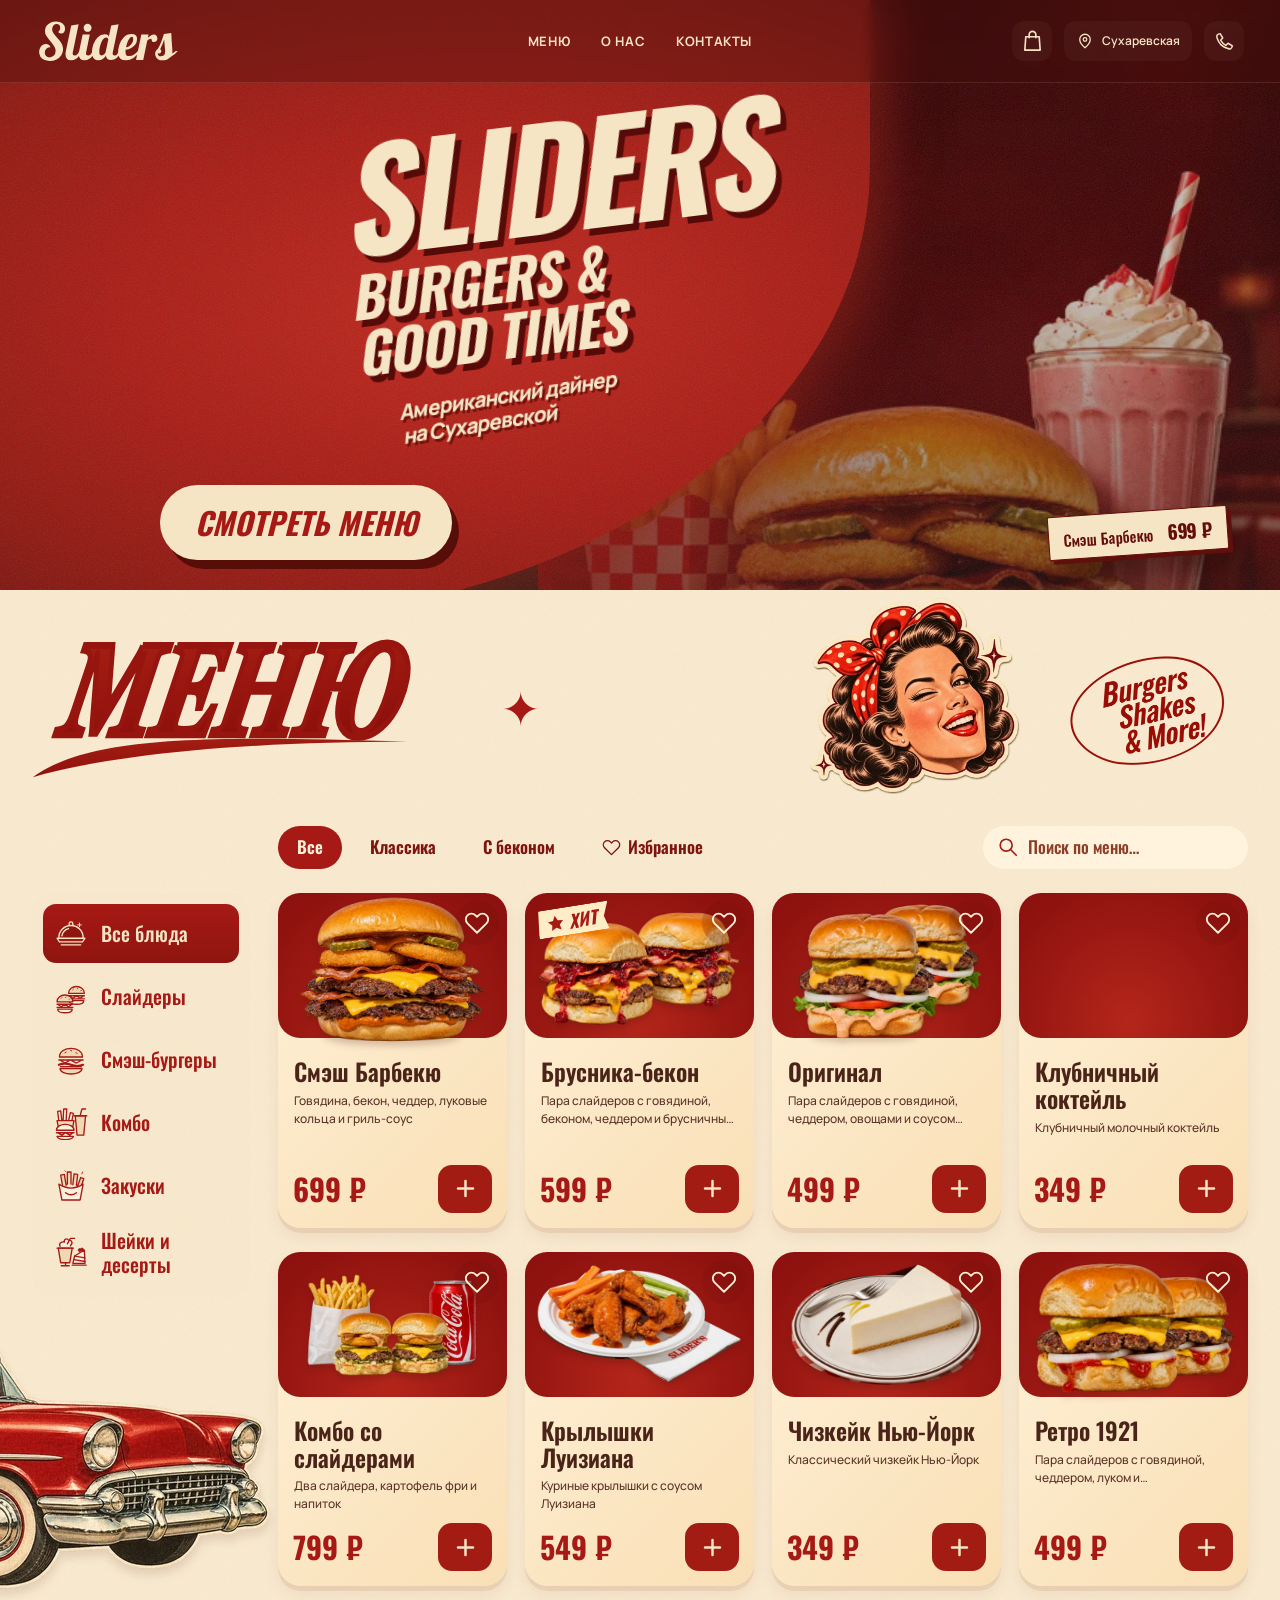
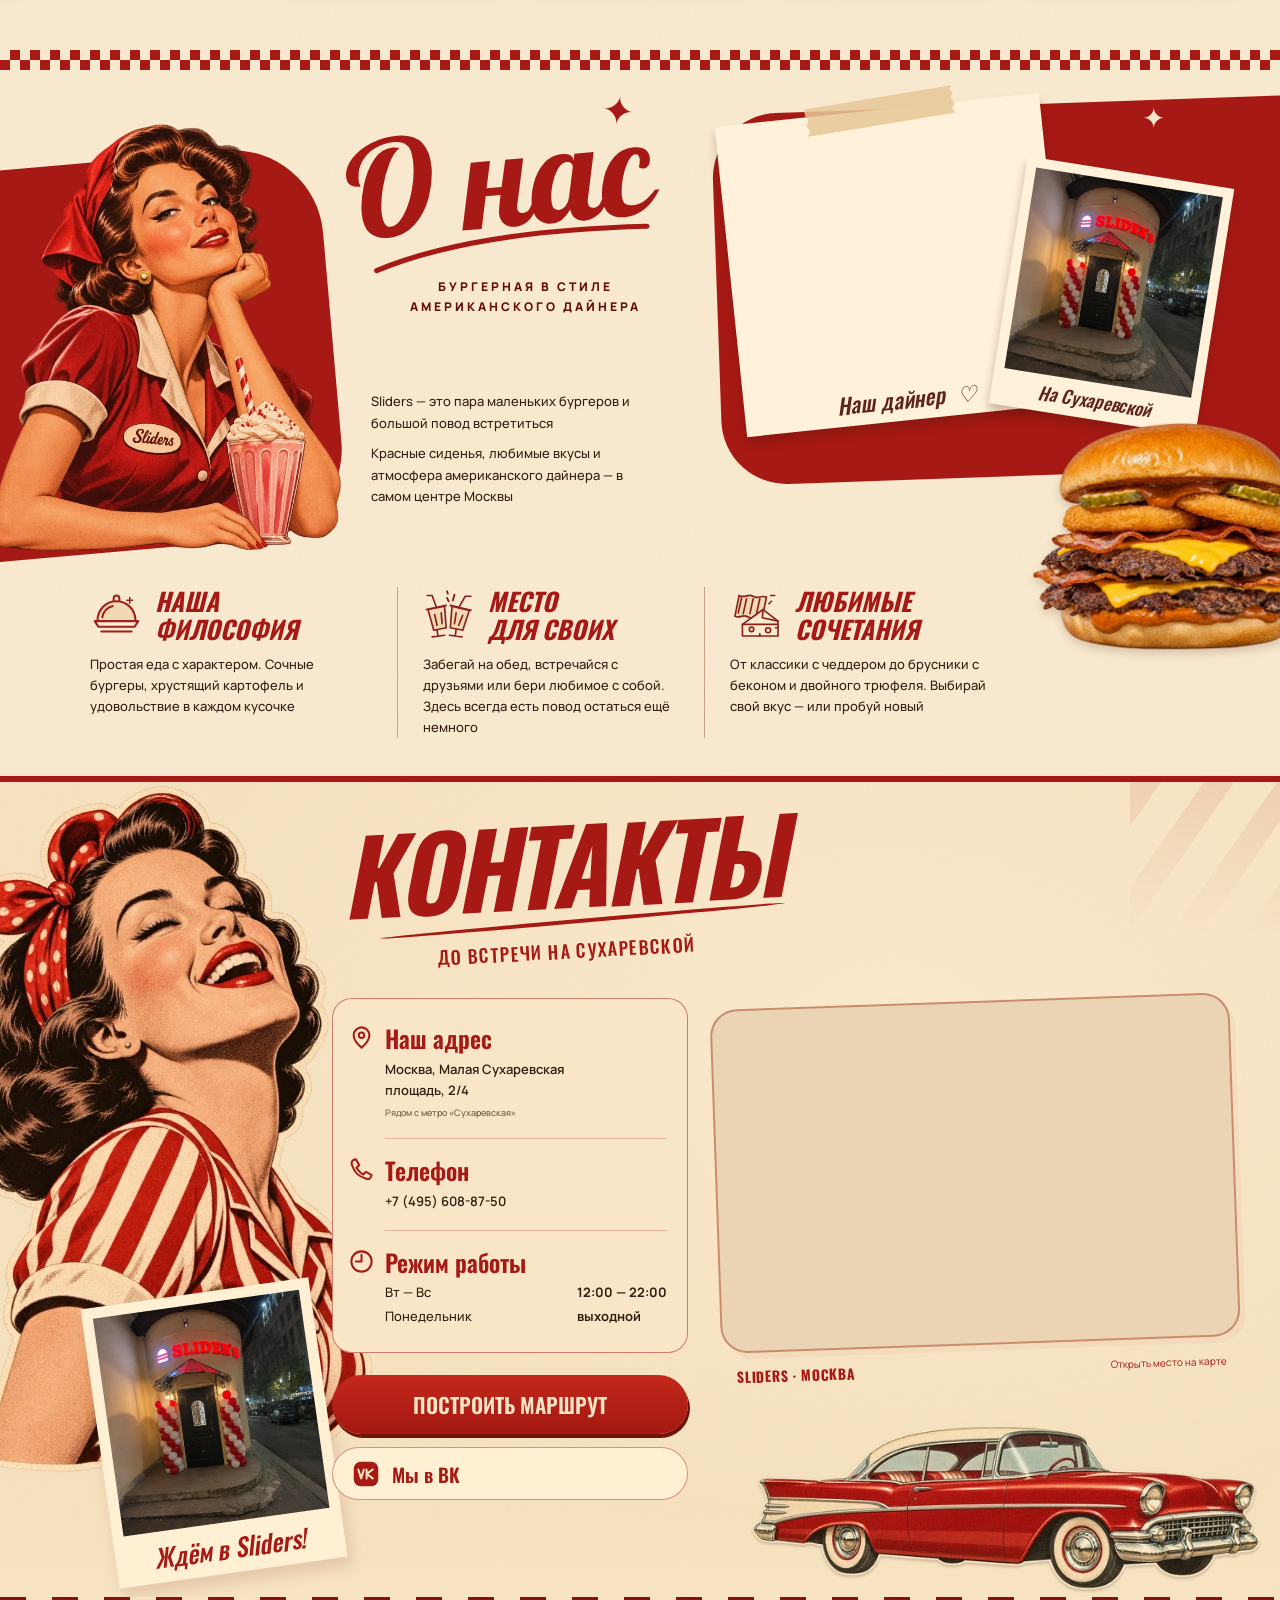
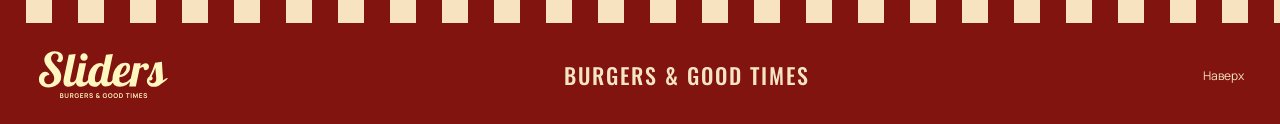
==== index.html @ dc26c97a "Keep hero menu button clear of the mobile cart dock" ====
<!doctype html>
<html lang="ru"><head><meta charset="utf-8"><meta name="viewport" content="width=device-width,initial-scale=1,viewport-fit=cover"><meta name="theme-color" content="#a31813"><meta name="robots" content="noindex,nofollow"><title>Sliders — Burgers & Good Times</title><meta name="description" content="Слайдеры, большие смэш-бургеры и милкшейки в американском дайнере на Сухаревской. Москва, Малая Сухаревская площадь, 2/4."><meta property="og:title" content="Sliders — Burgers & Good Times"><meta property="og:image" content="https://fastnightshadow-bit.github.io/sliders-diner-demo/assets/smash-bbq-original.jpg"><link rel="icon" type="image/svg+xml" sizes="any" href="assets/favicon-burger.svg"><link rel="preload" as="font" href="assets/font-web-7.woff2" type="font/woff2" crossorigin><link rel="preload" as="font" href="assets/font-web-1.woff2" type="font/woff2" crossorigin><link rel="stylesheet" href="assets/fonts.css"><link rel="stylesheet" href="poster.css"><link rel="stylesheet" href="contacts.css"><link rel="stylesheet" href="about-story.css"><link rel="stylesheet" href="menu-polish.css"><link rel="stylesheet" href="full-menu.css"><script src="dishes.js" defer></script><script src="image-loading.js?v=25" defer></script><script src="cart-recommendations.js?v=26" defer></script><script src="mobile-experience.js?v=28" defer></script><script src="app.js?v=28" defer></script><link rel="stylesheet" href="performance.css"><link rel="stylesheet" href="mobile.css"><link rel="stylesheet" href="menu-experience.css?v=22"><link rel="stylesheet" href="cart.css?v=27.1"><link rel="stylesheet" href="mobile-reference.css?v=28.1"></head>
<body><a class="skip-link" href="#main">Перейти к содержимому</a>
<header class="site-header"><div class="header-inner"><a class="brand" href="#" aria-label="Sliders — на главную"><span class="checker-mark" aria-hidden="true"></span><picture><source srcset="assets/sliders-wordmark.svg"><img decoding="async" src="assets/sliders-logo.svg" alt="Sliders" width="180" height="76"></picture></a><button class="nav-toggle" aria-label="Открыть навигацию" aria-expanded="false" aria-controls="main-nav"><span></span><span></span></button><nav id="main-nav" class="main-nav" aria-label="Основная навигация"><a href="#menu">Меню</a><a href="#about">О нас</a><a href="#visit">Контакты</a></nav><div class="header-contact"><button class="cart-toggle" type="button" aria-label="Открыть корзину"><img decoding="async" src="assets/icon-bag.svg" alt="" width="23" height="23"><span id="cart-count" hidden>0</span></button><a href="#visit" class="location-pill"><img decoding="async" src="assets/icon-pin.svg" alt="" width="18" height="18"><span>Сухаревская</span></a><a class="phone-circle" href="tel:+74956088750" aria-label="Позвонить в Sliders"><img decoding="async" src="assets/icon-phone.svg" alt="" width="21" height="21"></a></div></div></header>
<main id="main"><section class="poster-hero" aria-labelledby="hero-title"><div class="hero-room"><picture><source media="(max-width:1000px)" srcset="assets/mobile-hero-v28-480.webp 480w, assets/mobile-hero-v28-800.webp 800w, assets/mobile-hero-v28-1000.webp 1000w" sizes="100vw"><img decoding="async" src="assets/diner-evening-1000.webp" srcset="assets/diner-evening-640.webp 640w, assets/diner-evening-1000.webp 1000w, assets/diner-evening.webp 1672w" sizes="(max-width: 800px) 100vw, 60vw" width="1672" height="940" alt="" fetchpriority="high"></picture></div><div class="hero-red"></div><div class="hero-grain" aria-hidden="true"></div><div class="hero-swoosh" aria-hidden="true"></div><div class="hero-copy"><h1 id="hero-title">SLIDERS</h1><p class="hero-motto">BURGERS & <br>GOOD TIMES</p><p class="hero-subtitle">Американский дайнер<br> на Сухаревской</p><span class="hero-small">МАЛЕНЬКИЕ БУРГЕРЫ · БОЛЬШОЙ ВКУС</span></div><div class="hero-scene"><div class="hero-woman parallax-layer" data-depth="0.018"><picture><source media="(max-width:1000px)" srcset="[data-uri]"><img decoding="async" src="assets/hostess-1000.webp" srcset="assets/hostess-640.webp 640w, assets/hostess-1000.webp 1000w, assets/hostess.webp 1024w" sizes="(min-width: 1452px) 450px, (min-width: 1001px) 31vw, (min-width: 536px) 245px, calc(49vw - 18px)" width="1024" height="1536" alt="" fetchpriority="high"></picture></div><div class="hero-food parallax-layer" data-depth="-0.012"><picture><source media="(max-width:1000px)" srcset="[data-uri]"><img decoding="async" class="food-cutout food-photo" src="assets/bbq-cutout-v5-1000.webp" srcset="assets/menu-food-v23-bbq-320.webp 320w, assets/menu-food-v23-bbq-480.webp 480w, assets/bbq-cutout-v5-640.webp 640w, assets/bbq-cutout-v5-1000.webp 1000w, assets/bbq-cutout-v5.webp 1435w" sizes="(min-width: 1582px) 680px, (min-width: 1001px) 43vw, (min-width: 650px) 460px, calc(75vw - 27px)" alt="Смэш Барбекю" width="1435" height="1096" fetchpriority="high"></picture><span class="hero-food-label">Смэш Барбекю <b>699 ₽</b></span></div></div><span class="hero-star star-one" aria-hidden="true">✦</span><span class="hero-star star-two" aria-hidden="true">✦</span><a href="#menu" class="hero-button">Смотреть меню </a><span class="hero-checks" aria-hidden="true"></span></section>
<section class="menu-section paper" id="menu" aria-labelledby="menu-title"><div class="menu-container">
<div class="menu-banner"><h2 id="menu-title"><span class="sr-only">Меню</span><img class="menu-lettering" src="assets/menu-lettering.svg" width="440" height="160" alt="" decoding="async"></h2><span class="menu-spark" aria-hidden="true">✦</span><div class="menu-portrait" aria-hidden="true"><img src="assets/menu-sticker-stars-640.webp" srcset="assets/menu-sticker-stars-384.webp 384w, assets/menu-sticker-stars-640.webp 640w" sizes="(max-width: 359px) 116px, (max-width: 480px) 132px, (max-width: 700px) 170px, (max-width: 1000px) 180px, (max-width: 1250px) 210px, 230px" width="1349" height="1166" alt="" loading="lazy" decoding="async"></div><div class="menu-sign"><img src="assets/menu-badge-v23-400.webp" srcset="assets/menu-badge-v23-400.webp 400w, assets/menu-badge-v23-800.webp 800w" sizes="(max-width: 700px) 120px, 200px" width="200" height="140" alt="Burgers Shakes &amp; More!" decoding="async"></div></div>
<div class="menu-layout"><aside class="menu-sidebar" aria-label="Разделы меню"><div class="filters" role="group" aria-label="Категории меню" hidden><button type="button" data-filter="all" aria-pressed="true"><svg class="category-icon" width="38" height="38" aria-hidden="true" xmlns="http://www.w3.org/2000/svg" viewBox="0 0 56 56" fill="none" stroke="currentColor" stroke-width="2.2" stroke-linecap="round" stroke-linejoin="round"><path d="M8 34a20 20 0 0 1 40 0" fill="var(--category-icon-base, #efd8b4)"/><path d="M13 31a15 15 0 0 1 11-12"/><path d="M5 35h46l-4 6H9z" fill="var(--category-icon-highlight, #faf0dc)"/><path d="M25 13v-2a3 3 0 0 1 6 0v2M12 46h32"/><path d="M42 10v6m-3-3h6" stroke-width="1.6"/></svg><span>Все блюда<small data-count hidden></small></span></button><button type="button" data-filter="sliders" aria-pressed="false"><svg class="category-icon" width="38" height="38" aria-hidden="true" xmlns="http://www.w3.org/2000/svg" viewBox="0 0 56 56" fill="none" stroke="currentColor" stroke-width="2.2" stroke-linecap="round" stroke-linejoin="round"><g transform="translate(23 6)"><path d="M1 16C1 1 27 1 27 16Z" fill="var(--category-icon-base, #efd8b4)"/><path d="m8 10 1-1m6 0 1-1m5 4 1-1" stroke-width="1.5"/><path d="M1 20h26m-25 0 6 4 6-4 6 4 6-4M2 28h24c0 8-24 8-24 0Z" fill="var(--category-icon-highlight, #faf0dc)"/><path d="M1 25h26"/></g><g transform="translate(4 20)"><path d="M1 16C1 1 27 1 27 16Z" fill="var(--category-icon-base, #efd8b4)"/><path d="m8 10 1-1m6 0 1-1m5 4 1-1" stroke-width="1.5"/><path d="M1 20h26m-25 0 6 4 6-4 6 4 6-4M2 28h24c0 8-24 8-24 0Z" fill="var(--category-icon-highlight, #faf0dc)"/><path d="M1 25h26"/></g></svg><span>Слайдеры<small data-count hidden></small></span></button><button type="button" data-filter="smash" aria-pressed="false"><svg class="category-icon" width="38" height="38" aria-hidden="true" xmlns="http://www.w3.org/2000/svg" viewBox="0 0 56 56" fill="none" stroke="currentColor" stroke-width="2.2" stroke-linecap="round" stroke-linejoin="round"><path d="M9 23C9 4 47 4 47 23Z" fill="var(--category-icon-base, #efd8b4)"/><path d="m18 16 2-1m7-3 2 1m7 3 2 1" stroke-width="1.5"/><path d="M8 28h40M10 28l8 5 9-5 10 5 9-5"/><path d="M8 36q10-4 20 0t20 0" stroke-width="3.5"/><path d="M10 42h36c0 12-36 12-36 0Z" fill="var(--category-icon-base, #efd8b4)"/><path d="M11 39h34"/></svg><span>Смэш-бургеры<small data-count hidden></small></span></button><button type="button" data-filter="combo" aria-pressed="false"><svg class="category-icon" width="38" height="38" aria-hidden="true" xmlns="http://www.w3.org/2000/svg" viewBox="0 0 56 56" fill="none" stroke="currentColor" stroke-width="2.2" stroke-linecap="round" stroke-linejoin="round"><path d="m35 16 3 32h11l3-32z" fill="var(--category-icon-base, #efd8b4)"/><path d="M33 16h21M43 16l3-11h6"/><path d="M8 24 6 9l5-1 2 16m2-1 1-18h5l-1 19m4 0 3-13 5 1-3 14" fill="var(--category-icon-highlight, #faf0dc)"/><path d="m5 24 3 15h22l3-15z" fill="var(--category-icon-base, #efd8b4)"/><path d="M4 40C4 27 33 27 33 40Z" fill="var(--category-icon-highlight, #faf0dc)"/><path d="M4 44h29m-27 0 7 4 6-4 7 4 5-4M5 50h27c-2 7-25 7-27 0Z" fill="var(--category-icon-highlight, #faf0dc)"/></svg><span>Комбо<small data-count hidden></small></span></button><button type="button" data-filter="snacks" aria-pressed="false"><svg class="category-icon" width="38" height="38" aria-hidden="true" xmlns="http://www.w3.org/2000/svg" viewBox="0 0 56 56" fill="none" stroke="currentColor" stroke-width="2.2" stroke-linecap="round" stroke-linejoin="round"><path d="m14 27-3-17 6-1 3 18m2-2V5h6v20m3 1 2-18 6 1-2 18m2 1 5-14 5 2-5 15" fill="var(--category-icon-base, #efd8b4)"/><path d="M8 25q20 13 40 0l-5 26H13Z" fill="var(--category-icon-highlight, #faf0dc)"/><path d="M19 39q9 7 18 0"/><path d="m18 3 1 1m28 1-1 3" stroke-width="1.5"/></svg><span>Закуски<small data-count hidden></small></span></button><button type="button" data-filter="sweet" aria-pressed="false"><svg class="category-icon" width="38" height="38" aria-hidden="true" xmlns="http://www.w3.org/2000/svg" viewBox="0 0 56 56" fill="none" stroke="currentColor" stroke-width="2.2" stroke-linecap="round" stroke-linejoin="round"><path d="M7 20h23l-4 24H11Z" fill="var(--category-icon-base, #efd8b4)"/><path d="M5 20h27M12 49h13m-6-5v5M10 17c-3-5 3-8 7-7-1-5 5-7 7-3 5-1 8 5 3 9M22 13l5-9h7" fill="var(--category-icon-highlight, #faf0dc)"/><path d="M34 33 50 23l1 22H31z" fill="var(--category-icon-highlight, #faf0dc)"/><path d="m34 33 17 3m-18 3 18 3M30 48h23"/><path d="M42 26c-4-1-2-7 2-5 3-3 7 1 3 4" fill="currentColor" stroke-width="1.5"/></svg><span>Шейки и десерты<small data-count hidden></small></span></button></div><img class="menu-car" src="assets/menu-car-v22-1600.webp" srcset="assets/menu-car-v22-800.webp 800w, assets/menu-car-v22-1600.webp 1600w, assets/menu-car-v22-2172.webp 2172w" sizes="(min-width: 1251px) 800px, (min-width: 1001px) 700px, 1px" width="2172" height="724" alt="" loading="lazy" decoding="async"></aside>
<div class="menu-content"><button class="mobile-reference-only mobile-menu-tools-toggle" id="mobile-menu-tools-toggle" type="button" aria-expanded="false" aria-controls="menu-tools">Поиск и избранное</button><div class="menu-tools" id="menu-tools"><div class="menu-tags" role="group" aria-label="Подбор блюда"><button type="button" data-menu-tag="all" aria-pressed="true">Все</button><button type="button" data-menu-tag="classic" aria-pressed="false">Классика</button><button type="button" data-menu-tag="bacon" aria-pressed="false">С беконом</button><button type="button" data-menu-tag="favorite" aria-pressed="false"><svg viewBox="0 0 24 24" fill="none" stroke="currentColor" stroke-width="1.7" stroke-linecap="round" stroke-linejoin="round" aria-hidden="true"><path d="M20.8 4.9a5.2 5.2 0 0 0-7.4 0L12 6.3l-1.4-1.4a5.2 5.2 0 0 0-7.4 7.4L12 21l8.8-8.7a5.2 5.2 0 0 0 0-7.4Z"/></svg>Избранное</button></div><label class="menu-search"><svg viewBox="0 0 24 24" fill="none" stroke="currentColor" stroke-width="1.8" stroke-linecap="round" aria-hidden="true"><circle cx="10" cy="10" r="6.5"/><path d="m15 15 6 6"/></svg><span class="sr-only">Поиск по меню</span><input id="menu-search" type="search" placeholder="Поиск по меню…" autocomplete="off" aria-controls="menu-grid"></label></div>
<div class="menu-grid" id="menu-grid"><article class="food-card burger-pop" data-category="smash" data-dish="bbq">
<button class="food-open" type="button" data-open-dish="bbq" aria-label="Смэш Барбекю — 699 рублей, подробнее"><div class="food-stage"><img class="food-cutout food-photo" src="assets/bbq-cutout-v5-640.webp" srcset="assets/menu-food-v23-bbq-320.webp 320w, assets/menu-food-v23-bbq-480.webp 480w, assets/bbq-cutout-v5-640.webp 640w, assets/bbq-cutout-v5-1000.webp 1000w, assets/bbq-cutout-v5.webp 1435w" sizes="(min-width: 1594px) 308px, (min-width: 1251px) calc((100vw - 364px) / 4), (min-width: 1001px) calc((100vw - 316px) / 3), (min-width: 497px) 154px, (min-width: 360px) 31vw, 96px" width="1435" height="1096" alt="Смэш Барбекю" loading="lazy" decoding="async"></div><div class="food-info"><h3>Смэш Барбекю</h3><p class="food-description">Говядина, бекон, чеддер, луковые кольца и гриль-соус</p></div></button>

<button class="favorite-toggle" type="button" data-favorite="bbq" aria-pressed="false" aria-label="В избранное: Смэш Барбекю"><svg viewBox="0 0 24 24" fill="none" stroke="currentColor" stroke-width="1.7" stroke-linecap="round" stroke-linejoin="round" aria-hidden="true"><path d="M20.8 4.9a5.2 5.2 0 0 0-7.4 0L12 6.3l-1.4-1.4a5.2 5.2 0 0 0-7.4 7.4L12 21l8.8-8.7a5.2 5.2 0 0 0 0-7.4Z"/></svg></button>
<div class="food-actions"><strong>699 ₽</strong><button class="quick-add" type="button" data-add-dish="bbq" aria-label="Добавить в корзину: Смэш Барбекю"><svg class="add-symbol" viewBox="0 0 20 20" fill="none" stroke="currentColor" stroke-width="2" stroke-linecap="round" aria-hidden="true"><path d="M10 4v12M4 10h12"/></svg><svg class="added-symbol" viewBox="0 0 24 24" fill="none" stroke="currentColor" stroke-width="2" stroke-linecap="round" stroke-linejoin="round" aria-hidden="true"><path d="m5 12 4 4 10-10"/></svg></button></div></article>
<article class="food-card burger-pop" data-category="sliders" data-dish="bacon">
<button class="food-open" type="button" data-open-dish="bacon" aria-label="Брусника-бекон — 599 рублей, подробнее"><div class="food-stage"><img class="food-cutout food-photo" src="assets/bacon-cutout-v5-640.webp" srcset="assets/menu-food-v23-bacon-320.webp 320w, assets/menu-food-v23-bacon-480.webp 480w, assets/bacon-cutout-v5-640.webp 640w, assets/bacon-cutout-v5-1000.webp 1000w, assets/bacon-cutout-v5.webp 1450w" sizes="(min-width: 1594px) 308px, (min-width: 1251px) calc((100vw - 364px) / 4), (min-width: 1001px) calc((100vw - 316px) / 3), (min-width: 497px) 154px, (min-width: 360px) 31vw, 96px" width="1450" height="871" alt="Брусника-бекон" loading="lazy" decoding="async"></div><div class="food-info"><h3>Брусника-бекон</h3><p class="food-description">Пара слайдеров с говядиной, беконом, чеддером и брусничным соусом</p></div></button>
<span class="dish-ribbon"><svg viewBox="0 0 20 20" aria-hidden="true"><path fill="currentColor" d="m10 1 2.8 5.7 6.2.9-4.5 4.4 1.1 6.2L10 15.3l-5.6 2.9 1.1-6.2L1 7.6l6.2-.9Z"/></svg>Хит</span>
<button class="favorite-toggle" type="button" data-favorite="bacon" aria-pressed="false" aria-label="В избранное: Брусника-бекон"><svg viewBox="0 0 24 24" fill="none" stroke="currentColor" stroke-width="1.7" stroke-linecap="round" stroke-linejoin="round" aria-hidden="true"><path d="M20.8 4.9a5.2 5.2 0 0 0-7.4 0L12 6.3l-1.4-1.4a5.2 5.2 0 0 0-7.4 7.4L12 21l8.8-8.7a5.2 5.2 0 0 0 0-7.4Z"/></svg></button>
<div class="food-actions"><strong>599 ₽</strong><button class="quick-add" type="button" data-add-dish="bacon" aria-label="Добавить в корзину: Брусника-бекон"><svg class="add-symbol" viewBox="0 0 20 20" fill="none" stroke="currentColor" stroke-width="2" stroke-linecap="round" aria-hidden="true"><path d="M10 4v12M4 10h12"/></svg><svg class="added-symbol" viewBox="0 0 24 24" fill="none" stroke="currentColor" stroke-width="2" stroke-linecap="round" stroke-linejoin="round" aria-hidden="true"><path d="m5 12 4 4 10-10"/></svg></button></div></article>
<article class="food-card burger-pop" data-category="sliders" data-dish="original">
<button class="food-open" type="button" data-open-dish="original" aria-label="Оригинал — 499 рублей, подробнее"><div class="food-stage"><img class="food-cutout food-photo" src="assets/original-cutout-v5-640.webp" srcset="assets/menu-food-v23-original-320.webp 320w, assets/menu-food-v23-original-480.webp 480w, assets/original-cutout-v5-640.webp 640w, assets/original-cutout-v5-1000.webp 1000w, assets/original-cutout-v5.webp 1450w" sizes="(min-width: 1594px) 308px, (min-width: 1251px) calc((100vw - 364px) / 4), (min-width: 1001px) calc((100vw - 316px) / 3), (min-width: 497px) 154px, (min-width: 360px) 31vw, 96px" width="1450" height="967" alt="Оригинал" loading="lazy" decoding="async"></div><div class="food-info"><h3>Оригинал</h3><p class="food-description">Пара слайдеров с говядиной, чеддером, овощами и соусом Special</p></div></button>

<button class="favorite-toggle" type="button" data-favorite="original" aria-pressed="false" aria-label="В избранное: Оригинал"><svg viewBox="0 0 24 24" fill="none" stroke="currentColor" stroke-width="1.7" stroke-linecap="round" stroke-linejoin="round" aria-hidden="true"><path d="M20.8 4.9a5.2 5.2 0 0 0-7.4 0L12 6.3l-1.4-1.4a5.2 5.2 0 0 0-7.4 7.4L12 21l8.8-8.7a5.2 5.2 0 0 0 0-7.4Z"/></svg></button>
<div class="food-actions"><strong>499 ₽</strong><button class="quick-add" type="button" data-add-dish="original" aria-label="Добавить в корзину: Оригинал"><svg class="add-symbol" viewBox="0 0 20 20" fill="none" stroke="currentColor" stroke-width="2" stroke-linecap="round" aria-hidden="true"><path d="M10 4v12M4 10h12"/></svg><svg class="added-symbol" viewBox="0 0 24 24" fill="none" stroke="currentColor" stroke-width="2" stroke-linecap="round" stroke-linejoin="round" aria-hidden="true"><path d="m5 12 4 4 10-10"/></svg></button></div></article>
<article class="food-card" data-category="sweet" data-dish="shake">
<button class="food-open" type="button" data-open-dish="shake" aria-label="Клубничный молочный коктейль — 349 рублей, подробнее"><div class="food-stage"><img class="food-cutout food-photo" src="assets/menu-food-v23-shake-192.webp" srcset="assets/menu-food-v23-shake-96.webp 96w, assets/menu-food-v23-shake-192.webp 192w, assets/menu-food-v23-shake-320.webp 320w, assets/menu-food-v23-shake-435.webp 435w" sizes="80px" width="435" height="1240" alt="Молочный коктейль" loading="lazy" decoding="async"></div><div class="food-info"><h3>Клубничный коктейль</h3><p class="food-description">Клубничный молочный коктейль</p></div></button>

<button class="favorite-toggle" type="button" data-favorite="shake" aria-pressed="false" aria-label="В избранное: Клубничный молочный коктейль"><svg viewBox="0 0 24 24" fill="none" stroke="currentColor" stroke-width="1.7" stroke-linecap="round" stroke-linejoin="round" aria-hidden="true"><path d="M20.8 4.9a5.2 5.2 0 0 0-7.4 0L12 6.3l-1.4-1.4a5.2 5.2 0 0 0-7.4 7.4L12 21l8.8-8.7a5.2 5.2 0 0 0 0-7.4Z"/></svg></button>
<div class="food-actions"><strong>349 ₽</strong><button class="quick-add" type="button" data-add-dish="shake" aria-label="Добавить в корзину: Клубничный молочный коктейль"><svg class="add-symbol" viewBox="0 0 20 20" fill="none" stroke="currentColor" stroke-width="2" stroke-linecap="round" aria-hidden="true"><path d="M10 4v12M4 10h12"/></svg><svg class="added-symbol" viewBox="0 0 24 24" fill="none" stroke="currentColor" stroke-width="2" stroke-linecap="round" stroke-linejoin="round" aria-hidden="true"><path d="m5 12 4 4 10-10"/></svg></button></div></article>
<article class="food-card" data-category="combo" data-dish="combo">
<button class="food-open" type="button" data-open-dish="combo" aria-label="Комбо со слайдерами · Классика — 799 рублей, подробнее"><div class="food-stage"><img class="food-cutout food-photo" src="assets/combo-cutout-v5-640.webp" srcset="assets/menu-food-v23-combo-320.webp 320w, assets/menu-food-v23-combo-480.webp 480w, assets/combo-cutout-v5-640.webp 640w, assets/combo-cutout-v5-1000.webp 1000w, assets/combo-cutout-v5.webp 1450w" sizes="(min-width: 1594px) 308px, (min-width: 1251px) calc((100vw - 364px) / 4), (min-width: 1001px) calc((100vw - 316px) / 3), (min-width: 497px) 154px, (min-width: 360px) 31vw, 96px" width="1450" height="967" alt="Комбо со слайдерами" loading="lazy" decoding="async"></div><div class="food-info"><h3>Комбо со слайдерами</h3><p class="food-description">Два слайдера, картофель фри и напиток</p></div></button>

<button class="favorite-toggle" type="button" data-favorite="combo" aria-pressed="false" aria-label="В избранное: Комбо со слайдерами · Классика"><svg viewBox="0 0 24 24" fill="none" stroke="currentColor" stroke-width="1.7" stroke-linecap="round" stroke-linejoin="round" aria-hidden="true"><path d="M20.8 4.9a5.2 5.2 0 0 0-7.4 0L12 6.3l-1.4-1.4a5.2 5.2 0 0 0-7.4 7.4L12 21l8.8-8.7a5.2 5.2 0 0 0 0-7.4Z"/></svg></button>
<div class="food-actions"><strong>799 ₽</strong><button class="quick-add" type="button" data-add-dish="combo" aria-label="Добавить в корзину: Комбо со слайдерами · Классика"><svg class="add-symbol" viewBox="0 0 20 20" fill="none" stroke="currentColor" stroke-width="2" stroke-linecap="round" aria-hidden="true"><path d="M10 4v12M4 10h12"/></svg><svg class="added-symbol" viewBox="0 0 24 24" fill="none" stroke="currentColor" stroke-width="2" stroke-linecap="round" stroke-linejoin="round" aria-hidden="true"><path d="m5 12 4 4 10-10"/></svg></button></div></article>
<article class="food-card" data-category="snacks" data-dish="wings">
<button class="food-open" type="button" data-open-dish="wings" aria-label="Крылышки Луизиана — 549 рублей, подробнее"><div class="food-stage"><img class="food-cutout food-photo" src="assets/menu-food-v23-wings-640.webp" srcset="assets/menu-food-v23-wings-320.webp 320w, assets/menu-food-v23-wings-480.webp 480w, assets/menu-food-v23-wings-640.webp 640w, assets/menu-food-v23-wings-970.webp 970w" sizes="(min-width: 1594px) 308px, (min-width: 1251px) calc((100vw - 364px) / 4), (min-width: 1001px) calc((100vw - 316px) / 3), (min-width: 497px) 154px, (min-width: 360px) 31vw, 96px" width="970" height="565" alt="Крылышки Луизиана" loading="lazy" decoding="async"></div><div class="food-info"><h3>Крылышки Луизиана</h3><p class="food-description">Куриные крылышки с соусом Луизиана</p></div></button>

<button class="favorite-toggle" type="button" data-favorite="wings" aria-pressed="false" aria-label="В избранное: Крылышки Луизиана"><svg viewBox="0 0 24 24" fill="none" stroke="currentColor" stroke-width="1.7" stroke-linecap="round" stroke-linejoin="round" aria-hidden="true"><path d="M20.8 4.9a5.2 5.2 0 0 0-7.4 0L12 6.3l-1.4-1.4a5.2 5.2 0 0 0-7.4 7.4L12 21l8.8-8.7a5.2 5.2 0 0 0 0-7.4Z"/></svg></button>
<div class="food-actions"><strong>549 ₽</strong><button class="quick-add" type="button" data-add-dish="wings" aria-label="Добавить в корзину: Крылышки Луизиана"><svg class="add-symbol" viewBox="0 0 20 20" fill="none" stroke="currentColor" stroke-width="2" stroke-linecap="round" aria-hidden="true"><path d="M10 4v12M4 10h12"/></svg><svg class="added-symbol" viewBox="0 0 24 24" fill="none" stroke="currentColor" stroke-width="2" stroke-linecap="round" stroke-linejoin="round" aria-hidden="true"><path d="m5 12 4 4 10-10"/></svg></button></div></article>
<article class="food-card" data-category="sweet" data-dish="cheesecake">
<button class="food-open" type="button" data-open-dish="cheesecake" aria-label="Чизкейк Нью-Йорк — 349 рублей, подробнее"><div class="food-stage"><img class="food-cutout food-photo" src="assets/menu-food-v23-cheesecake-640.webp" srcset="assets/menu-food-v23-cheesecake-320.webp 320w, assets/menu-food-v23-cheesecake-480.webp 480w, assets/menu-food-v23-cheesecake-640.webp 640w, assets/menu-food-v23-cheesecake-1000.webp 1000w, assets/menu-food-v23-cheesecake-1130.webp 1130w" sizes="(min-width: 1594px) 308px, (min-width: 1251px) calc((100vw - 364px) / 4), (min-width: 1001px) calc((100vw - 316px) / 3), (min-width: 497px) 154px, (min-width: 360px) 31vw, 96px" width="1130" height="730" alt="Чизкейк Нью-Йорк" loading="lazy" decoding="async"></div><div class="food-info"><h3>Чизкейк Нью-Йорк</h3><p class="food-description">Классический чизкейк Нью-Йорк</p></div></button>

<button class="favorite-toggle" type="button" data-favorite="cheesecake" aria-pressed="false" aria-label="В избранное: Чизкейк Нью-Йорк"><svg viewBox="0 0 24 24" fill="none" stroke="currentColor" stroke-width="1.7" stroke-linecap="round" stroke-linejoin="round" aria-hidden="true"><path d="M20.8 4.9a5.2 5.2 0 0 0-7.4 0L12 6.3l-1.4-1.4a5.2 5.2 0 0 0-7.4 7.4L12 21l8.8-8.7a5.2 5.2 0 0 0 0-7.4Z"/></svg></button>
<div class="food-actions"><strong>349 ₽</strong><button class="quick-add" type="button" data-add-dish="cheesecake" aria-label="Добавить в корзину: Чизкейк Нью-Йорк"><svg class="add-symbol" viewBox="0 0 20 20" fill="none" stroke="currentColor" stroke-width="2" stroke-linecap="round" aria-hidden="true"><path d="M10 4v12M4 10h12"/></svg><svg class="added-symbol" viewBox="0 0 24 24" fill="none" stroke="currentColor" stroke-width="2" stroke-linecap="round" stroke-linejoin="round" aria-hidden="true"><path d="m5 12 4 4 10-10"/></svg></button></div></article>
<article class="food-card burger-pop" data-category="sliders" data-dish="retro">
<button class="food-open" type="button" data-open-dish="retro" aria-label="Ретро 1921 — 499 рублей, подробнее"><div class="food-stage"><img class="food-cutout food-photo" src="assets/retro-cutout-v5-640.webp" srcset="assets/menu-food-v23-retro-320.webp 320w, assets/menu-food-v23-retro-480.webp 480w, assets/retro-cutout-v5-640.webp 640w, assets/retro-cutout-v5-1000.webp 1000w, assets/retro-cutout-v5.webp 1450w" sizes="(min-width: 1594px) 308px, (min-width: 1251px) calc((100vw - 364px) / 4), (min-width: 1001px) calc((100vw - 316px) / 3), (min-width: 497px) 154px, (min-width: 360px) 31vw, 96px" width="1450" height="967" alt="Ретро 1921" loading="lazy" decoding="async"></div><div class="food-info"><h3>Ретро 1921</h3><p class="food-description">Пара слайдеров с говядиной, чеддером, луком и маринованными огурцами</p></div></button>

<button class="favorite-toggle" type="button" data-favorite="retro" aria-pressed="false" aria-label="В избранное: Ретро 1921"><svg viewBox="0 0 24 24" fill="none" stroke="currentColor" stroke-width="1.7" stroke-linecap="round" stroke-linejoin="round" aria-hidden="true"><path d="M20.8 4.9a5.2 5.2 0 0 0-7.4 0L12 6.3l-1.4-1.4a5.2 5.2 0 0 0-7.4 7.4L12 21l8.8-8.7a5.2 5.2 0 0 0 0-7.4Z"/></svg></button>
<div class="food-actions"><strong>499 ₽</strong><button class="quick-add" type="button" data-add-dish="retro" aria-label="Добавить в корзину: Ретро 1921"><svg class="add-symbol" viewBox="0 0 20 20" fill="none" stroke="currentColor" stroke-width="2" stroke-linecap="round" aria-hidden="true"><path d="M10 4v12M4 10h12"/></svg><svg class="added-symbol" viewBox="0 0 24 24" fill="none" stroke="currentColor" stroke-width="2" stroke-linecap="round" stroke-linejoin="round" aria-hidden="true"><path d="m5 12 4 4 10-10"/></svg></button></div></article></div><div class="menu-empty" id="menu-empty" hidden><p>Пока ничего не нашлось</p><span>Попробуй другой поиск или выбери все блюда</span><button type="button" id="menu-reset">Показать все блюда</button></div><p class="sr-only" id="menu-results" role="status" aria-live="polite" aria-atomic="true"></p></div></div>
</div><div class="menu-toast" id="menu-feedback" role="status" aria-live="polite" aria-atomic="true"></div></section>
<section class="about-section about-story" id="about" aria-label="О Sliders"><span id="gallery" class="story-gallery-anchor" aria-hidden="true"></span><div class="about-story-desktop">
  <div class="story-checkers" aria-hidden="true"></div>
  <div class="story-canvas">
    <div class="story-red-panel" aria-hidden="true"></div><div class="story-left-panel" aria-hidden="true"></div>
    <img decoding="async" class="story-hostess" src="assets/about-hostess-v9-1000.webp" srcset="assets/about-hostess-v9-640.webp 640w, assets/about-hostess-v9-1000.webp 1000w, assets/about-hostess-v9.webp 1136w" sizes="32vw" width="1136" height="1408" alt="" loading="lazy">
    <div class="story-heading"><h2 id="about-title"><span class="sr-only">О нас</span><img decoding="async" src="assets/about-lettering.svg" alt="" width="450" height="190"></h2><svg class="story-underline" viewBox="0 0 340 45" aria-hidden="true"><path d="M9 34C100 5 215 3 328 10" fill="none" stroke="currentColor" stroke-width="6" stroke-linecap="round"/></svg><p>Бургерная в стиле<br>американского дайнера</p></div>
    <div class="story-gallery" aria-label="Настоящие фотографии Sliders"><figure class="story-polaroid story-room"><img decoding="async" src="assets/diner-evening-1000.webp" srcset="assets/diner-evening-640.webp 640w, assets/diner-evening-1000.webp 1000w, assets/diner-evening.webp 1672w" sizes="(max-width: 600px) 45vw, (max-width: 1000px) 300px, 35vw" width="1672" height="940" alt="Настоящий зал Sliders с красными сиденьями и стойкой" loading="lazy"><figcaption>Наш дайнер <span aria-hidden="true">♡</span></figcaption></figure><figure class="story-polaroid story-door"><img decoding="async" src="assets/interior-1280-1000.webp" srcset="assets/interior-1280-640.webp 640w, assets/interior-1280-1000.webp 1000w, assets/interior-1280.webp 1086w" sizes="(max-width: 359px) 90vw, (max-width: 600px) 45vw, (max-width: 1000px) 315px, 480px" width="1086" height="1448" alt="Вход в Sliders на Малой Сухаревской площади" loading="lazy"><figcaption>На Сухаревской</figcaption></figure></div>
    <div class="story-intro"><p>Sliders — это пара маленьких бургеров и большой повод встретиться</p><p>Красные сиденья, любимые вкусы и атмосфера американского дайнера — в самом центре Москвы</p></div>
    <img decoding="async" class="story-burger" src="assets/story-burger-v23-640.webp" srcset="assets/story-burger-v23-640.webp 640w, assets/story-burger-v23-1000.webp 1000w, assets/bbq-restored-v10.webp 1435w" sizes="(max-width: 700px) 45vw, 30vw" width="1435" height="1096" alt="Настоящий смэш-бургер Барбекю Sliders" loading="lazy">
    <span class="story-spark story-spark-one" aria-hidden="true">✦</span><span class="story-spark story-spark-two" aria-hidden="true">✦</span>
    <div class="story-values">
      <article><div class="story-value-heading"><img decoding="async" src="assets/menu-all.svg" alt="" width="58" height="58"><h3>Наша<br> философия</h3></div><p>Простая еда с характером. Сочные бургеры, хрустящий картофель и удовольствие в каждом кусочке</p></article>
      <article><div class="story-value-heading"><img decoding="async" src="assets/about-together-v10.svg" alt="" width="58" height="58"><h3>Место<br> для своих</h3></div><p>Забегай на обед, встречайся с друзьями или бери любимое с собой. Здесь всегда есть повод остаться ещё немного</p></article>
      <article><div class="story-value-heading"><img decoding="async" src="assets/about-flavors-v10.svg" alt="" width="58" height="58"><h3>Любимые<br> сочетания</h3></div><p>От классики с чеддером до брусники с беконом и двойного трюфеля. Выбирай свой вкус — или пробуй новый</p></article>
    </div>
  </div>
</div><div class="about-legacy"><div class="container about-grid"><div class="about-copy" data-reveal><p class="eyebrow">СЛАЙДЕРЫ, ДРУЗЬЯ И ХОРОШИЙ ДЕНЬ</p><h2 id="about-title-mobile">Чуть-чуть Америки<br><em>Прямо в Москве</em></h2><p>Красные сиденья, клетчатые детали и любимые бургеры. Наш маленький американский дайнер — на Малой Сухаревской площади.</p><p>Забегай на пару слайдеров, встречайся с друзьями или бери любимое с собой.</p><a class="cream-link" href="#visit">Увидимся в Sliders </a></div><div class="about-collage" id="gallery-mobile" data-reveal><figure class="room-frame"><img decoding="async" src="assets/diner-evening-1000.webp" srcset="assets/diner-evening-640.webp 640w, assets/diner-evening-1000.webp 1000w, assets/diner-evening.webp 1672w" sizes="(max-width: 800px) 90vw, 35vw" alt="Зал Sliders с красными сиденьями и деревянными столами" width="1672" height="940" loading="lazy"><figcaption>AMERICAN DINER <span>Настоящий Sliders</span></figcaption></figure><figure class="entrance-frame"><img decoding="async" src="assets/interior-1280-1000.webp" srcset="assets/interior-1280-640.webp 640w, assets/interior-1280-1000.webp 1000w, assets/interior-1280.webp 1086w" sizes="(max-width: 359px) 90vw, (max-width: 600px) 45vw, (max-width: 1000px) 315px, 480px" alt="Вход в Sliders на Малой Сухаревской площади" width="1086" height="1448" loading="lazy"><figcaption>Сухаревская · Москва</figcaption></figure></div></div><div class="checker-divider" aria-hidden="true"></div></div></section>
<section class="visit-section paper" id="visit" aria-label="Контакты Sliders"><div class="visit-desktop"><div class="contact-poster"><div class="contact-portrait" aria-hidden="true"><img decoding="async" src="assets/hostess-1000.webp" srcset="assets/hostess-640.webp 640w, assets/hostess-1000.webp 1000w, assets/hostess.webp 1024w" sizes="(max-width: 359px) 90vw, (max-width: 600px) 45vw, (max-width: 1000px) 315px, 480px" alt="" width="1024" height="1536" loading="lazy"></div><header class="contact-heading"><h2>Контакты</h2><p>До встречи на Сухаревской</p></header><a class="entrance-polaroid" href="https://yandex.ru/maps/org/sliders/8034663955/panorama/" target="_blank" rel="noopener noreferrer" aria-label="Посмотреть вход в Sliders на панораме"><img decoding="async" src="assets/interior-1280-1000.webp" srcset="assets/interior-1280-640.webp 640w, assets/interior-1280-1000.webp 1000w, assets/interior-1280.webp 1086w" sizes="(max-width: 359px) 90vw, (max-width: 600px) 45vw, (max-width: 1000px) 315px, 480px" alt="Настоящий вход в Sliders с красной вывеской" width="1280" height="1280" loading="lazy"><span>Ждём в Sliders!</span></a><div class="contact-details"><dl class="contact-info"><div><dt><svg viewBox="0 0 24 24" fill="none" stroke="currentColor" stroke-width="1.8" stroke-linecap="round" stroke-linejoin="round" aria-hidden="true"><path d="M19 10c0 5-7 11-7 11S5 15 5 10a7 7 0 1 1 14 0Z"/><circle cx="12" cy="10" r="2.4"/></svg><span>Наш адрес</span></dt><dd>Москва, Малая Сухаревская<br>площадь, 2/4</dd><dd class="contact-small">Рядом с метро «Сухаревская»</dd></div><div><dt><svg viewBox="0 0 24 24" fill="none" stroke="currentColor" stroke-width="1.8" stroke-linecap="round" stroke-linejoin="round" aria-hidden="true"><path d="m7 3 3 5-2.5 2.5a16 16 0 0 0 6 6L16 14l5 3c-1 4-3 4-5 3C9 18 6 15 3.5 8 2.5 5.5 4 3 7 3Z"/></svg><span>Телефон</span></dt><dd><a href="tel:+74956088750">+7 (495) 608-87-50</a></dd></div><div><dt><svg viewBox="0 0 24 24" fill="none" stroke="currentColor" stroke-width="1.8" stroke-linecap="round" stroke-linejoin="round" aria-hidden="true"><circle cx="12" cy="12" r="9"/><path d="M12 6v6H7"/></svg><span>Режим работы</span></dt><dd class="contact-hours"><span>Вт — Вс</span><b>12:00 — 22:00</b><span>Понедельник</span><b>выходной</b></dd></div></dl><a class="red-button contact-route" href="https://yandex.ru/maps/?mode=routes&amp;rtext=~55.773015,37.628173&amp;ruri=~ymapsbm1%3A%2F%2Forg%3Foid%3D8034663955&amp;rtt=pd" target="_blank" rel="noopener noreferrer">Построить маршрут</a><a class="contact-vk" href="https://vk.com/sliders1921" target="_blank" rel="noopener noreferrer"><img decoding="async" src="assets/icon-vk.svg" width="28" height="28" alt=""><span class="vk-label">Мы в ВК</span></a></div><div class="contact-location"><div class="contact-map"><iframe title="Карточка Sliders на Яндекс Картах" data-src="https://yandex.ru/map-widget/v1/?ol=biz&amp;oid=8034663955&amp;ll=37.628173%2C55.773015&amp;z=17&amp;lang=ru_RU" loading="lazy" referrerpolicy="strict-origin-when-cross-origin" allowfullscreen></iframe></div><a class="contact-map-caption" href="https://yandex.ru/maps/org/sliders/8034663955/" target="_blank" rel="noopener noreferrer"><b>SLIDERS · МОСКВА</b><span>Открыть место на карте</span></a></div><img decoding="async" class="contact-car" src="assets/retro-car.webp" alt="" width="2172" height="724" loading="lazy"></div></div><div class="visit-mobile"><div class="container"><div class="visit-heading"><p class="eyebrow">ЗАХОДИ В ГОСТИ</p><h2 id="visit-title">Твой столик<br>на Сухаревской</h2></div><div class="visit-grid"><div class="address-card"><span class="address-icon" aria-hidden="true">⌖</span><h3>Малая Сухаревская<br>площадь, 2/4</h3><p>Москва · рядом с метро «Сухаревская»<br>Ищи красную вывеску Sliders</p><a class="red-button" href="https://yandex.ru/maps/?mode=routes&amp;rtext=~55.773015,37.628173&amp;ruri=~ymapsbm1%3A%2F%2Forg%3Foid%3D8034663955&amp;rtt=pd" target="_blank" rel="noopener noreferrer">Построить маршрут </a><div class="contact-links"><a href="tel:+74956088750">+7 (495) 608-87-50</a><a href="https://vk.com/sliders1921" target="_blank" rel="noopener noreferrer">Мы в ВК</a></div><p class="hours-note">Часы работы и отзывы — <a href="https://yandex.ru/maps/org/8034663955" target="_blank" rel="noopener noreferrer">на Яндекс Картах</a></p></div><div class="map-card"><iframe title="Sliders на Яндекс Картах — Малая Сухаревская площадь, 2/4" data-src="https://yandex.ru/map-widget/v1/?ol=biz&amp;oid=8034663955&amp;ll=37.628173%2C55.773015&amp;z=17&amp;lang=ru_RU" loading="lazy" referrerpolicy="strict-origin-when-cross-origin" allowfullscreen></iframe><a href="https://yandex.ru/maps/org/8034663955" target="_blank" rel="noopener noreferrer">SLIDERS · МОСКВА <span>Открыть карту</span></a></div></div></div></div></section></main>
<footer><div class="checker-divider" aria-hidden="true"></div><div class="container footer-top"><a href="#" class="brand" aria-label="Sliders — наверх"><img decoding="async" src="assets/sliders-logo.svg" alt="Sliders" width="180" height="76"></a><span>BURGERS & GOOD TIMES</span><a href="#">Наверх</a></div></footer>
<button class="mobile-reference-only mobile-cart-dock" id="mobile-cart-dock" type="button" hidden><img src="assets/icon-bag.svg" width="25" height="28" alt=""><span id="mobile-cart-summary"></span><span class="dock-action">В корзину</span></button>
<dialog id="dish-dialog" class="dish-dialog" aria-labelledby="dialog-title" aria-describedby="dialog-description"><button class="dialog-close" type="button" aria-label="Закрыть карточку блюда">×</button><div class="dialog-shell"><div class="dialog-art"><span class="dialog-star" aria-hidden="true">✦</span><div id="dialog-food"></div><p class="dialog-slogan">ВКУС К КОТОРОМУ <br>ХОЧЕТСЯ ВЕРНУТЬСЯ</p></div><div class="dialog-copy"><p id="dialog-category" class="eyebrow"></p><h2 id="dialog-title"></h2><img decoding="async" class="dialog-woman" src="assets/hostess-1000.webp" srcset="assets/hostess-640.webp 640w, assets/hostess-1000.webp 1000w, assets/hostess.webp 1024w" sizes="(max-width: 359px) 90vw, (max-width: 600px) 45vw, (max-width: 1000px) 315px, 480px" width="1024" height="1536" alt=""><p id="dialog-description"></p><div class="ingredient-box"><h3>Что внутри</h3><ul id="dialog-ingredients"></ul></div><div class="dialog-order"><strong id="dialog-price"></strong><button class="red-button" id="dialog-action" type="button">В корзину </button></div><p class="dialog-note">Если есть аллергия, уточни полный состав у команды Sliders</p><button class="dialog-back" type="button">Вернуться к меню</button></div><div class="dialog-decoration" aria-hidden="true"><div class="dialog-checkers"></div><img decoding="async" class="dialog-car" src="assets/retro-car.webp" width="2172" height="724" alt=""></div></div></dialog><dialog class="cart-dialog" id="cart-dialog" aria-labelledby="cart-title">
  <button class="cart-close" aria-label="Закрыть корзину" type="button">×</button>
  <div class="cart-mobile-heading"><img src="assets/cart-diner-v26-480.webp" width="80" height="101" alt="" loading="lazy" decoding="async"><h2 id="cart-mobile-title">Корзина</h2></div>
  <div class="cart-layout">
    <aside class="cart-poster">
      <div class="cart-brand" aria-hidden="true"><div><span>Sliders</span><small>BURGERS & GOOD TIMES</small></div></div>
      <h2 id="cart-title"><span>Твоя</span> Корзина</h2>
      <span class="cart-spark cart-spark-one" aria-hidden="true">✦</span><span class="cart-spark cart-spark-two" aria-hidden="true">✦</span><span class="cart-spark cart-spark-three" aria-hidden="true">✧</span>
      <img class="cart-illustration" src="assets/cart-diner-v26-480.webp" srcset="assets/cart-diner-v26-480.webp 480w, assets/cart-diner-v26-800.webp 800w" sizes="(max-width:850px) 90px, 290px" width="1120" height="1408" alt="" decoding="async" loading="lazy">
    </aside>
    <div class="cart-content">
      <div id="cart-items" aria-label="Блюда в корзине"></div>
      <section class="cart-smart" id="cart-smart" aria-labelledby="cart-smart-title" hidden>
        <div class="cart-smart-heading"><h3 id="cart-smart-title">Умный выбор</h3><p id="cart-smart-caption"></p></div>
        <div class="cart-recommendations" id="cart-recommendations"></div>
      </section>
      <div class="cart-checkout">
        <div class="cart-total"><span>Итого:</span><strong id="cart-total">0 ₽</strong></div>
        <a class="red-button cart-call" href="tel:+74956088750">Заказать по телефону</a>
      </div>
      <div class="cart-footer"><p class="cart-hint">Заказ и наличие блюд уточним по телефону</p><button class="cart-continue" type="button">Продолжить выбирать</button></div>
      <p class="sr-only" id="cart-status" role="status" aria-live="polite"></p>
    </div>
  </div>
</dialog></body></html>
---- assets/fonts.css ----
/* cyrillic-ext */
@font-face {
  font-family: 'Manrope';
  font-style: normal;
  font-weight: 400;
  font-display: swap;
  src: url(./font-web-0.woff2) format('woff2');
  unicode-range: U+0460-052F, U+1C80-1C8A, U+20B4, U+2DE0-2DFF, U+A640-A69F, U+FE2E-FE2F;
}
/* cyrillic */
@font-face {
  font-family: 'Manrope';
  font-style: normal;
  font-weight: 400;
  font-display: swap;
  src: url(./font-web-1.woff2) format('woff2');
  unicode-range: U+0301, U+0400-045F, U+0490-0491, U+04B0-04B1, U+2116;
}
/* greek */
@font-face {
  font-family: 'Manrope';
  font-style: normal;
  font-weight: 400;
  font-display: swap;
  src: url(./font-web-2.woff2) format('woff2');
  unicode-range: U+0370-0377, U+037A-037F, U+0384-038A, U+038C, U+038E-03A1, U+03A3-03FF;
}
/* vietnamese */
@font-face {
  font-family: 'Manrope';
  font-style: normal;
  font-weight: 400;
  font-display: swap;
  src: url(./font-web-3.woff2) format('woff2');
  unicode-range: U+0102-0103, U+0110-0111, U+0128-0129, U+0168-0169, U+01A0-01A1, U+01AF-01B0, U+0300-0301, U+0303-0304, U+0308-0309, U+0323, U+0329, U+1EA0-1EF9, U+20AB;
}
/* latin-ext */
@font-face {
  font-family: 'Manrope';
  font-style: normal;
  font-weight: 400;
  font-display: swap;
  src: url(./font-web-4.woff2) format('woff2');
  unicode-range: U+0100-02BA, U+02BD-02C5, U+02C7-02CC, U+02CE-02D7, U+02DD-02FF, U+0304, U+0308, U+0329, U+1D00-1DBF, U+1E00-1E9F, U+1EF2-1EFF, U+2020, U+20A0-20AB, U+20AD-20C4, U+2113, U+2C60-2C7F, U+A720-A7FF;
}
/* latin */
@font-face {
  font-family: 'Manrope';
  font-style: normal;
  font-weight: 400;
  font-display: swap;
  src: url(./font-web-5.woff2) format('woff2');
  unicode-range: U+0000-00FF, U+0131, U+0152-0153, U+02BB-02BC, U+02C6, U+02DA, U+02DC, U+0304, U+0308, U+0329, U+2000-206F, U+20AC, U+2122, U+2191, U+2193, U+2212, U+2215, U+FEFF, U+FFFD;
}
/* cyrillic-ext */
@font-face {
  font-family: 'Manrope';
  font-style: normal;
  font-weight: 500;
  font-display: swap;
  src: url(./font-web-0.woff2) format('woff2');
  unicode-range: U+0460-052F, U+1C80-1C8A, U+20B4, U+2DE0-2DFF, U+A640-A69F, U+FE2E-FE2F;
}
/* cyrillic */
@font-face {
  font-family: 'Manrope';
  font-style: normal;
  font-weight: 500;
  font-display: swap;
  src: url(./font-web-1.woff2) format('woff2');
  unicode-range: U+0301, U+0400-045F, U+0490-0491, U+04B0-04B1, U+2116;
}
/* greek */
@font-face {
  font-family: 'Manrope';
  font-style: normal;
  font-weight: 500;
  font-display: swap;
  src: url(./font-web-2.woff2) format('woff2');
  unicode-range: U+0370-0377, U+037A-037F, U+0384-038A, U+038C, U+038E-03A1, U+03A3-03FF;
}
/* vietnamese */
@font-face {
  font-family: 'Manrope';
  font-style: normal;
  font-weight: 500;
  font-display: swap;
  src: url(./font-web-3.woff2) format('woff2');
  unicode-range: U+0102-0103, U+0110-0111, U+0128-0129, U+0168-0169, U+01A0-01A1, U+01AF-01B0, U+0300-0301, U+0303-0304, U+0308-0309, U+0323, U+0329, U+1EA0-1EF9, U+20AB;
}
/* latin-ext */
@font-face {
  font-family: 'Manrope';
  font-style: normal;
  font-weight: 500;
  font-display: swap;
  src: url(./font-web-4.woff2) format('woff2');
  unicode-range: U+0100-02BA, U+02BD-02C5, U+02C7-02CC, U+02CE-02D7, U+02DD-02FF, U+0304, U+0308, U+0329, U+1D00-1DBF, U+1E00-1E9F, U+1EF2-1EFF, U+2020, U+20A0-20AB, U+20AD-20C4, U+2113, U+2C60-2C7F, U+A720-A7FF;
}
/* latin */
@font-face {
  font-family: 'Manrope';
  font-style: normal;
  font-weight: 500;
  font-display: swap;
  src: url(./font-web-5.woff2) format('woff2');
  unicode-range: U+0000-00FF, U+0131, U+0152-0153, U+02BB-02BC, U+02C6, U+02DA, U+02DC, U+0304, U+0308, U+0329, U+2000-206F, U+20AC, U+2122, U+2191, U+2193, U+2212, U+2215, U+FEFF, U+FFFD;
}
/* cyrillic-ext */
@font-face {
  font-family: 'Manrope';
  font-style: normal;
  font-weight: 600;
  font-display: swap;
  src: url(./font-web-0.woff2) format('woff2');
  unicode-range: U+0460-052F, U+1C80-1C8A, U+20B4, U+2DE0-2DFF, U+A640-A69F, U+FE2E-FE2F;
}
/* cyrillic */
@font-face {
  font-family: 'Manrope';
  font-style: normal;
  font-weight: 600;
  font-display: swap;
  src: url(./font-web-1.woff2) format('woff2');
  unicode-range: U+0301, U+0400-045F, U+0490-0491, U+04B0-04B1, U+2116;
}
/* greek */
@font-face {
  font-family: 'Manrope';
  font-style: normal;
  font-weight: 600;
  font-display: swap;
  src: url(./font-web-2.woff2) format('woff2');
  unicode-range: U+0370-0377, U+037A-037F, U+0384-038A, U+038C, U+038E-03A1, U+03A3-03FF;
}
/* vietnamese */
@font-face {
  font-family: 'Manrope';
  font-style: normal;
  font-weight: 600;
  font-display: swap;
  src: url(./font-web-3.woff2) format('woff2');
  unicode-range: U+0102-0103, U+0110-0111, U+0128-0129, U+0168-0169, U+01A0-01A1, U+01AF-01B0, U+0300-0301, U+0303-0304, U+0308-0309, U+0323, U+0329, U+1EA0-1EF9, U+20AB;
}
/* latin-ext */
@font-face {
  font-family: 'Manrope';
  font-style: normal;
  font-weight: 600;
  font-display: swap;
  src: url(./font-web-4.woff2) format('woff2');
  unicode-range: U+0100-02BA, U+02BD-02C5, U+02C7-02CC, U+02CE-02D7, U+02DD-02FF, U+0304, U+0308, U+0329, U+1D00-1DBF, U+1E00-1E9F, U+1EF2-1EFF, U+2020, U+20A0-20AB, U+20AD-20C4, U+2113, U+2C60-2C7F, U+A720-A7FF;
}
/* latin */
@font-face {
  font-family: 'Manrope';
  font-style: normal;
  font-weight: 600;
  font-display: swap;
  src: url(./font-web-5.woff2) format('woff2');
  unicode-range: U+0000-00FF, U+0131, U+0152-0153, U+02BB-02BC, U+02C6, U+02DA, U+02DC, U+0304, U+0308, U+0329, U+2000-206F, U+20AC, U+2122, U+2191, U+2193, U+2212, U+2215, U+FEFF, U+FFFD;
}
/* cyrillic-ext */
@font-face {
  font-family: 'Manrope';
  font-style: normal;
  font-weight: 700;
  font-display: swap;
  src: url(./font-web-0.woff2) format('woff2');
  unicode-range: U+0460-052F, U+1C80-1C8A, U+20B4, U+2DE0-2DFF, U+A640-A69F, U+FE2E-FE2F;
}
/* cyrillic */
@font-face {
  font-family: 'Manrope';
  font-style: normal;
  font-weight: 700;
  font-display: swap;
  src: url(./font-web-1.woff2) format('woff2');
  unicode-range: U+0301, U+0400-045F, U+0490-0491, U+04B0-04B1, U+2116;
}
/* greek */
@font-face {
  font-family: 'Manrope';
  font-style: normal;
  font-weight: 700;
  font-display: swap;
  src: url(./font-web-2.woff2) format('woff2');
  unicode-range: U+0370-0377, U+037A-037F, U+0384-038A, U+038C, U+038E-03A1, U+03A3-03FF;
}
/* vietnamese */
@font-face {
  font-family: 'Manrope';
  font-style: normal;
  font-weight: 700;
  font-display: swap;
  src: url(./font-web-3.woff2) format('woff2');
  unicode-range: U+0102-0103, U+0110-0111, U+0128-0129, U+0168-0169, U+01A0-01A1, U+01AF-01B0, U+0300-0301, U+0303-0304, U+0308-0309, U+0323, U+0329, U+1EA0-1EF9, U+20AB;
}
/* latin-ext */
@font-face {
  font-family: 'Manrope';
  font-style: normal;
  font-weight: 700;
  font-display: swap;
  src: url(./font-web-4.woff2) format('woff2');
  unicode-range: U+0100-02BA, U+02BD-02C5, U+02C7-02CC, U+02CE-02D7, U+02DD-02FF, U+0304, U+0308, U+0329, U+1D00-1DBF, U+1E00-1E9F, U+1EF2-1EFF, U+2020, U+20A0-20AB, U+20AD-20C4, U+2113, U+2C60-2C7F, U+A720-A7FF;
}
/* latin */
@font-face {
  font-family: 'Manrope';
  font-style: normal;
  font-weight: 700;
  font-display: swap;
  src: url(./font-web-5.woff2) format('woff2');
  unicode-range: U+0000-00FF, U+0131, U+0152-0153, U+02BB-02BC, U+02C6, U+02DA, U+02DC, U+0304, U+0308, U+0329, U+2000-206F, U+20AC, U+2122, U+2191, U+2193, U+2212, U+2215, U+FEFF, U+FFFD;
}
/* cyrillic-ext */
@font-face {
  font-family: 'Manrope';
  font-style: normal;
  font-weight: 800;
  font-display: swap;
  src: url(./font-web-0.woff2) format('woff2');
  unicode-range: U+0460-052F, U+1C80-1C8A, U+20B4, U+2DE0-2DFF, U+A640-A69F, U+FE2E-FE2F;
}
/* cyrillic */
@font-face {
  font-family: 'Manrope';
  font-style: normal;
  font-weight: 800;
  font-display: swap;
  src: url(./font-web-1.woff2) format('woff2');
  unicode-range: U+0301, U+0400-045F, U+0490-0491, U+04B0-04B1, U+2116;
}
/* greek */
@font-face {
  font-family: 'Manrope';
  font-style: normal;
  font-weight: 800;
  font-display: swap;
  src: url(./font-web-2.woff2) format('woff2');
  unicode-range: U+0370-0377, U+037A-037F, U+0384-038A, U+038C, U+038E-03A1, U+03A3-03FF;
}
/* vietnamese */
@font-face {
  font-family: 'Manrope';
  font-style: normal;
  font-weight: 800;
  font-display: swap;
  src: url(./font-web-3.woff2) format('woff2');
  unicode-range: U+0102-0103, U+0110-0111, U+0128-0129, U+0168-0169, U+01A0-01A1, U+01AF-01B0, U+0300-0301, U+0303-0304, U+0308-0309, U+0323, U+0329, U+1EA0-1EF9, U+20AB;
}
/* latin-ext */
@font-face {
  font-family: 'Manrope';
  font-style: normal;
  font-weight: 800;
  font-display: swap;
  src: url(./font-web-4.woff2) format('woff2');
  unicode-range: U+0100-02BA, U+02BD-02C5, U+02C7-02CC, U+02CE-02D7, U+02DD-02FF, U+0304, U+0308, U+0329, U+1D00-1DBF, U+1E00-1E9F, U+1EF2-1EFF, U+2020, U+20A0-20AB, U+20AD-20C4, U+2113, U+2C60-2C7F, U+A720-A7FF;
}
/* latin */
@font-face {
  font-family: 'Manrope';
  font-style: normal;
  font-weight: 800;
  font-display: swap;
  src: url(./font-web-5.woff2) format('woff2');
  unicode-range: U+0000-00FF, U+0131, U+0152-0153, U+02BB-02BC, U+02C6, U+02DA, U+02DC, U+0304, U+0308, U+0329, U+2000-206F, U+20AC, U+2122, U+2191, U+2193, U+2212, U+2215, U+FEFF, U+FFFD;
}
/* cyrillic-ext */
@font-face {
  font-family: 'Oswald';
  font-style: normal;
  font-weight: 500;
  font-display: swap;
  src: url(./font-web-6.woff2) format('woff2');
  unicode-range: U+0460-052F, U+1C80-1C8A, U+20B4, U+2DE0-2DFF, U+A640-A69F, U+FE2E-FE2F;
}
/* cyrillic */
@font-face {
  font-family: 'Oswald';
  font-style: normal;
  font-weight: 500;
  font-display: swap;
  src: url(./font-web-7.woff2) format('woff2');
  unicode-range: U+0301, U+0400-045F, U+0490-0491, U+04B0-04B1, U+2116;
}
/* vietnamese */
@font-face {
  font-family: 'Oswald';
  font-style: normal;
  font-weight: 500;
  font-display: swap;
  src: url(./font-web-8.woff2) format('woff2');
  unicode-range: U+0102-0103, U+0110-0111, U+0128-0129, U+0168-0169, U+01A0-01A1, U+01AF-01B0, U+0300-0301, U+0303-0304, U+0308-0309, U+0323, U+0329, U+1EA0-1EF9, U+20AB;
}
/* latin-ext */
@font-face {
  font-family: 'Oswald';
  font-style: normal;
  font-weight: 500;
  font-display: swap;
  src: url(./font-web-9.woff2) format('woff2');
  unicode-range: U+0100-02BA, U+02BD-02C5, U+02C7-02CC, U+02CE-02D7, U+02DD-02FF, U+0304, U+0308, U+0329, U+1D00-1DBF, U+1E00-1E9F, U+1EF2-1EFF, U+2020, U+20A0-20AB, U+20AD-20C4, U+2113, U+2C60-2C7F, U+A720-A7FF;
}
/* latin */
@font-face {
  font-family: 'Oswald';
  font-style: normal;
  font-weight: 500;
  font-display: swap;
  src: url(./font-web-10.woff2) format('woff2');
  unicode-range: U+0000-00FF, U+0131, U+0152-0153, U+02BB-02BC, U+02C6, U+02DA, U+02DC, U+0304, U+0308, U+0329, U+2000-206F, U+20AC, U+2122, U+2191, U+2193, U+2212, U+2215, U+FEFF, U+FFFD;
}
/* cyrillic-ext */
@font-face {
  font-family: 'Oswald';
  font-style: normal;
  font-weight: 600;
  font-display: swap;
  src: url(./font-web-6.woff2) format('woff2');
  unicode-range: U+0460-052F, U+1C80-1C8A, U+20B4, U+2DE0-2DFF, U+A640-A69F, U+FE2E-FE2F;
}
/* cyrillic */
@font-face {
  font-family: 'Oswald';
  font-style: normal;
  font-weight: 600;
  font-display: swap;
  src: url(./font-web-7.woff2) format('woff2');
  unicode-range: U+0301, U+0400-045F, U+0490-0491, U+04B0-04B1, U+2116;
}
/* vietnamese */
@font-face {
  font-family: 'Oswald';
  font-style: normal;
  font-weight: 600;
  font-display: swap;
  src: url(./font-web-8.woff2) format('woff2');
  unicode-range: U+0102-0103, U+0110-0111, U+0128-0129, U+0168-0169, U+01A0-01A1, U+01AF-01B0, U+0300-0301, U+0303-0304, U+0308-0309, U+0323, U+0329, U+1EA0-1EF9, U+20AB;
}
/* latin-ext */
@font-face {
  font-family: 'Oswald';
  font-style: normal;
  font-weight: 600;
  font-display: swap;
  src: url(./font-web-9.woff2) format('woff2');
  unicode-range: U+0100-02BA, U+02BD-02C5, U+02C7-02CC, U+02CE-02D7, U+02DD-02FF, U+0304, U+0308, U+0329, U+1D00-1DBF, U+1E00-1E9F, U+1EF2-1EFF, U+2020, U+20A0-20AB, U+20AD-20C4, U+2113, U+2C60-2C7F, U+A720-A7FF;
}
/* latin */
@font-face {
  font-family: 'Oswald';
  font-style: normal;
  font-weight: 600;
  font-display: swap;
  src: url(./font-web-10.woff2) format('woff2');
  unicode-range: U+0000-00FF, U+0131, U+0152-0153, U+02BB-02BC, U+02C6, U+02DA, U+02DC, U+0304, U+0308, U+0329, U+2000-206F, U+20AC, U+2122, U+2191, U+2193, U+2212, U+2215, U+FEFF, U+FFFD;
}
/* cyrillic-ext */
@font-face {
  font-family: 'Oswald';
  font-style: normal;
  font-weight: 700;
  font-display: swap;
  src: url(./font-web-6.woff2) format('woff2');
  unicode-range: U+0460-052F, U+1C80-1C8A, U+20B4, U+2DE0-2DFF, U+A640-A69F, U+FE2E-FE2F;
}
/* cyrillic */
@font-face {
  font-family: 'Oswald';
  font-style: normal;
  font-weight: 700;
  font-display: swap;
  src: url(./font-web-7.woff2) format('woff2');
  unicode-range: U+0301, U+0400-045F, U+0490-0491, U+04B0-04B1, U+2116;
}
/* vietnamese */
@font-face {
  font-family: 'Oswald';
  font-style: normal;
  font-weight: 700;
  font-display: swap;
  src: url(./font-web-8.woff2) format('woff2');
  unicode-range: U+0102-0103, U+0110-0111, U+0128-0129, U+0168-0169, U+01A0-01A1, U+01AF-01B0, U+0300-0301, U+0303-0304, U+0308-0309, U+0323, U+0329, U+1EA0-1EF9, U+20AB;
}
/* latin-ext */
@font-face {
  font-family: 'Oswald';
  font-style: normal;
  font-weight: 700;
  font-display: swap;
  src: url(./font-web-9.woff2) format('woff2');
  unicode-range: U+0100-02BA, U+02BD-02C5, U+02C7-02CC, U+02CE-02D7, U+02DD-02FF, U+0304, U+0308, U+0329, U+1D00-1DBF, U+1E00-1E9F, U+1EF2-1EFF, U+2020, U+20A0-20AB, U+20AD-20C4, U+2113, U+2C60-2C7F, U+A720-A7FF;
}
/* latin */
@font-face {
  font-family: 'Oswald';
  font-style: normal;
  font-weight: 700;
  font-display: swap;
  src: url(./font-web-10.woff2) format('woff2');
  unicode-range: U+0000-00FF, U+0131, U+0152-0153, U+02BB-02BC, U+02C6, U+02DA, U+02DC, U+0304, U+0308, U+0329, U+2000-206F, U+20AC, U+2122, U+2191, U+2193, U+2212, U+2215, U+FEFF, U+FFFD;
}
---- poster.css ----
:root{--red:#a71914;--deep:#650d09;--cream:#f6e5c5;--paper:#faebd1;--ink:#361d14;--line:#b87954;--title:Oswald,Arial,sans-serif;--body:Manrope,Arial,sans-serif}
*{box-sizing:border-box}html{scroll-behavior:smooth;scroll-padding-top:88px}body{margin:0;background:var(--red);color:var(--ink);font-family:var(--body);font-size:15px;line-height:1.6}body.dialog-open{overflow:hidden}button,a{-webkit-tap-highlight-color:transparent}button,input{font:inherit}button,a{touch-action:manipulation}button{cursor:pointer}a{color:inherit;text-decoration:none}button{color:inherit}img,svg{display:block;max-width:100%}button:focus,a:focus{outline:none}button:focus-visible,a:focus-visible{outline:3px solid currentColor;outline-offset:5px}button:disabled{cursor:default}h1,h2,h3,p,figure{margin:0}h1,h2,h3{font-family:var(--title);line-height:1.06}button[hidden],[hidden]{display:none!important}.container{width:min(1280px,calc(100% - 72px));margin-inline:auto}.skip-link{position:fixed;left:20px;top:-80px;background:var(--cream);padding:12px 20px;z-index:100}.skip-link:focus{top:12px}.eyebrow{font-size:11px;font-weight:800;letter-spacing:1.8px;line-height:1.5}.paper{background:var(--paper);position:relative}.paper:before,.hero-grain:before,.about-section:before,.dialog-shell:after{content:"";position:absolute;inset:0;pointer-events:none;opacity:.13;z-index:1;background-image:url("assets/paper-grain.png");mix-blend-mode:multiply}.paper>.container{position:relative;z-index:2}
.site-header{position:absolute;inset:0 0 auto;z-index:20;color:var(--cream)}.header-inner{width:min(1450px,calc(100% - 72px));height:94px;margin:auto;display:flex;align-items:center;gap:30px}.brand{display:flex;align-items:center;gap:13px;flex-shrink:0}.brand img{width:150px;height:auto;filter:brightness(0) saturate(100%) invert(92%) sepia(25%) saturate(441%) hue-rotate(339deg) brightness(104%)}.checker-mark{width:47px;height:35px;display:block;transform:skew(-15deg);background:conic-gradient(var(--cream) 25%,transparent 0 50%,var(--cream) 0 75%,transparent 0) 0 0/23.5px 23.5px}.main-nav{display:flex;gap:40px;margin-left:auto}.main-nav a{font-family:var(--title);text-transform:uppercase;font-size:15px;letter-spacing:1.5px;position:relative;padding:10px 0}.main-nav a:after{content:"";position:absolute;bottom:3px;left:0;width:100%;height:2px;background:var(--cream);transform:scaleX(0);transform-origin:left;transition:transform .2s}.main-nav a:hover:after,.main-nav a:focus-visible:after{transform:scaleX(1)}.header-contact{display:flex;align-items:center;gap:12px;margin-left:auto}.location-pill{border:1px solid #f6e5c5a6;border-radius:99px;padding:5px 15px;font-family:var(--title);font-size:13px;letter-spacing:.7px;text-transform:uppercase;white-space:nowrap}.phone-circle{display:grid;place-items:center;width:39px;height:39px;border-radius:50%;border:1px solid var(--cream);font-size:22px;background:#96161177}.nav-toggle{display:none}
.poster-hero{height:clamp(555px,46.1vw,720px);position:relative;isolation:isolate;overflow:hidden;background:#3b1710;color:var(--cream)}.hero-room{position:absolute;inset:0 0 0 42%;z-index:-4}.hero-room img{width:100%;height:100%;object-fit:cover;object-position:52% 50%;filter:brightness(.77) saturate(.95)}.hero-room:after{content:"";position:absolute;inset:0;background:linear-gradient(90deg,#86130fbb,transparent 50%),linear-gradient(0deg,#32100f75,transparent 50%)}.hero-red{position:absolute;inset:0 32% -5% -10%;background:radial-gradient(ellipse at 60% 50%,#bd261c 0,#aa1b13 39%,#8e160f 72%,#6c100c 100%);border-bottom-right-radius:64% 73%;z-index:-3;box-shadow:20px 0 45px #8c180f88}.hero-grain{position:absolute;inset:0;z-index:6;pointer-events:none;opacity:.8}.hero-grain:before{mix-blend-mode:overlay;opacity:.3}.hero-swoosh{position:absolute;top:62px;left:22%;width:42%;height:88px;border-top:8px solid var(--cream);border-radius:70% 80% 0 0;transform:rotate(-12deg);opacity:.92;z-index:-1}.hero-swoosh:after{content:"";position:absolute;left:-26px;top:-14px;border-width:20px 60px 20px 0;border-style:solid;border-color:transparent var(--cream) transparent transparent;transform:rotate(-18deg)}.hero-woman{position:absolute;left:-16px;bottom:-138px;width:31%;max-width:450px;z-index:1;will-change:transform}.hero-woman img{width:100%;height:auto;filter:drop-shadow(4px 4px 0 #57120c55)}.hero-copy{position:absolute;left:27%;top:18%;z-index:2;transform:rotate(-7deg);width:47%;text-shadow:5px 7px 0 #570b08}.hero-copy h1{font-size:clamp(100px,10.7vw,170px);line-height:.98;font-weight:700;letter-spacing:-5px;font-style:italic}.hero-motto{font-family:var(--title);font-size:clamp(32px,4.8vw,73px);font-style:italic;font-weight:700;line-height:1.01;letter-spacing:-1px;max-width:500px;margin:4px 0 14px}.hero-subtitle{font-family:var(--body);font-size:clamp(18px,1.85vw,29px);line-height:1.13;font-style:italic;font-weight:800;letter-spacing:-1px;text-shadow:2px 3px 0 #6f100a;transform:rotate(-2deg);margin-left:35px}.hero-small{display:block;font-family:var(--title);font-size:11px;letter-spacing:1.5px;margin:18px 0 0 35px;text-shadow:none;max-width:310px}.hero-food{position:absolute;z-index:4;right:4%;bottom:21px;width:43%;max-width:680px;filter:drop-shadow(12px 16px 10px #23090470);will-change:transform}.food-cutout{overflow:visible;width:100%;height:100%;object-fit:contain}.hero-food .food-cutout{aspect-ratio:710/565;height:auto}.hero-food-label{position:absolute;right:0;bottom:14px;background:var(--cream);color:var(--deep);border:1px solid var(--deep);padding:6px 14px;border-radius:2px;font-family:var(--title);font-size:15px;transform:rotate(-4deg);box-shadow:4px 4px 0 #5e100c}.hero-food-label b{margin-left:10px;font-size:19px}.hero-button{position:absolute;z-index:7;left:12.5%;bottom:45px;border:3px solid var(--deep);outline:6px solid var(--cream);outline-offset:-10px;box-shadow:7px 9px 0 #570e09;border-radius:99px;background:var(--cream);color:var(--red);font-family:var(--title);font-size:clamp(22px,2.4vw,35px);line-height:1;font-style:italic;font-weight:700;text-transform:uppercase;padding:22px 35px;display:flex;align-items:center;gap:30px;transition:transform .2s,box-shadow .2s}.hero-button span{font-family:Arial,sans-serif;font-size:40px;font-style:normal}.hero-button:hover{transform:translate(3px,3px);box-shadow:3px 5px 0 #570e09}.hero-button:focus-visible{outline:3px solid var(--cream);outline-offset:6px}.hero-star{position:absolute;color:var(--cream);font-size:70px;line-height:1;z-index:2}.star-one{left:24.2%;top:62%;transform:rotate(12deg)}.star-two{right:4.5%;top:21%;font-size:39px;opacity:.8}.hero-checks{position:absolute;z-index:6;width:145px;height:80px;bottom:-20px;left:-15px;background:conic-gradient(var(--cream) 25%,var(--red) 0 50%,var(--cream) 0 75%,var(--red) 0) 0 0/46px 46px;transform:rotate(15deg)}
.menu-section{padding:12px 0 58px}.menu-section:after{content:"";position:absolute;z-index:3;bottom:-18px;height:22px;left:0;right:0;background:var(--paper);clip-path:polygon(0 0,100% 0,100% 60%,98% 35%,96% 70%,94% 44%,91% 80%,87% 45%,84% 66%,80% 42%,77% 82%,74% 51%,70% 72%,66% 40%,62% 70%,59% 44%,54% 80%,51% 46%,48% 65%,44% 40%,40% 76%,36% 46%,32% 80%,28% 47%,24% 65%,20% 44%,16% 85%,12% 40%,8% 70%,4% 42%,0 78%)}.filters{display:grid;grid-template-columns:repeat(6,minmax(0,1fr));padding:8px 0 15px;border-bottom:1px solid #ad6b3d55;gap:0}.filters button{border:0;background:none;display:flex;align-items:center;justify-content:center;gap:10px;text-align:left;min-height:66px;padding:5px 10px;position:relative;color:var(--deep);transition:color .2s,background .2s}.filters button+button:before{content:"";position:absolute;left:0;top:16px;bottom:16px;width:1px;background:#8a5f41}.filters button svg{width:40px;flex-shrink:0;color:var(--red)}.filters button>span{font-family:var(--title);font-weight:600;font-size:17px;line-height:1.12;text-transform:uppercase;max-width:125px}.filters button small{font-family:var(--body);font-weight:600;font-size:11px;margin-left:6px;opacity:.7;vertical-align:top}.filters button[aria-pressed=true]{background:#e7cfa559;border-radius:9px}.filters button[aria-pressed=true]:after{content:"";position:absolute;left:20%;right:20%;bottom:3px;height:3px;background:var(--red);border-radius:99px}.filters button:hover{background:#ead4b073;border-radius:9px}.menu-heading{display:flex;align-items:flex-end;gap:25px;padding:30px 0 27px}.menu-heading h2{font-size:clamp(40px,4.5vw,67px);font-style:italic;text-transform:uppercase;letter-spacing:-1.6px;color:var(--red)}.menu-heading .eyebrow{margin:0 0 6px;color:var(--red)}.menu-count,#menu-count{font-size:12px;color:#76563a;margin:0 auto 7px 0;white-space:nowrap}.outline-link{border:1.5px solid var(--red);border-radius:14px;padding:11px 18px;font-family:var(--title);font-weight:600;font-size:19px;line-height:1.2;text-transform:uppercase;color:var(--red);display:flex;align-items:center;gap:23px;transition:background .2s,color .2s}.outline-link:hover{background:var(--red);color:var(--cream)}.menu-grid{display:grid;grid-template-columns:repeat(4,minmax(0,1fr));gap:25px 18px}.food-card{min-width:0}.food-open{border:1px solid #a74f2838;border-radius:17px;background:transparent;overflow:hidden;padding:0;width:100%;text-align:left;display:block;box-shadow:0 2px 0 #a8652c12;transition:transform .23s,box-shadow .23s}.food-stage{height:205px;background:radial-gradient(ellipse at 50% 76%,#c93721 0,#9c160f 48%,#650b08 100%);position:relative;padding:20px 16px 8px;display:flex;align-items:end;justify-content:center;isolation:isolate}.food-stage:before{content:"";position:absolute;inset:0;opacity:.14;background:repeating-conic-gradient(from 2deg at 50% 100%,#f8e8bb 0 8deg,transparent 8deg 25deg);mask-image:linear-gradient(transparent,#000)}.food-stage>.food-cutout{position:relative;z-index:1;max-height:100%;filter:drop-shadow(4px 8px 3px #3c0b0755);transition:transform .3s cubic-bezier(.2,.8,.3,1)}.food-card[data-dish=bbq] .food-stage{padding:8px 27px 0}.food-card[data-dish=shake] .food-stage{padding-top:8px}.food-open:hover{transform:translateY(-5px);box-shadow:0 8px 0 #8b28121a}.food-open:hover .food-cutout{transform:translateY(-3px) rotate(-2deg)}.food-info{display:flex;gap:9px;justify-content:space-between;align-items:center;padding:14px 14px 16px;min-height:77px}.food-info h3{font-size:20px;line-height:1.07;font-weight:600}.food-info div>span{font-size:8px;letter-spacing:.5px;display:block;margin-top:6px;opacity:.65;font-weight:700}.food-info strong{font-family:var(--title);font-size:25px;white-space:nowrap;color:var(--red);line-height:1}.menu-note{font-size:11px;color:#806244;text-align:center;padding-top:28px}
.about-section{position:relative;background:radial-gradient(ellipse at 70% 60%,#be2a1e,#94180f 65%,#70100c);color:var(--cream);padding:86px 0 0}.about-grid{display:grid;grid-template-columns:1fr 1.15fr;align-items:center;gap:7%;padding-bottom:66px}.about-copy{position:relative;z-index:2}.about-copy h2{font-size:clamp(34px,3.8vw,58px);text-transform:uppercase;font-style:italic;letter-spacing:-.7px;line-height:1.09;margin:15px 0 25px;text-shadow:3px 4px #75110b}.about-copy em{font-size:.69em;line-height:1.5;font-weight:500}.about-copy>p:not(.eyebrow){font-size:14px;line-height:1.85;max-width:440px;margin-top:14px;color:#f9dfba}.cream-link{display:inline-flex;gap:35px;border-bottom:2px solid var(--cream);font-family:var(--title);font-size:22px;font-style:italic;text-transform:uppercase;margin-top:25px;padding:0 0 8px}.about-collage{position:relative;min-height:370px;isolation:isolate;scroll-margin-top:110px}.room-frame{width:84%;background:var(--cream);padding:8px;transform:rotate(-5deg);box-shadow:6px 9px 0 #4b0d0850;position:relative;z-index:2;margin-top:15px}.room-frame img{width:100%;aspect-ratio:1.6;object-fit:cover}.room-frame figcaption{padding:10px 3px 5px;color:var(--red);font-size:10px;font-family:var(--title);display:flex;justify-content:space-between;gap:8px}.room-frame:before{content:"";position:absolute;width:85px;height:28px;top:-13px;left:35%;background:#e5d0a185;transform:rotate(8deg);z-index:3}.entrance-frame{position:absolute;width:29%;right:1%;bottom:-2%;background:var(--cream);padding:7px;transform:rotate(8deg);z-index:3;box-shadow:5px 7px 0 #4b0d0850}.entrance-frame img{width:100%;aspect-ratio:.8;object-fit:cover}.entrance-frame figcaption{padding:7px 0 2px;color:var(--red);font-family:var(--title);font-size:9px;text-align:center}.checker-divider{height:26px;background:conic-gradient(var(--cream) 25%,transparent 0 50%,var(--cream) 0 75%,transparent 0) 0 0/52px 52px;position:relative;z-index:2}
.visit-section{padding:67px 0 75px}.visit-heading{display:flex;align-items:end;justify-content:space-between;gap:25px;margin-bottom:34px;color:var(--red)}.visit-heading h2{font-size:clamp(40px,4.9vw,72px);font-style:italic;text-transform:uppercase;letter-spacing:-1px;text-align:right}.visit-grid{display:grid;grid-template-columns:.85fr 1.15fr;gap:50px;align-items:stretch}.address-card{position:relative;padding:20px 0 0 48px}.address-icon{position:absolute;left:0;top:6px;font-size:44px;color:var(--red)}.address-card h3{font-size:clamp(29px,2.5vw,40px);color:var(--red);line-height:1.15}.address-card>p{margin-top:20px;font-size:13px;line-height:1.8}.red-button{display:inline-flex;justify-content:center;align-items:center;gap:23px;padding:15px 25px;background:linear-gradient(#c4281b,#a31811);border:2px solid #7f120c;outline:1px solid #da8261;outline-offset:-5px;color:var(--cream);border-radius:99px;font-family:var(--title);font-size:22px;font-weight:600;text-transform:uppercase;line-height:1.2;box-shadow:2px 4px 0 #71120b;transition:transform .2s,box-shadow .2s}.red-button:hover{transform:translateY(2px);box-shadow:1px 2px 0 #71120b}.red-button span{font-family:Arial,sans-serif;font-size:28px}.address-card .red-button{margin-top:24px}.contact-links{display:flex;flex-wrap:wrap;gap:20px;margin-top:28px;font-weight:700;font-size:13px}.contact-links a:hover,.hours-note a:hover{text-decoration:underline}.address-card .hours-note{font-size:11px;opacity:.72;margin-top:18px}.map-card{border:1px solid #9e4f2d55;padding:7px;background:#fff8ea;border-radius:16px;overflow:hidden;min-width:0}.map-card iframe{border:0;width:100%;height:330px;display:block;border-radius:10px}.map-card>a{display:flex;align-items:center;justify-content:space-between;padding:11px 7px 5px;color:var(--red);font-family:var(--title);font-size:12px;gap:20px}.map-card>a span{font-family:var(--body);font-size:10px}footer{background:#81140e;color:var(--cream);padding-bottom:22px}.footer-top{display:flex;align-items:center;justify-content:space-between;padding-top:26px}.footer-top>.brand img{width:135px}.footer-top>span{font-family:var(--title);font-size:22px;letter-spacing:2px;font-weight:500}.footer-top>a:last-child{font-size:12px}
.dish-dialog{width:min(1080px,calc(100% - 48px));max-width:none;max-height:calc(100dvh - 60px);padding:0;border:0;background:transparent;overflow:visible;color:var(--ink)}.dish-dialog::backdrop{background:#210500d4;backdrop-filter:blur(4px)}.dialog-shell{display:grid;grid-template-columns:.98fr 1.05fr;position:relative;border:7px solid var(--cream);outline:2px solid #9a2f1c;outline-offset:-11px;border-radius:31px;background:var(--paper);box-shadow:9px 12px 0 #27070088,0 25px 80px #0008;isolation:isolate;max-height:calc(100dvh - 64px);overflow:auto;scrollbar-width:thin;scrollbar-color:var(--red) var(--cream)}.dialog-shell:after{z-index:6;opacity:.1;border-radius:25px}.dialog-close{position:absolute;right:-12px;top:-14px;z-index:12;width:49px;height:49px;border-radius:50%;border:2px solid var(--cream);background:var(--red);color:var(--cream);font-family:var(--body);font-size:38px;line-height:40px;padding:0;box-shadow:2px 3px 0 #601009;transition:transform .2s}.dialog-close:hover{transform:rotate(10deg)}.dialog-art{position:relative;min-height:560px;background:radial-gradient(circle at 47% 40%,#ce3820,#a71611 65%,#790f0b);border-radius:24px 15px 0 24px;overflow:hidden;padding:55px 22px 115px;display:flex;align-items:center;justify-content:center}.dialog-art:before{content:"";position:absolute;inset:0;background:repeating-conic-gradient(from -10deg at 49% 60%,transparent 0 14deg,#f8d49530 14deg 22deg,transparent 22deg 37deg);mask-image:radial-gradient(ellipse,#000,transparent 80%)}#dialog-food{position:relative;width:100%;filter:drop-shadow(8px 16px 5px #590b0866);z-index:2}#dialog-food .food-cutout{max-height:370px;width:100%;height:auto;min-height:230px}.dialog-star{position:absolute;right:25px;top:40px;color:var(--cream);font-size:44px;font-weight:400}.dialog-slogan{position:absolute;bottom:63px;left:25px;right:25px;color:var(--cream);font-family:var(--title);font-size:29px;font-weight:700;line-height:1.1;font-style:italic;text-align:center;transform:rotate(-5deg);text-shadow:2px 3px 0 #78100b}.dialog-copy{padding:27px 26px 82px 30px;position:relative;z-index:3;min-width:0}.dialog-copy>.eyebrow{font-size:9px;max-width:72%;color:var(--red);margin-bottom:10px}.dialog-copy h2{position:relative;font-size:clamp(38px,4.9vw,63px);font-weight:700;font-style:italic;text-transform:uppercase;letter-spacing:-1.6px;line-height:.98;color:var(--red);max-width:77%;min-height:120px;z-index:2;margin-bottom:18px}.dialog-copy h2:after{content:"";display:block;margin:13px 0 0;width:80%;height:4px;border-radius:50%;background:var(--red);transform:rotate(-5deg)}.dialog-woman{position:absolute;top:18px;right:-15px;width:190px;height:260px;object-fit:cover;object-position:top;transform:scaleX(-1);opacity:.95;z-index:0;mask-image:linear-gradient(#000 65%,transparent 98%);pointer-events:none}#dialog-description{font-size:13px;font-weight:600;line-height:1.5;position:relative;max-width:81%;z-index:2;min-height:58px}.ingredient-box{border:1px solid #a34226;border-radius:16px;position:relative;margin-top:25px;padding:19px 17px 12px;background:#f9e5c7e6;z-index:3}.ingredient-box h3{position:absolute;left:15px;top:-13px;font-family:var(--title);font-size:18px;line-height:1.1;color:var(--cream);background:var(--red);padding:5px 14px;text-transform:uppercase;transform:skew(-5deg)}.ingredient-box ul{display:flex;flex-wrap:wrap;gap:7px 13px;list-style:none;margin:0;padding:4px 0 0;font-size:11px;line-height:1.3}.ingredient-box li{display:flex;align-items:center;gap:7px;min-height:18px}.ingredient-box li:before{content:"";width:6px;height:6px;border:1px solid var(--red);flex-shrink:0}.dialog-order{display:flex;align-items:center;justify-content:space-between;gap:12px;margin-top:22px;position:relative;z-index:3}.dialog-order>strong{font-family:var(--title);font-size:55px;font-style:italic;line-height:1;color:var(--red);white-space:nowrap}.dialog-order .red-button{font-size:19px;padding:14px 21px;gap:12px}.dialog-note{font-size:9px;line-height:1.5;color:#835d40;margin-top:18px;max-width:90%;position:relative;z-index:3}.dialog-back{background:none;border:0;border-bottom:1px solid #a3422670;padding:0;margin-top:12px;font-size:10px;color:#8a2e1c;position:relative;z-index:3}.dialog-checkers{position:absolute;height:27px;left:12px;right:12px;bottom:12px;background:conic-gradient(var(--red) 25%,var(--cream) 0 50%,var(--red) 0 75%,var(--cream) 0) 0 0/38px 38px;z-index:4;pointer-events:none;border-radius:0 0 10px 10px}.dialog-car{position:absolute;bottom:8px;left:31%;width:250px;height:100px;object-fit:contain;z-index:5;pointer-events:none;filter:drop-shadow(4px 4px 1px #51100c44)}
@media(prefers-reduced-motion:no-preference){.hero-copy{animation:poster-in .7s .1s both}.hero-woman{animation:woman-in .8s .05s both}.hero-food{animation:food-in .8s .2s both}.hero-button{animation:button-in .55s .4s both}.dish-dialog[open] .dialog-shell{animation:modal-in .25s both}.dish-dialog[open] .dialog-car{animation:car-in .55s .1s both}.motion-ready [data-reveal]{opacity:0;transform:translateY(22px);transition:opacity .65s,transform .65s}.motion-ready [data-reveal].is-visible{opacity:1;transform:none}}
@keyframes poster-in{from{opacity:0;transform:translateY(20px) rotate(-10deg)}to{opacity:1;transform:translateY(0) rotate(-7deg)}}@keyframes woman-in{from{opacity:0;translate:-30px 18px}to{opacity:1;translate:0 0}}@keyframes food-in{from{opacity:0;translate:30px 22px}to{opacity:1;translate:0 0}}@keyframes button-in{from{opacity:0;translate:0 15px}to{opacity:1;translate:0 0}}@keyframes modal-in{from{opacity:0;transform:translateY(15px) scale(.97)}to{opacity:1;transform:none}}@keyframes car-in{from{opacity:0;translate:-85px 0}to{opacity:1;translate:0 0}}
@media(min-width:1550px){.hero-woman{left:calc((100vw - 1550px)/2 - 20px);bottom:-150px}.hero-copy{left:calc((100vw - 1550px)/2 + 410px)}.hero-button{left:calc((100vw - 1550px)/2 + 170px)}.hero-food{right:calc((100vw - 1550px)/2 + 65px)}}
@media(max-width:1100px){.header-inner{gap:20px;width:calc(100% - 48px)}.main-nav{gap:25px}.brand img{width:125px}.checker-mark{width:36px;height:30px;background-size:18px 18px}.header-contact{gap:8px}.location-pill{padding:5px 10px}.hero-woman{bottom:-80px;width:32%}.hero-copy{left:26%;top:20%}.hero-copy h1{font-size:112px}.hero-small{font-size:9px;max-width:240px}.hero-subtitle{font-size:22px}.hero-food{right:1.5%;width:44%;bottom:43px}.hero-button{left:10.5%;bottom:45px;padding:18px 27px;gap:20px}.filters button{gap:7px;padding:5px 7px}.filters button svg{width:33px}.filters button>span{font-size:15px}.container{width:calc(100% - 48px)}.food-stage{height:175px}.food-info{padding:12px 10px;min-height:80px}.food-info h3{font-size:17px}.food-info strong{font-size:22px}.food-info div>span{font-size:7px}.about-grid{gap:5%}.about-collage{min-height:320px}.dialog-copy{padding-left:22px;padding-right:20px}.dialog-woman{width:170px}.dialog-copy h2{font-size:51px}.dialog-order .red-button{font-size:17px;padding:14px 17px}.dialog-order>strong{font-size:47px}.dialog-art{min-height:550px}.dialog-slogan{font-size:25px}}
@media(max-width:800px){.header-inner{height:80px}.header-contact .location-pill{display:none}.main-nav{gap:19px}.main-nav a{font-size:13px;letter-spacing:.8px}.checker-mark{display:none}.poster-hero{height:535px}.hero-copy{left:26%;top:21%;width:52%}.hero-copy h1{font-size:91px;letter-spacing:-3px}.hero-motto{font-size:39px}.hero-subtitle{font-size:19px;margin-left:15px}.hero-small{font-size:8px;max-width:190px;margin-left:15px}.hero-woman{width:33%;bottom:-4px}.hero-food{width:48%;right:1%;bottom:24px}.hero-button{font-size:23px;padding:16px 23px;left:7%;bottom:35px;gap:15px}.hero-button span{font-size:30px}.star-one{font-size:43px;left:24%;top:66%}.hero-swoosh{top:80px;left:19%;width:49%}.star-two{font-size:30px;right:3%;top:20%}.hero-food-label{font-size:12px;bottom:-8px}.hero-food-label b{font-size:15px}.filters{grid-template-columns:repeat(3,1fr);row-gap:5px;padding-bottom:15px}.filters button:nth-child(4):before{display:none}.filters button{min-height:60px}.filters button>span{font-size:16px}.filters button svg{width:35px}.menu-grid{grid-template-columns:repeat(2,minmax(0,1fr));gap:18px}.food-stage{height:210px}.food-info h3{font-size:22px}.food-info strong{font-size:27px}.food-info div>span{font-size:8px}.menu-heading{flex-wrap:wrap;gap:13px;padding-top:25px}.menu-heading>div{flex:1}.menu-heading #menu-count{margin:0 0 4px auto}.outline-link{font-size:16px;padding:10px 15px}.about-grid{grid-template-columns:1fr;gap:36px}.about-copy{max-width:600px}.about-copy h2{font-size:46px}.about-copy>p:not(.eyebrow){max-width:550px}.about-collage{max-width:600px;width:100%;min-height:400px;margin:auto}.entrance-frame{bottom:0}.visit-grid{gap:26px;grid-template-columns:1fr 1fr}.address-card{padding-left:0;padding-top:0}.address-icon{display:none}.address-card h3{font-size:30px}.red-button{font-size:18px;padding:15px 20px}.visit-heading h2{font-size:48px}.map-card iframe{height:340px}.dialog-shell{grid-template-columns:43% 57%}.dialog-art{padding-inline:12px;min-height:560px}.dialog-slogan{left:15px;right:15px;font-size:21px}.dialog-woman{width:135px;right:-7px;top:35px;height:230px}.dialog-copy{padding:26px 20px 78px}.dialog-copy h2{font-size:43px;min-height:105px;max-width:80%}#dialog-description{font-size:12px;max-width:92%}.dialog-order{gap:10px}.dialog-order>strong{font-size:40px}.dialog-order .red-button{font-size:15px;padding:14px;gap:8px}.dialog-order .red-button span{font-size:21px}.dialog-car{width:210px;left:23%}.ingredient-box{padding-inline:12px}.ingredient-box ul{font-size:10px;gap:7px 10px}.ingredient-box h3{font-size:16px}}
@media(max-width:600px){html{scroll-padding-top:18px}.container{width:calc(100% - 32px)}.site-header{z-index:30}.header-inner{width:calc(100% - 32px);height:75px;gap:12px}.brand img{width:126px}.header-contact{margin-left:auto}.phone-circle{width:36px;height:36px;font-size:21px}.nav-toggle{display:flex;flex-direction:column;gap:6px;justify-content:center;align-items:center;width:40px;height:40px;background:transparent;border:1px solid #f6e5c599;border-radius:50%;order:3}.nav-toggle span{width:17px;height:2px;background:var(--cream);transition:transform .2s}.nav-toggle[aria-expanded=true] span:first-child{transform:translateY(4px) rotate(45deg)}.nav-toggle[aria-expanded=true] span:last-child{transform:translateY(-4px) rotate(-45deg)}.main-nav{display:none;position:absolute;top:68px;right:16px;left:16px;margin:0;border:1px solid #d79f6e;background:#83140ef5;padding:14px 22px;border-radius:16px;box-shadow:0 15px 30px #26040070;gap:0}.main-nav.is-open{display:flex;flex-direction:column}.main-nav a{padding:13px 0;font-size:17px;letter-spacing:1px}.poster-hero{height:690px}.hero-room{inset:0 0 0 10%}.hero-room img{object-position:65% center;filter:brightness(.64)}.hero-red{inset:0 6% 24% -70%;border-bottom-right-radius:70% 74%;box-shadow:10px 15px 30px #8c180f77}.hero-copy{left:18%;top:12.8%;width:78%;z-index:3;text-shadow:4px 5px 0 #570b08}.hero-copy h1{font-size:clamp(82px,21vw,120px);letter-spacing:-3px}.hero-motto{font-size:clamp(33px,8.8vw,48px);margin-top:1px}.hero-motto br{display:none}.hero-subtitle{font-size:17px;margin:17px 0 0 30px;line-height:1.15}.hero-small{font-size:7px;letter-spacing:1.1px;margin:12px 0 0 30px;max-width:none}.hero-woman{left:-29px;bottom:12px;width:53%;max-width:300px;z-index:2}.hero-food{width:70%;right:-1%;bottom:103px;z-index:4}.hero-food-label{right:18px;bottom:-21px;font-size:12px;padding:5px 10px}.hero-food-label b{font-size:16px;margin-left:7px}.hero-button{bottom:31px;left:50%;transform:translateX(-50%);font-size:26px;padding:18px 28px;width:max-content;max-width:calc(100% - 42px);gap:25px;box-shadow:5px 7px 0 #570e09;white-space:nowrap}.hero-button:hover{transform:translate(-50%,2px)}.hero-checks{width:95px;height:66px;bottom:0;background-size:34px 34px;left:-26px}.hero-swoosh{top:78px;left:18%;width:80%;height:58px;border-width:5px}.hero-swoosh:after{left:-15px;border-width:12px 37px 12px 0;top:-9px}.star-one{left:46%;top:50%;font-size:41px}.star-two{right:5%;top:41%;font-size:27px}.menu-section{padding-top:8px;padding-bottom:38px}.filters{margin:0 -4px;grid-template-columns:repeat(3,minmax(0,1fr));row-gap:8px}.filters button{flex-direction:column;gap:4px;text-align:center;min-height:77px;padding:4px 2px 8px}.filters button svg{width:30px;height:30px}.filters button>span{font-size:12px;max-width:100%;white-space:normal}.filters button small{font-size:9px;margin-left:4px}.filters button+button:before{top:15px;bottom:15px;opacity:.5}.filters button[aria-pressed=true]:after{bottom:0;height:2px}.menu-heading{padding:24px 0 18px;gap:12px 8px;align-items:center}.menu-heading>div{flex-basis:65%}.menu-heading h2{font-size:37px;letter-spacing:-.7px}.menu-heading .eyebrow{font-size:7px;letter-spacing:1.3px}.menu-heading #menu-count{font-size:9px;margin:0}.outline-link{font-size:14px;padding:8px 12px;gap:20px;border-radius:9px}.menu-grid{gap:15px 10px}.food-open{border-radius:11px}.food-stage{height:145px;padding:13px 7px 6px}.food-card[data-dish=bbq] .food-stage{padding:8px 12px 0}.food-info{min-height:89px;align-items:flex-start;padding:10px 9px 12px;flex-direction:column;gap:7px}.food-info h3{font-size:18px;line-height:1.08}.food-info strong{font-size:22px}.food-info div>span{font-size:6px;margin-top:4px;letter-spacing:.3px}.menu-note{font-size:9px;line-height:1.7;padding-top:20px}.about-section{padding-top:58px}.about-grid{gap:38px;padding-bottom:48px}.about-copy .eyebrow{font-size:9px;letter-spacing:1px}.about-copy h2{font-size:37px;line-height:1.1}.about-copy>p:not(.eyebrow){font-size:13px;line-height:1.75}.cream-link{font-size:21px;margin-top:22px}.about-collage{min-height:265px}.room-frame{width:85%;padding:6px}.room-frame figcaption{font-size:8px;padding:8px 2px 3px;gap:5px}.entrance-frame{right:0;width:30%;bottom:0;padding:5px}.entrance-frame figcaption{font-size:7px;line-height:1.3}.checker-divider{height:22px;background-size:44px 44px}.ticker{padding:13px 0}.ticker-group{gap:34px;padding-right:34px}.ticker b{font-size:16px}.visit-section{padding:40px 0}.visit-heading{display:block;margin-bottom:27px}.visit-heading .eyebrow{font-size:9px}.visit-heading h2{font-size:43px;text-align:left;margin-top:12px}.visit-grid{grid-template-columns:1fr;gap:30px}.address-card h3{font-size:31px}.address-card>p{font-size:12px;margin-top:15px}.address-card .red-button{margin-top:21px;font-size:21px}.contact-links{margin-top:26px;font-size:12px;gap:25px}.address-card .hours-note{font-size:10px;margin-top:15px}.map-card iframe{height:280px}.footer-top{gap:15px;flex-wrap:wrap;padding-top:23px}.footer-top>.brand img{width:115px}.footer-top>span{font-size:16px;letter-spacing:1px}.footer-top>a:last-child{font-size:11px}footer{padding-bottom:24px}.dish-dialog{width:calc(100% - 24px);max-height:calc(100dvh - 38px);margin:auto}.dialog-shell{grid-template-columns:1fr;border:5px solid var(--cream);border-radius:22px;max-height:calc(100dvh - 38px);outline-offset:-8px}.dialog-art{min-height:0;height:245px;border-radius:17px 17px 0 0;padding:25px 30px 54px}.dialog-art #dialog-food{width:85%;height:100%;display:flex;align-items:center;justify-content:center}#dialog-food .food-cutout{height:100%;max-height:190px;min-height:0}.dialog-slogan{font-size:19px;bottom:19px;left:15px;right:15px;line-height:1}.dialog-slogan br{display:none}.dialog-star{font-size:28px;top:17px;right:18px}.dialog-copy{padding:23px 20px 85px}.dialog-copy>.eyebrow{font-size:8px;max-width:68%;margin-bottom:8px}.dialog-copy h2{font-size:43px;min-height:80px;max-width:72%;letter-spacing:-1px;margin-bottom:16px}.dialog-copy h2:after{margin-top:10px;height:3px}.dialog-woman{top:12px;right:-7px;width:130px;height:200px;opacity:.9}#dialog-description{font-size:12px;max-width:82%;min-height:0}.ingredient-box{margin-top:24px;padding:18px 12px 12px;background:#f9e5c7f2}.ingredient-box ul{font-size:10px;gap:6px 11px}.dialog-order{margin-top:20px;gap:10px}.dialog-order>strong{font-size:44px}.dialog-order .red-button{font-size:17px;padding:13px 17px;gap:12px;flex:1}.dialog-note{font-size:9px;max-width:100%;margin-top:17px}.dialog-back{font-size:10px}.dialog-close{width:42px;height:42px;top:-10px;right:-3px;font-size:34px;line-height:35px}.dialog-checkers{height:22px;bottom:10px;left:10px;right:10px;background-size:34px 34px}.dialog-car{width:190px;left:25%;bottom:7px;height:80px}.dialog-shell:after{position:fixed;display:none}}
@media(max-width:359px){.hero-copy{left:13%;top:13%}.hero-copy h1{font-size:78px}.hero-motto{font-size:30px}.hero-subtitle{font-size:16px;margin-left:25px}.hero-small{font-size:6px;margin-left:25px}.poster-hero{height:635px}.hero-woman{bottom:25px;width:54%}.hero-food{bottom:110px;width:71%}.hero-button{font-size:23px;gap:18px;padding:17px 23px}.hero-food-label{right:12px;font-size:10px}.menu-heading h2{font-size:31px}.menu-heading #menu-count{font-size:8px}.food-stage{height:124px}.food-info h3{font-size:16px}.food-info strong{font-size:21px}.about-collage{min-height:230px}.dialog-copy{padding-inline:15px}.dialog-copy h2{font-size:37px}.dialog-woman{width:113px}.dialog-order .red-button{font-size:15px;padding:12px 14px;gap:8px}.dialog-order>strong{font-size:38px}.dialog-art{height:220px}.dialog-slogan{font-size:17px}}
@media(prefers-reduced-motion:reduce){html{scroll-behavior:auto}*,*:before,*:after{animation:none!important;transition:none!important}.parallax-layer,.ticker-track{transform:none!important}.motion-ready [data-reveal]{opacity:1;transform:none}}
@media(forced-colors:active){button:focus-visible,a:focus-visible{outline:3px solid CanvasText}.hero-red{background:Canvas}.hero-copy{text-shadow:none}.food-open{border:1px solid CanvasText}.dialog-shell{border:3px solid CanvasText}}
/* Corrections from the first visual pass */
.room-frame img,.entrance-frame img{height:auto}
.about-collage{min-width:0}
.food-stage{overflow:hidden}
.dialog-copy #dialog-description{max-width:calc(100% - 118px)}
.dialog-slogan{bottom:77px}
.hero-subtitle{font-size:clamp(18px,1.65vw,25px);margin-top:10px}
.hero-small{margin-top:12px;font-size:9px}
.hero-button{bottom:30px}
@media(min-width:801px) and (max-width:1400px){.hero-copy{top:16%}.hero-motto{font-size:4.35vw}.hero-small{display:none}}
@media(max-width:800px){.hero-small{display:none}.hero-subtitle{font-size:19px}.hero-copy{top:20%}}
@media(max-width:600px){.hero-copy{top:12.8%}.hero-subtitle{font-size:17px}.hero-small{display:block;font-size:7px}.hero-button{bottom:31px}.dialog-copy #dialog-description{max-width:calc(100% - 78px)}.dialog-slogan{bottom:19px}}
@media(max-width:359px){.hero-subtitle{font-size:16px}.hero-small{font-size:6px}}
.dialog-woman{right:0}
.dialog-shell{overflow-x:hidden}
@media(max-width:600px){.hero-food-label{bottom:5px}.dialog-woman{width:120px;right:0}.dialog-copy #dialog-description{max-width:calc(100% - 120px)}}
@media(max-width:359px){.dialog-woman{width:105px}.dialog-copy #dialog-description{max-width:calc(100% - 103px)}}

/* Keep the decorative footer in the scrolling content flow. */
.dialog-decoration{grid-column:1/-1;position:relative;height:36px;min-width:0}
.dialog-copy{padding-bottom:64px}
@media(max-width:800px){
  .dish-dialog{width:calc(100% - 32px);max-height:calc(100dvh - 38px);margin:auto}
  .dialog-shell{grid-template-columns:1fr;border:5px solid var(--cream);border-radius:22px;max-height:calc(100dvh - 38px);outline-offset:-8px}
  .dialog-art{min-height:0;height:245px;border-radius:17px 17px 0 0;padding:25px 30px 54px}
  .dialog-art #dialog-food{width:85%;height:100%;display:flex;align-items:center;justify-content:center}
  #dialog-food .food-cutout{height:100%;max-height:190px;min-height:0}
  .dialog-slogan{font-size:19px;bottom:19px;left:15px;right:15px;line-height:1}
  .dialog-slogan br{display:none}
  .dialog-copy{padding:23px 20px 64px}
  .dialog-copy h2{font-size:clamp(34px,7.5vw,46px);min-height:0;max-width:100%;letter-spacing:-1px;margin-bottom:20px}
  .dialog-copy h2:after{width:65%;margin-top:10px;height:3px}
  .dialog-copy .dialog-woman{position:relative;float:right;top:auto;right:auto;width:105px;height:145px;margin:-6px -10px 8px 14px;opacity:.95}
  .dialog-copy #dialog-description{max-width:none;min-height:0;font-size:12px}
  .ingredient-box{clear:both;margin-top:25px}
  .dialog-order>strong{font-size:44px}
  .dialog-order .red-button{font-size:17px;padding:13px 17px;gap:12px;flex:1}
  .dialog-close{width:42px;height:42px;top:-10px;right:-3px;font-size:34px;line-height:35px}
  .dialog-car{width:190px;height:80px;left:25%;bottom:7px}
  .dialog-checkers{height:22px;bottom:10px;left:10px;right:10px;background-size:34px 34px}
  .dialog-shell:after{display:none}
}
@media(max-width:359px){
  .dialog-copy{padding-inline:15px}
  .dialog-copy .dialog-woman{width:90px;height:135px;margin-left:10px}
  .dialog-art{height:220px}
  .dialog-order{align-items:flex-start}
  .dialog-order>strong{font-size:36px}
  .dialog-order .red-button{font-size:15px;padding:12px;gap:8px}
}

.sr-only{position:absolute;width:1px;height:1px;overflow:hidden;clip-path:inset(50%);white-space:nowrap}
.cart-toggle{position:relative;display:grid;place-items:center;width:40px;height:40px;flex-shrink:0;border:1px solid var(--cream);border-radius:50%;background:#96161177;color:var(--cream)}
#cart-count{position:absolute;top:-7px;right:-7px;background:var(--cream);color:var(--red);font-size:10px;font-weight:800;min-width:20px;height:20px;line-height:20px;border-radius:99px;padding:0 4px}
.cart-dialog{width:min(610px,calc(100% - 32px));max-height:calc(100dvh - 40px);padding:32px;border:5px solid var(--cream);outline:2px solid var(--red);outline-offset:-10px;border-radius:25px;background:var(--paper);color:var(--ink);overflow:auto;scrollbar-width:thin;scrollbar-color:var(--red) var(--cream);box-shadow:8px 9px 0 #420c0888}
.cart-dialog::backdrop{background:#210500d4;backdrop-filter:blur(4px)}
.cart-close{position:absolute;top:13px;right:14px;width:37px;height:37px;border:1px solid var(--red);border-radius:50%;background:var(--red);color:var(--cream);font-size:30px;line-height:30px}
.cart-dialog>.eyebrow{font-size:9px;color:var(--red);padding-right:40px}
.cart-dialog h2{font-size:48px;font-style:italic;text-transform:uppercase;color:var(--red);margin:8px 35px 14px 0}
.cart-demo{font-size:11px;line-height:1.5;padding:10px 12px;border:1px dashed #a7191477;border-radius:8px;color:var(--red)}
#cart-items{margin-top:10px}.cart-item{display:grid;grid-template-columns:85px minmax(0,1fr) auto;gap:15px;padding:20px 0;border-bottom:1px solid #a7191430;align-items:start}
.cart-item-art{height:85px;border-radius:12px;padding:7px;background:radial-gradient(#d13a23,#86120c)}
.cart-item-art svg{max-height:100%;overflow:hidden}.cart-item h3{font-size:22px;line-height:1.1}
.cart-item-info>p{font-size:10px;opacity:.65;margin:5px 0 9px}.cart-quantity{display:inline-flex;align-items:center;gap:10px;border:1px solid #a7191477;border-radius:99px;color:var(--red);overflow:hidden;vertical-align:middle}
.cart-quantity button{border:0;background:none;width:34px;height:34px;font-size:22px;line-height:1}.cart-quantity button:hover{background:#a7191410}.cart-quantity span{font-size:13px;min-width:14px;text-align:center;font-weight:700}
.cart-quantity button:disabled{opacity:.35}.cart-remove{font-size:10px;color:#8a2e1c;border:0;border-bottom:1px solid #8a2e1c66;background:none;padding:2px 0;margin:0 0 0 10px}.cart-item-sum{font-family:var(--title);font-size:25px;color:var(--red);white-space:nowrap}
.cart-total{display:flex;justify-content:space-between;align-items:center;margin:23px 0 17px;font-family:var(--title);font-size:25px;text-transform:uppercase}.cart-total strong{font-size:42px;color:var(--red)}
.cart-hint{font-size:11px;line-height:1.5;margin-bottom:15px;max-width:350px}.cart-call{width:100%;justify-content:center}.cart-continue{display:block;margin:20px auto 2px;background:none;border:0;border-bottom:1px solid #a7191460;padding:3px 0;color:var(--red);font-size:12px}.cart-empty{padding:30px 15px;text-align:center;font-size:15px;line-height:1.7}
@media(max-width:600px){.header-contact{gap:7px}.cart-toggle{width:36px;height:36px}.header-inner{gap:9px}.cart-dialog{padding:25px 19px}.cart-dialog h2{font-size:37px}.cart-item{grid-template-columns:60px minmax(0,1fr);gap:10px}.cart-item-art{height:65px}.cart-item-sum{grid-column:2;margin-top:-3px;font-size:23px}.cart-item h3{font-size:20px}.cart-remove{margin-left:8px}.cart-quantity{gap:7px}.cart-quantity button{width:32px;height:32px}.cart-demo{font-size:10px}.cart-total strong{font-size:37px}.cart-call{font-size:20px}}
@media(max-width:359px){.header-contact .phone-circle{display:none}}


@media(min-width:801px){.hero-swoosh{top:120px}}

/* Desktop refinement: quieter decoration and a single consistent icon set. */
.location-pill img{display:none}
@media(min-width:801px){
  .site-header{position:fixed;z-index:40;inset:0 0 auto;background:rgba(68,13,10,.32);border-bottom:1px solid #f6e5c51c;backdrop-filter:blur(16px);-webkit-backdrop-filter:blur(16px);transition:transform .28s ease,background .25s,border-color .25s}
  .site-header.is-scrolled{background:rgba(76,15,11,.84);border-color:#f6e5c52b;box-shadow:0 6px 25px #2805001c}
  .site-header.is-scroll-hidden{transform:translateY(-105%)}
  .site-header:has(:focus-visible){transform:none}
  .header-inner{display:grid;grid-template-columns:1fr auto 1fr;height:82px;width:min(1440px,calc(100% - 72px));gap:28px}
  .site-header .brand{display:block;line-height:1;justify-self:start}
  .site-header .brand picture{display:block}
  .site-header .brand img{width:145px;filter:none}
  .site-header .brand:focus-visible{outline:0;filter:brightness(1.25);box-shadow:0 3px 0 #f6e5c580}
  .site-header .checker-mark{display:none}
  .header-contact{gap:12px;margin-left:0;justify-self:end}
  .main-nav{gap:31px;margin-left:0}
  .main-nav a{font-family:var(--body);font-size:13px;font-weight:700;letter-spacing:.6px}
  .cart-toggle,.phone-circle{height:40px;width:40px;background:#f6e5c50a;border-color:#f6e5c548;border-radius:12px;transition:background .2s,border-color .2s}
  .cart-toggle:hover,.phone-circle:hover,.location-pill:hover{background:#f6e5c51a;border-color:#f6e5c5a0}
  .location-pill{display:flex;align-items:center;gap:8px;height:40px;padding:0 12px;background:#f6e5c50a;border:1px solid #f6e5c548;border-radius:12px;font-family:var(--body);font-size:12px;letter-spacing:0;font-weight:600;text-transform:none;transition:background .2s,border-color .2s}
  .location-pill img{display:block;flex-shrink:0}
  #cart-count{top:-6px;right:-6px;border:2px solid #701910;height:21px;line-height:17px}
  .hero-swoosh,.hero-checks,.hero-star{display:none}
  .hero-grain{z-index:0}
  .dialog-shell:after{display:none}
}
@media(min-width:801px) and (max-width:1100px){
  .header-inner{width:calc(100% - 40px);gap:20px}
  .site-header .brand img{width:130px}
  .main-nav{gap:22px}
  .header-contact{gap:8px;margin-left:0}
  .location-pill{font-size:11px;padding:0 9px;gap:5px}
}
@media(prefers-reduced-motion:reduce){.site-header{transition:none}}


.menu-heading .outline-link{margin-left:auto}
---- contacts.css ----
.visit-desktop{display:none}
@media(min-width:801px){
  .visit-mobile{display:none}
  .visit-section{padding:0;background:#f7e3c0;overflow:hidden;border-top:6px solid var(--red)}
  .visit-desktop{display:block;position:relative;z-index:2;background:radial-gradient(ellipse at 70% 30%,#fff1d981,transparent 62%)}
  .contact-poster{position:relative;display:grid;grid-template-columns:24% 29% minmax(0,1fr);grid-template-rows:auto auto;gap:34px 28px;max-width:1450px;min-height:720px;margin:auto;padding:30px 44px 115px 10px;isolation:isolate}
  .contact-poster:before{content:"";position:absolute;right:-70px;top:-60px;width:220px;height:220px;background:repeating-linear-gradient(125deg,transparent 0 35px,#a71914 35px 60px);opacity:.12;z-index:-1;mask-image:linear-gradient(#000,transparent)}
  .contact-heading{grid-column:2/4;grid-row:1;align-self:start;position:relative;width:max-content;max-width:100%;padding:0 0 0 10px;z-index:3;color:var(--red);transform:rotate(-3deg)}
  .contact-heading h2{position:relative;font-size:clamp(70px,8vw,112px);font-weight:700;font-style:italic;text-transform:uppercase;letter-spacing:-3px;line-height:1}
  .contact-heading h2:after{content:"";position:absolute;left:8%;right:0;height:4px;bottom:-10px;border-radius:50%;background:var(--red);transform:rotate(-2deg)}
  .contact-heading p{font-family:var(--title);font-size:18px;line-height:1.3;text-transform:uppercase;letter-spacing:1.4px;text-align:center;margin-top:26px}
  .contact-portrait{position:absolute;left:-70px;top:0;width:36%;max-width:490px;z-index:1;pointer-events:none}
  .contact-portrait img{width:100%;height:auto}
  .entrance-polaroid{position:absolute;z-index:4;left:7.7%;bottom:41px;width:230px;padding:11px 11px 10px;background:#fff0d4;box-shadow:3px 9px 15px #74241325;transform:rotate(-8deg);transition:transform .25s}
  .entrance-polaroid:hover{transform:rotate(-5deg) translateY(-4px)}
  .entrance-polaroid img{width:100%;height:220px;object-fit:cover;object-position:center}
  .entrance-polaroid span{display:block;font-family:var(--title);font-size:25px;font-style:italic;text-align:center;color:var(--red);margin-top:11px;line-height:1.2}
  .contact-details{grid-column:2;grid-row:2;position:relative;z-index:5;align-self:start;min-width:0}
  .contact-info{margin:0;padding:8px 20px 8px 52px;border:1px solid #a7191480;border-radius:20px;background:#f9e6c6}
  .contact-info>div{padding:17px 0;border-bottom:1px solid #a7191440;position:relative}
  .contact-info>div:last-child{border-bottom:0}
  .contact-info dt{font-family:var(--title);font-size:24px;font-weight:600;line-height:1.2;color:var(--red);margin-bottom:6px}
  .contact-info dt svg{position:absolute;left:-37px;top:17px;width:27px;height:27px}
  .contact-info dd{margin:0;font-size:13px;font-weight:600;line-height:1.65}
  .contact-info a{white-space:nowrap}
  .contact-info a:hover{text-decoration:underline;text-underline-offset:4px}
  .contact-info .contact-small{font-size:9px;font-weight:500;opacity:.7;margin-top:5px}
  .contact-hours{display:grid;grid-template-columns:1fr auto;gap:2px 12px}
  .contact-hours span{font-weight:500}.contact-hours b{font-weight:650}
  .contact-route{margin-top:22px;display:flex;width:100%;padding:17px 13px;gap:10px;white-space:nowrap;font-size:21px}
  .contact-vk{display:flex;align-items:center;justify-content:center;gap:12px;width:100%;min-height:53px;margin:13px 0 0;padding:10px 19px;border:1px solid #a7191470;border-radius:999px;background:#fff0d4;color:var(--red);font-family:var(--title);font-size:19px;font-weight:600;line-height:1.2;transition:background .2s,border-color .2s,transform .2s}
  .contact-vk img{width:28px;height:28px;flex-shrink:0}
  .contact-vk .vk-label{flex:1}
  .contact-vk:hover{background:#f2d9b1;border-color:var(--red);transform:translateY(-2px)}
  .contact-vk:focus-visible{outline:2px solid var(--red);outline-offset:4px}
  .contact-location{grid-column:3;grid-row:2;align-self:start;position:relative;z-index:3;margin-top:3px;min-width:0;transform:rotate(-2deg)}
  .contact-map{border:2px solid #ac493285;border-radius:27px;overflow:hidden;background:#ead4b3;box-shadow:5px 6px 0 #ac49320c}
  .contact-map iframe{display:block;width:100%;height:340px;border:0;filter:sepia(.24) saturate(.75)}
  .contact-map-caption{display:flex;gap:15px;justify-content:space-between;align-items:center;padding:13px 15px;color:var(--red);font-size:10px}
  .contact-map-caption b{font-family:var(--title);font-size:14px;letter-spacing:.7px}
  .contact-map-caption:hover span{text-decoration:underline}
  .contact-car{position:absolute;z-index:6;right:18px;bottom:25px;width:40%;max-width:560px;height:auto;pointer-events:none;filter:drop-shadow(0 2px 1px #3f130e30)}
  main+footer{position:relative;z-index:3;margin-top:-18px}
  main+footer>.checker-divider{background-image:conic-gradient(#f7e3c0 25%,transparent 0 50%,#f7e3c0 0 75%,transparent 0)}
  .visit-section.paper:before{mask-image:linear-gradient(#000 calc(100% - 100px),transparent calc(100% - 35px))}
}
@media(min-width:801px) and (max-width:1100px){
  .contact-poster{grid-template-columns:22% 33% minmax(0,1fr);gap:30px 18px;padding-right:24px;min-height:700px}
  .contact-heading h2{font-size:85px}.contact-heading p{font-size:15px}
  .contact-portrait{width:40%;left:-75px;top:35px}
  .entrance-polaroid{left:3%;width:190px;bottom:46px;padding:9px}.entrance-polaroid img{height:190px}.entrance-polaroid span{font-size:22px}
  .contact-info{padding-right:14px;padding-left:45px}.contact-info dt{font-size:22px}.contact-info dd{font-size:12px}.contact-info dt svg{left:-32px;width:24px}
  .contact-route{font-size:18px;padding-inline:10px;gap:7px}
  .contact-map iframe{height:335px}.contact-map-caption{padding:11px 8px;flex-wrap:wrap;gap:4px}.contact-car{right:0;width:42%;bottom:27px}
  main+footer{margin-top:-20px}
}
---- about-story.css ----
.about-story-desktop{display:none}
.story-gallery-anchor{position:absolute;top:0;left:0;scroll-margin-top:88px}
@media(min-width:801px){
  .about-story{padding:0;background:var(--paper);color:var(--ink);overflow:hidden}
  .about-story>.about-legacy{display:none}
  .about-story-desktop{display:block;position:relative;z-index:2}
  .menu-section:after{display:none}
  .story-checkers{height:20px;background:conic-gradient(var(--red) 25%,transparent 0 50%,var(--red) 0 75%,transparent 0) 0 0/20px 20px}
  .story-canvas{position:relative;max-width:1450px;margin:auto;padding-top:485px;isolation:isolate}
  .story-red-panel{position:absolute;z-index:-1;top:10px;right:-4%;width:58%;height:440px;background:#a71914;clip-path:polygon(14% 9%,95% 0,100% 100%,62% 94%,0 69%,9% 40%);transform:rotate(2deg)}
  .story-red-panel:after{content:"";position:absolute;right:0;top:45px;width:90px;height:225px;background:conic-gradient(var(--cream) 25%,transparent 0 50%,var(--cream) 0 75%,transparent 0) 0 0/90px 90px;transform:rotate(9deg)}
  .story-left-panel{position:absolute;left:0;top:90px;width:25%;height:390px;background:var(--red);clip-path:polygon(0 8%,93% 0,100% 84%,0 100%);z-index:-1}
  .story-hostess{position:absolute;z-index:3;left:-3.5%;top:12px;width:32%;height:475px;object-fit:contain;object-position:left bottom;pointer-events:none}
  .story-heading{position:absolute;z-index:4;left:25%;top:40px;width:26%;color:var(--red);transform:rotate(-5deg)}
  .story-heading h2{width:100%;margin:0}
  .story-heading h2 img{width:100%;height:auto}
  .story-underline{width:91%;height:auto;margin:-2px 0 0 6%}
  .story-heading p{font-family:var(--body);font-size:12px;font-weight:800;line-height:1.65;letter-spacing:3px;text-transform:uppercase;text-align:center;margin:9px 0 0 8%;color:var(--deep);transform:rotate(5deg)}
  .story-gallery{position:absolute;z-index:3;left:54%;right:4%;top:32px;height:340px;scroll-margin-top:110px}
  .story-polaroid{position:absolute;background:#fff1da;padding:10px 10px 0;box-shadow:0 7px 10px #4a160c44;transition:transform .3s}
  .story-polaroid>img{width:100%;height:auto;object-fit:cover}
  .story-polaroid figcaption{display:flex;align-items:center;justify-content:center;gap:13px;height:43px;font-family:var(--title);font-style:italic;font-size:22px;color:#60251a}
  .story-room{left:0;top:0;width:67%;transform:rotate(-6deg)}
  .story-room>img{aspect-ratio:1.18;object-position:48% center}
  .story-room:before{content:"";position:absolute;top:-13px;left:28%;width:46%;height:29px;background:#e7c798d9;box-shadow:0 1px 3px #6d3c1c22;transform:rotate(-3deg);clip-path:polygon(0 5%,100% 0,98% 13%,100% 26%,98% 41%,100% 61%,98% 82%,100% 96%,0 100%,2% 79%,0 63%,2% 44%,0 25%)}
  .story-door{right:0;top:62px;width:43%;transform:rotate(9deg)}
  .story-door>img{aspect-ratio:.93;object-position:center 48%}
  .story-door figcaption{height:37px;font-size:18px}
  .story-room:hover{transform:rotate(-3deg) translateY(-4px)}
  .story-door:hover{transform:rotate(5deg) translateY(-4px)}
  .story-intro{position:absolute;z-index:4;left:28%;top:321px;width:24%;max-width:350px;padding-top:17px;border-top:1px solid #8a45285c;font-size:13px;font-weight:500;line-height:1.65}
  .story-intro p+p{margin-top:9px}
  .story-burger{position:absolute;z-index:5;right:-12%;top:285px;width:31%;height:auto;pointer-events:none;filter:drop-shadow(-4px 13px 6px #57231540);transform:rotate(-3deg)}
  .story-spark{position:absolute;color:var(--red);font-size:39px;line-height:1;pointer-events:none}
  .story-spark-one{left:47%;top:20px;transform:rotate(8deg)}
  .story-spark-two{right:9%;top:33px;color:var(--cream);font-size:28px}
  .story-values{position:relative;z-index:4;display:grid;grid-template-columns:repeat(3,minmax(0,1fr));gap:0;width:74%;margin:0 0 0 7%;padding:28px 0 32px;border-top:1px solid #8a452870}
  .story-values article{padding:0 25px}
  .story-values article:first-child{padding-left:0}
  .story-values article+article{border-left:1px solid #8a452870}
  .story-value-heading{display:flex;align-items:center;gap:12px;margin-bottom:12px}
  .story-value-heading img{width:53px;height:53px;flex-shrink:0}
  .story-value-heading h3{font-family:var(--title);font-size:25px;font-weight:700;font-style:italic;text-transform:uppercase;line-height:1.1;color:var(--red)}
  .story-values p{font-size:13px;line-height:1.6;font-weight:500}
  .story-bottom{position:relative;height:128px;background:var(--red);margin-top:3px}
  .story-bottom:before{content:"";position:absolute;top:-18px;left:0;right:0;height:20px;background:var(--red);clip-path:polygon(0 62%,9% 100%,20% 80%,36% 100%,50% 69%,66% 100%,80% 61%,100% 0,100% 100%,0 100%)}
  .story-bottom:after{content:"";position:absolute;bottom:0;right:0;width:54%;height:26px;background:conic-gradient(var(--cream) 25%,transparent 0 50%,var(--cream) 0 75%,transparent 0) 0 0/52px 52px}
  .story-car{position:absolute;left:5%;bottom:-6px;width:31%;height:auto;max-height:158px;object-fit:contain;object-position:left bottom;filter:drop-shadow(2px 4px 2px #5c0d0a44)}
  .story-welcome{position:absolute;left:43%;top:32px;width:25%;height:auto;transform:rotate(-5deg)}
  .story-ticket{position:absolute;z-index:2;right:3.5%;top:-30px;width:23%;padding:17px 12px;background:#fae3bb;outline:1px solid #ab352e;outline-offset:-8px;color:var(--red);transform:rotate(-7deg);text-align:center;box-shadow:0 5px 5px #5b130b33;transition:transform .2s}
  .story-ticket span{display:block;font-size:9px;line-height:1.6;font-weight:600}
  .story-ticket strong{display:block;margin:4px 0;font-family:var(--title);font-size:24px;font-style:italic;text-transform:uppercase;line-height:1.2}
  .story-ticket:hover{transform:rotate(-3deg) translateY(-3px)}
}
@media(min-width:801px) and (max-width:1100px){
 .story-canvas{padding-top:465px}.story-hostess{left:-4%;width:33%;height:455px}.story-heading{top:65px;left:25%;width:27%}.story-heading p{font-size:10px;letter-spacing:2px}.story-gallery{left:59%;right:3%;top:43px}.story-intro{left:28%;top:302px;width:27%;font-size:12px}.story-burger{top:285px;right:-12%;width:30%}.story-values{width:78%;margin-left:6%;padding-top:24px}.story-values article{padding-inline:18px}.story-value-heading{gap:9px}.story-value-heading img{width:43px;height:43px}.story-value-heading h3{font-size:22px}.story-values p{font-size:12px}.story-ticket{width:25%}.story-ticket strong{font-size:20px}
}
@media(max-width:800px){.about-story>.about-legacy{display:block}}
@media(min-width:801px) and (max-width:1100px){.story-intro{left:30%;width:25%}}
@media(prefers-reduced-motion:reduce){.story-polaroid,.story-ticket{transition:none}.story-polaroid:hover,.story-ticket:hover{transform:none}}
/* Full-width artwork scales with the screen; each text column keeps its own space. */
@media(min-width:1101px){
 .story-canvas{max-width:none;padding-top:clamp(485px,37vw,920px)}
 .story-hostess{left:-1%;top:22px;width:28%;height:clamp(475px,36vw,900px)}
 .story-heading{left:27%;width:25%;top:clamp(40px,4vw,100px)}
 .story-heading p{font-size:clamp(12px,.85vw,19px)}
 .story-gallery{left:57%;right:5%;top:clamp(32px,3vw,85px)}
 .story-intro{left:29%;top:clamp(321px,24vw,620px);width:23%;max-width:510px;font-size:clamp(13px,.9vw,20px)}
 .story-burger{right:-4%;top:clamp(350px,26vw,665px);width:24%;transform:none;filter:drop-shadow(0 5px 4px #57231530)}
 .story-values{width:72%;margin-left:7%;padding:32px 0 40px}
 .story-values p{font-size:clamp(13px,.9vw,19px)}
 .story-value-heading h3{font-size:clamp(25px,1.8vw,41px)}
}
@media(min-width:801px){
 .story-intro{border-top:0;padding-top:0}
 .story-values{border-top:0;padding-bottom:clamp(36px,3vw,64px)}
 .story-red-panel{clip-path:none;right:-2%;top:35px;width:46%;height:clamp(370px,29vw,740px);border-radius:65px 0 0 65px;transform:rotate(-2deg)}
 .story-red-panel:after{display:none}
 .story-left-panel{left:-6%;width:32%;clip-path:none;border-radius:0 90px 90px 0;transform:rotate(-5deg)}
 .story-bottom{margin-top:0}
 .story-bottom:before{top:0;bottom:0;left:calc((100% - 100vw)/2);right:calc((100% - 100vw)/2);height:auto;clip-path:none;z-index:-1}
 .story-bottom:after{display:none}
 .story-car{bottom:12px;max-height:135px;filter:drop-shadow(0 2px 1px #5c0d0a30)}
 .story-welcome{width:clamp(230px,25vw,420px);top:50%;transform:translateY(-50%) rotate(-5deg)}
 .story-ticket{top:18px;transform:none;box-shadow:none;padding:14px 12px;background:transparent;outline-color:#fae3bb70;border-radius:10px;color:var(--cream)}
 .story-ticket:hover{transform:translateY(-2px)}
}
@media(min-width:801px) and (max-width:1100px){
 .story-burger{right:-4%;width:24%;top:345px;transform:none;filter:drop-shadow(0 5px 4px #57231530)}
 .story-values{width:72%}
 .story-red-panel{top:33px;width:42%;height:330px;border-radius:40px 0 0 40px}
}
---- menu-polish.css ----
/* Quiet photo backgrounds keep the attention on the real food. */
.food-photo{object-fit:contain}
.category-icon{display:block;width:40px;height:40px;object-fit:contain;flex-shrink:0}
@media(max-width:1100px){.category-icon{width:33px;height:33px}}
@media(max-width:600px){.category-icon{width:30px;height:30px}}
@media(min-width:801px){
  .filters{gap:8px;padding:17px 0 20px}
  .filters button{padding:12px 10px;gap:9px;min-height:80px;border:1px solid transparent;border-radius:14px;transition:background .2s,border-color .2s}
  .filters button+button:before,.filters button[aria-pressed=true]:after{display:none}
  .filters button>span{flex:1;min-width:0;max-width:none;display:grid;grid-template-columns:minmax(0,1fr) auto;align-items:center;column-gap:8px;font-size:16px;line-height:1.18}
  .filters button small{display:grid;place-items:center;width:27px;height:27px;margin:0;border:1px solid #a7191445;border-radius:50%;background:#f7e6cb;color:var(--red);opacity:1;font-size:14px;font-weight:750;line-height:1;font-variant-numeric:tabular-nums;vertical-align:baseline;transition:color .2s,background .2s}
  .filters .category-icon{width:42px;height:42px}
  .filters button[aria-pressed=true]{background:#eedabd;border-color:#a7191455;border-radius:14px}
  .filters button[aria-pressed=true] small{background:var(--red);border-color:var(--red);color:var(--cream)}
  .filters button:hover{background:#f0dec1;border-color:#a7191440;border-radius:14px}
  .menu-grid{gap:25px 22px}
  .food-open{background:#fff0d6;border:1px solid #9c3b2129;border-radius:20px;box-shadow:0 3px 0 #78211408}
  .food-stage{height:230px;padding:18px 12px 14px;background:radial-gradient(ellipse at 50% 80%,#b92319,#8f130d 74%);align-items:center}
  .food-stage:before{display:none}
  .food-stage>.food-cutout{filter:drop-shadow(0 9px 6px #4d0a0a45)}
  .food-stage>.food-photo{width:100%;height:100%;max-height:100%;object-fit:contain}
  .food-card[data-dish=bbq] .food-stage{padding:14px 21px 11px}
  .food-card[data-dish=bacon] .food-stage,.food-card[data-dish=retro] .food-stage{padding-inline:5px}
  .cart-item-art .food-photo{height:100%;width:100%;object-fit:contain}
  .food-info{padding:17px 16px 19px;min-height:108px;align-items:flex-start;gap:12px;border-top:1px solid #9c3b2120}
  .food-info h3{font-size:22px;line-height:1.1;font-weight:600}
  .food-info div>span{font-size:9px;font-weight:600;letter-spacing:.15px;line-height:1.5;margin-top:7px}
  .food-info strong{font-size:27px;padding-top:2px}
  .card-arrow{opacity:1;transform:none;right:12px;top:12px;width:27px;height:27px;background:#f6e5c5ed;color:var(--red)}
  .food-open:hover{transform:translateY(-4px);box-shadow:0 12px 25px #75241213}
  .food-open:hover .food-cutout{transform:translateY(-2px) scale(1.025)}
  .dialog-copy #dialog-description{max-width:calc(100% - 145px)}
}
@media(min-width:801px) and (max-width:1100px){.food-stage{height:205px}.food-info{padding:15px 11px;gap:8px}.food-info h3{font-size:19px}.food-info strong{font-size:24px}.food-info div>span{font-size:8px}}
@media(min-width:801px) and (max-width:950px){.menu-grid{grid-template-columns:repeat(3,minmax(0,1fr))}}
@media(min-width:801px) and (max-width:1100px){.filters{grid-template-columns:repeat(3,minmax(0,1fr));gap:6px 14px}.filters button{min-height:68px;padding:10px 15px}.filters button>span{font-size:17px}}
---- full-menu.css ----
.full-menu-page{background:var(--paper)}
.full-menu-page .site-header{background:#761811ed}
.full-menu-page main{padding-top:82px}
.catalog-wrap{max-width:1440px;width:calc(100% - 80px);margin:auto}
.catalog-hero{display:grid;grid-template-columns:1.2fr 1fr;gap:40px;align-items:center;padding:48px 0 32px;min-height:320px;border-bottom:1px solid #a7191433}
.catalog-back{display:inline-flex;gap:9px;font-size:12px;font-weight:650;color:var(--red);margin-bottom:26px}
.catalog-hero .eyebrow{color:var(--red);font-size:10px;letter-spacing:2px}
.catalog-hero h1{font-family:var(--title);font-size:clamp(72px,8vw,112px);font-style:italic;font-weight:700;line-height:1;text-transform:uppercase;color:var(--red);letter-spacing:-2px;margin:8px 0 22px}
.catalog-intro{max-width:450px;font-size:14px;line-height:1.75}
.catalog-hero-art{position:relative;display:grid;place-items:center;min-height:260px;isolation:isolate}
.catalog-hero-art:before{content:"";position:absolute;inset:20px 3% 8px;background:#a71914;border-radius:50%;transform:rotate(-8deg);z-index:-1}
.catalog-hero-art img{width:88%;max-height:280px;object-fit:contain;filter:drop-shadow(0 12px 10px #5b160b33);transform:rotate(-5deg)}
.catalog-toolbar{display:flex;gap:28px;align-items:center;justify-content:space-between;padding:27px 0 30px;scroll-margin-top:100px}
.catalog-search{position:relative;display:flex;align-items:center;gap:14px;max-width:630px;flex:1;background:#fff4df;border:1px solid #a7191455;border-radius:13px;padding:0 18px}
.catalog-search svg{width:20px;height:20px;flex-shrink:0;color:var(--red)}
.catalog-search input{width:100%;min-width:0;height:52px;border:0;outline:0;background:none;color:var(--ink);font:500 14px var(--body)}
.catalog-search:focus-within{outline:2px solid var(--red);outline-offset:3px}
.catalog-search input::placeholder{color:#916f57}
.catalog-toolbar #menu-count{font-size:12px;color:#896247;white-space:nowrap}
.catalog-layout{display:grid;grid-template-columns:226px minmax(0,1fr);gap:35px;padding-bottom:70px;align-items:start}
.catalog-sidebar{position:sticky;top:104px}
.catalog-sidebar h2{font-size:14px;letter-spacing:1.4px;text-transform:uppercase;color:var(--red);margin:0 0 14px 11px}
.full-menu-page .filters{display:flex;flex-direction:column;gap:4px;padding:0;border:0}
.full-menu-page .filters button{width:100%;min-height:53px;justify-content:flex-start;gap:12px;padding:8px 11px;text-align:left;border:1px solid transparent;border-radius:12px;background:transparent;color:var(--deep)}
.full-menu-page .filters button>span{display:grid;grid-template-columns:minmax(0,1fr) auto;gap:8px;flex:1;max-width:none;font-size:15px;line-height:1.15;text-transform:none}
.full-menu-page .filters button small{display:grid;place-items:center;width:25px;height:25px;margin:0;opacity:1;border:1px solid #a7191433;border-radius:50%;font:700 12px var(--body);color:var(--red);background:#f5e1c1}
.full-menu-page .filters .category-icon{height:31px;width:31px}
.full-menu-page .filters button+button:before,.full-menu-page .filters button[aria-pressed=true]:after{display:none}
.full-menu-page .filters button[aria-pressed=true]{background:#edd6b2;border-color:#a7191444}
.full-menu-page .filters button[aria-pressed=true] small{background:var(--red);color:var(--cream);border-color:var(--red)}
.full-menu-page .filters button:hover{background:#f0dcba}
.catalog-source{display:block;margin:25px 10px 0;padding-top:16px;border-top:1px solid #a7191430;font-size:10px;line-height:1.7;color:#916c50}
.catalog-section{margin-bottom:48px;scroll-margin-top:110px}
.catalog-section-heading{display:flex;align-items:center;gap:14px;margin-bottom:8px}
.catalog-section h2{font:600 39px/1.1 var(--title);color:var(--red)}
.catalog-section-heading>span{font:700 13px var(--body);color:var(--red);border:1px solid #a7191444;min-width:29px;height:29px;border-radius:50%;display:grid;place-items:center}
.catalog-section-intro{font-size:12px;color:#896247;margin-bottom:21px;line-height:1.5}
.catalog-grid{display:grid;grid-template-columns:repeat(2,minmax(0,1fr));gap:14px}
.catalog-entry{min-width:0}
.catalog-open{width:100%;height:100%;min-height:195px;display:grid;grid-template-columns:minmax(0,1fr) 106px;grid-template-rows:1fr auto;column-gap:12px;row-gap:17px;padding:23px 21px 20px;border:1px solid #a7191428;border-radius:17px;background:#fff0d6;color:var(--ink);text-align:left;transition:transform .2s,box-shadow .2s,border-color .2s}
.catalog-open:hover{transform:translateY(-3px);box-shadow:0 8px 20px #6d240b0d;border-color:#a7191466}
.catalog-entry-copy{min-width:0}
.catalog-entry-copy h3{font:600 24px/1.15 var(--title);margin:0 0 8px;color:var(--deep)}
.catalog-entry-label{display:block;font-size:8px;letter-spacing:.7px;color:#916b4e;text-transform:uppercase;margin-bottom:8px;font-weight:650}
.catalog-entry-description{font:500 11px/1.6 var(--body);color:#80634d;display:-webkit-box;-webkit-line-clamp:3;-webkit-box-orient:vertical;overflow:hidden}
.catalog-entry-art{height:102px;display:flex;align-items:center;justify-content:center;align-self:center;overflow:hidden;border-radius:10px}
.catalog-entry-art .food-cutout{width:100%;height:100%;object-fit:contain}
.catalog-entry-art .food-photo{filter:drop-shadow(0 5px 3px #5f1d111f)}
.catalog-entry-art .source-photo{mix-blend-mode:multiply}
.food-cutout.source-photo{overflow:hidden;display:block}
.catalog-entry-art>img{width:65px;height:65px;opacity:.5}
.catalog-entry-price{font:600 26px/1 var(--title);color:var(--red)}
.catalog-entry-more{display:flex;align-items:center;justify-content:flex-end;gap:8px;font:650 10px var(--body);color:var(--red);white-space:nowrap}
.catalog-entry-more b{font-size:19px;font-weight:400}
.catalog-empty{padding:55px 30px;background:#fff0d6;border:1px solid #a7191440;border-radius:18px;text-align:center}
.catalog-empty h2{font:600 35px var(--title);color:var(--red);margin-bottom:12px}
.catalog-empty p{font-size:13px;line-height:1.6;margin:0 auto 23px;max-width:330px}
.catalog-empty button{font-size:18px}
.catalog-notice{padding:23px 0 0;font-size:11px;line-height:1.7;color:#8d6a50;border-top:1px solid #a7191433}
.food-placeholder{display:flex;flex-direction:column;align-items:center;justify-content:center;gap:15px;width:100%;height:100%;min-height:200px;border:1px solid #a719142f;border-radius:22px;background:#f6e5c5;color:var(--red)}
.food-placeholder img{width:110px;height:110px}
.food-placeholder span{font:italic 700 42px var(--title);text-transform:uppercase}
.has-menu-illustration #dialog-food{filter:none}
.has-source-photo .dialog-art{background:var(--paper)}
.has-source-photo .dialog-art:before,.has-menu-illustration .dialog-art:before{display:none}
.has-source-photo #dialog-food{filter:none}
.has-source-photo .source-photo{mix-blend-mode:multiply;border-radius:14px}
.has-source-photo .dialog-slogan,.has-source-photo .dialog-star{color:var(--red);text-shadow:none}
.cart-item-art .source-photo{border-radius:6px;background:var(--cream)}
.cart-item-art .food-placeholder{min-height:0;border:0;gap:0;border-radius:7px}
.cart-item-art .food-placeholder img{width:45px;height:45px}
.cart-item-art .food-placeholder span{display:none}
.full-menu-page [hidden]{display:none!important}
@media(min-width:801px){.dialog-copy #dialog-description{max-width:calc(100% - 145px)}.dish-dialog.is-long-title .dialog-copy h2{font-size:42px;max-width:calc(100% - 150px);min-height:120px;line-height:1.06;letter-spacing:-1px}}
@media(min-width:801px) and (max-width:1150px){.catalog-wrap{width:calc(100% - 48px)}.catalog-layout{grid-template-columns:190px minmax(0,1fr);gap:24px}.catalog-grid{grid-template-columns:1fr}.catalog-open{min-height:160px;grid-template-columns:minmax(0,1fr) 130px}.catalog-entry-art{height:105px}.catalog-entry-copy h3{font-size:25px}.catalog-hero h1{font-size:88px}.catalog-sidebar .filters button>span{font-size:14px}.catalog-sidebar .filters button{gap:7px;padding-inline:8px}}
@media(max-width:800px){.full-menu-page main{padding-top:0}.catalog-wrap{width:calc(100% - 32px)}.catalog-hero{padding:30px 0 25px;min-height:0;gap:20px;grid-template-columns:1fr}.catalog-hero-art{display:none}.catalog-hero h1{font-size:72px}.catalog-intro{font-size:13px}.catalog-back{margin-bottom:20px}.catalog-toolbar{flex-wrap:wrap;gap:14px;padding:23px 0}.catalog-search{flex-basis:100%;max-width:none}.catalog-search input{font-size:13px}.catalog-layout{grid-template-columns:1fr;gap:25px}.catalog-sidebar{position:static}.catalog-sidebar h2,.catalog-source{display:none}.full-menu-page .filters{display:grid;grid-template-columns:repeat(3,minmax(0,1fr));gap:6px}.full-menu-page .filters button{flex-direction:row;gap:6px;padding:8px 6px;min-height:55px}.full-menu-page .filters button>span{font-size:12px;gap:5px}.full-menu-page .filters .category-icon{display:none}.full-menu-page .filters button small{width:22px;height:22px;font-size:11px}.catalog-section h2{font-size:32px}.catalog-grid{grid-template-columns:1fr}.catalog-open{min-height:170px;padding:19px;grid-template-columns:minmax(0,1fr) 100px}.catalog-entry-copy h3{font-size:24px}.catalog-section{margin-bottom:35px}.catalog-entry-description{font-size:11px}.catalog-notice{font-size:10px}}
@media(prefers-reduced-motion:reduce){.catalog-open{transition:none}.catalog-open:hover{transform:none}}
@media(max-width:800px){.full-menu-page main{padding-top:80px}}
---- performance.css ----
/* Keep the visual texture, without live SVG turbulence or full-screen blur. */
.paper:before,.hero-grain:before,.about-section:before,.dialog-shell:after{background-size:180px 180px}
.dish-dialog::backdrop,.cart-dialog::backdrop{backdrop-filter:none}
@media(min-width:801px){.site-header{backdrop-filter:blur(6px);-webkit-backdrop-filter:blur(6px)}}
@media(hover:none),(pointer:coarse){
 .hero-woman,.hero-food{will-change:auto;transform:none!important}
}
@media(prefers-reduced-motion:reduce){
 .hero-woman,.hero-food{will-change:auto}
 .site-header{backdrop-filter:none;-webkit-backdrop-filter:none}
}
---- mobile.css ----
.hero-scene{display:contents}
@media(max-width:1000px){
  html{scroll-padding-top:86px}
  body{min-width:0}
  .container{width:calc(100% - 36px)}
  .site-header{position:absolute;z-index:40;padding-top:env(safe-area-inset-top);background:#70150f55;border-bottom:1px solid #faebd122}
  .header-inner{display:flex;width:calc(100% - 32px);height:68px;gap:9px}
  .site-header .brand{display:block;margin-right:auto;line-height:1}
  .site-header .brand picture{display:block}
  .site-header .brand img{width:122px;height:auto;filter:none}
  .checker-mark{display:none}
  .header-contact{display:flex;gap:8px;margin-left:0}
  .header-contact .location-pill{display:none}
  .cart-toggle,.phone-circle,.nav-toggle{width:44px;height:44px;min-width:44px;border:1px solid #faebd166;border-radius:12px;background:#faebd109;color:var(--cream)}
  .header-contact .phone-circle{display:grid;place-items:center}
  .nav-toggle{display:flex;flex-direction:column;align-items:center;justify-content:center;gap:6px;order:3}
  .nav-toggle span{width:18px;height:2px;background:currentColor}
  #cart-count{top:-5px;right:-5px;min-width:19px;height:19px;line-height:19px;font-size:10px}
  .main-nav{display:none;position:absolute;top:calc(76px + env(safe-area-inset-top));left:16px;right:16px;margin:0;padding:8px 18px;max-height:calc(100dvh - 100px);overflow:auto;background:#761711;border:1px solid #faebd177;border-radius:16px;box-shadow:0 12px 24px #26040040}
  .main-nav.is-open{display:flex;flex-direction:column;gap:0}
  .main-nav a{display:flex;align-items:center;min-height:52px;padding:12px 2px;font:650 15px var(--body);letter-spacing:0;text-transform:none}
  .main-nav a+a{border-top:1px solid #faebd12e}
  .main-nav a:after{display:none}

  .poster-hero{display:grid;grid-template-columns:minmax(0,1fr);grid-template-rows:auto auto auto;gap:12px;height:auto;min-height:0;padding:calc(92px + env(safe-area-inset-top)) 18px 27px;isolation:isolate}
  .hero-room{inset:35% 0 0 10%;z-index:-4}
  .hero-room img{object-position:60% center;filter:brightness(.68)}
  .hero-red{inset:0;border-radius:0;box-shadow:none;background:linear-gradient(180deg,#a71914 0%,#a71914 38%,#95130bb8 66%,#650d0970 100%);z-index:-3}
  .hero-swoosh,.hero-checks,.hero-star{display:none}
  .poster-hero .hero-copy{position:relative;grid-row:1;left:auto;top:auto;width:100%;transform:none;animation:none;text-align:center;text-shadow:3px 4px 0 #650d0966;z-index:3}
  .hero-copy h1{font-size:clamp(64px,21vw,100px);line-height:.98;letter-spacing:-2px}
  .hero-motto{font-size:clamp(24px,7vw,35px);line-height:1.08;max-width:440px;margin:7px auto 0}
  .hero-motto br{display:none}
  .hero-subtitle{transform:none;font-size:14px;font-style:normal;font-weight:600;line-height:1.5;margin:14px auto 0;text-shadow:none;max-width:300px}
  .hero-subtitle br{display:none}
  .hero-small{display:none}
  .hero-scene{display:block;position:relative;grid-row:2;width:100%;height:clamp(225px,65vw,350px);min-width:0;margin-top:3px;z-index:2}
  .hero-woman{left:-12%;bottom:-8px;top:auto;width:49%;max-width:245px;z-index:1;will-change:auto;transform:none!important}
  .hero-food{left:auto;right:-3%;bottom:19px;width:75%;max-width:460px;z-index:2;filter:drop-shadow(0 6px 4px #28060045);will-change:auto;transform:none!important}
  .hero-food img{display:block;width:100%;height:auto}
  .hero-food-label{right:0;bottom:-17px;font-size:12px;padding:7px 11px;border-radius:8px;transform:rotate(-3deg);box-shadow:2px 3px 0 #650d0955;white-space:nowrap}
  .hero-food-label b{font-size:17px;margin-left:8px}
  .hero-button{position:relative;grid-row:3;left:auto;bottom:auto;transform:none;justify-self:center;display:flex;justify-content:center;align-items:center;width:100%;max-width:430px;min-height:58px;padding:16px 20px;font-size:25px;gap:25px;border:2px solid var(--cream);outline:0;box-shadow:0 5px 0 #650d09;border-radius:99px;z-index:3}
  .hero-button:hover{transform:none}
  .hero-button span{font-size:30px}

  .menu-section{padding:8px 0 38px}
  .menu-section:after{display:none}
  .filters{display:flex;gap:8px;overflow-x:auto;overscroll-behavior-x:contain;scroll-snap-type:x proximity;scrollbar-width:thin;scrollbar-color:#a7191466 transparent;margin:0 -18px;padding:14px 18px 16px;border-bottom:1px solid #a719142b}
  .filters button{flex:0 0 auto;flex-direction:row;justify-content:flex-start;gap:9px;min-height:52px;padding:8px 12px;border:1px solid #a7191440;border-radius:12px;background:#fff0d6;scroll-snap-align:start;text-align:left}
  .filters .category-icon{width:28px;height:28px}
  .filters button>span{display:flex;align-items:center;gap:8px;max-width:none;font-size:15px;line-height:1.2;white-space:nowrap}
  .filters button small{display:grid;place-items:center;min-width:22px;height:22px;margin:0;padding:0 4px;border-radius:50%;background:#ead0aa;font:750 11px var(--body);opacity:1}
  .filters button:before,.filters button:after{display:none!important}
  .filters button[aria-pressed=true]{color:var(--cream);background:var(--red);border-color:var(--red);border-radius:12px}
  .filters button[aria-pressed=true] .category-icon{filter:brightness(0) invert(.92) sepia(.3)}
  .filters button[aria-pressed=true] small{background:var(--cream);color:var(--red)}
  .menu-heading{padding:28px 0 20px}
  .menu-heading .eyebrow{font-size:9px;letter-spacing:1.4px;line-height:1.5}
  .menu-heading h2{font-size:42px;line-height:1.1;margin-top:7px}
  .menu-grid{grid-template-columns:repeat(2,minmax(0,1fr));gap:16px 12px;align-items:stretch}
  .food-card{min-width:0}
  .food-open{display:flex;flex-direction:column;height:100%;border:1px solid #9c3b2133;border-radius:16px;background:#fff0d6;box-shadow:none}
  .food-open:hover,.food-open:hover .food-cutout{transform:none;box-shadow:none}
  .food-stage{width:100%;height:auto;aspect-ratio:1.18;flex-shrink:0;padding:12px 7px;align-items:center;background:radial-gradient(ellipse at 50% 80%,#b92319,#8f130d 74%)}
  .food-stage:before{display:none}
  .food-stage>.food-cutout{width:100%;height:100%;max-height:100%;object-fit:contain;filter:drop-shadow(0 5px 3px #4d0a0a35)}
  .food-card[data-dish=bbq] .food-stage{padding:10px 12px}
  .food-info{display:flex;flex:1;flex-direction:column;width:100%;align-items:stretch;padding:13px 11px 15px;gap:12px;min-height:120px}
  .food-info h3{font-size:21px;line-height:1.15;overflow-wrap:anywhere}
  .food-info div>span{font-size:9px;line-height:1.45;letter-spacing:0;margin-top:7px;opacity:.72}
  .food-info strong{font-size:27px;line-height:1;margin-top:auto}

  .about-story{padding:0;background:var(--paper);color:var(--ink);overflow:hidden}
  .about-story>.about-legacy{display:none}
  .about-story-desktop{display:block;position:relative;z-index:2}
  .story-checkers{height:14px;background:conic-gradient(var(--red) 25%,transparent 0 50%,var(--red) 0 75%,transparent 0) 0 0/14px 14px}
  .story-canvas{display:grid;grid-template-columns:minmax(100px,.75fr) minmax(0,1.25fr);gap:25px 17px;position:relative;padding:32px 20px 38px;max-width:600px;margin:auto}
  .story-red-panel,.story-left-panel,.story-burger,.story-spark{display:none}
  .story-hostess{position:static;grid-column:1;grid-row:1;align-self:end;width:100%;max-height:245px;height:auto;object-fit:contain;object-position:center bottom}
  .story-heading{position:relative;grid-column:2;grid-row:1;align-self:center;left:auto;top:auto;width:100%;color:var(--red);transform:rotate(-4deg)}
  .story-heading h2{margin:0;width:100%}
  .story-heading h2 img{width:100%;height:auto}
  .story-underline{width:92%;height:auto;margin:-2px 0 0 5%}
  .story-heading p{font:750 10px/1.6 var(--body);letter-spacing:1.1px;text-transform:uppercase;text-align:center;margin:10px 0 0;transform:rotate(4deg)}
  .story-intro{position:static;grid-column:1/-1;grid-row:2;width:auto;max-width:none;padding:0;border:0;font-size:14px;line-height:1.75}
  .story-intro p+p{margin-top:12px}
  .story-gallery{position:relative;grid-column:1/-1;grid-row:3;display:grid;grid-template-columns:1.15fr 1fr;gap:12px;align-items:center;height:auto;margin:10px 0 7px;left:auto;right:auto;top:auto;min-width:0}
  .story-polaroid{position:relative;width:100%;min-width:0;left:auto;right:auto;top:auto;margin:0;padding:7px 7px 0;background:#fff1da;box-shadow:0 5px 8px #4a160c25}
  .story-polaroid>img{display:block;width:100%;height:auto;object-fit:cover}
  .story-room{transform:rotate(-4deg)}.story-door{transform:rotate(4deg)}
  .story-room>img{aspect-ratio:1;object-position:48% center}
  .story-door>img{aspect-ratio:.85;object-position:center 48%}
  .story-polaroid figcaption{display:flex;align-items:center;justify-content:center;gap:7px;min-height:34px;padding:5px 2px;font:italic 15px/1.2 var(--title);text-align:center;color:#60251a}
  .story-room:before{content:"";position:absolute;top:-7px;left:28%;width:45%;height:15px;background:#e7c798c9;transform:rotate(-3deg)}
  .story-values{grid-column:1/-1;grid-row:4;display:grid;grid-template-columns:1fr;gap:0;width:auto;margin:0;padding:0;border:0}
  .story-values article{display:grid;grid-template-columns:42px minmax(0,1fr);gap:8px 14px;padding:20px 0;border:0;border-top:1px solid #8a45283d}
  .story-value-heading{display:contents}
  .story-value-heading img{grid-column:1;grid-row:1/3;width:42px;height:42px}
  .story-value-heading h3{grid-column:2;font:700 italic 24px/1.15 var(--title);text-transform:uppercase;color:var(--red);margin:0}
  .story-value-heading h3 br{display:none}
  .story-values p{grid-column:2;font-size:13px;line-height:1.65;margin:0}

  .visit-mobile{display:none}
  .visit-section{padding:0;background:#f7e3c0;border-top:1px solid #a7191440;overflow:hidden}
  .visit-section.paper:before{mask-image:linear-gradient(#000 calc(100% - 90px),transparent calc(100% - 30px))}
  .visit-desktop{display:block;position:relative;z-index:2}
  .contact-poster{position:relative;display:grid;grid-template-columns:minmax(0,1fr);gap:25px;max-width:600px;margin:auto;padding:35px 20px 38px;min-height:0}
  .contact-poster:before,.contact-portrait,.entrance-polaroid,.contact-car{display:none}
  .contact-heading{position:static;grid-column:1;grid-row:auto;width:auto;max-width:100%;padding:0;transform:none;color:var(--red)}
  .contact-heading h2{font:700 italic clamp(50px,15vw,72px)/1 var(--title);text-transform:uppercase;letter-spacing:-1px;margin:0}
  .contact-heading h2:after{display:none}
  .contact-heading p{font:500 14px/1.45 var(--body);margin-top:12px;text-align:left;letter-spacing:0;text-transform:none}
  .contact-details{grid-column:1;grid-row:auto;min-width:0}
  .contact-info{padding:0 18px 0 51px;margin:0;border:1px solid #a7191455;border-radius:18px;background:#fff0d4}
  .contact-info>div{position:relative;padding:19px 0;border-bottom:1px solid #a7191435}
  .contact-info>div:last-child{border-bottom:0}
  .contact-info dt{font:600 24px/1.2 var(--title);color:var(--red);margin-bottom:9px}
  .contact-info dt svg{position:absolute;left:-34px;top:20px;width:24px;height:24px}
  .contact-info dd{margin:0;font-size:14px;line-height:1.7;font-weight:500}
  .contact-info a{display:inline-block;min-height:32px;text-decoration:none}
  .contact-info .contact-small{font-size:11px;opacity:.7;margin-top:6px}
  .contact-hours{display:grid;grid-template-columns:1fr auto;gap:3px 12px}
  .contact-hours b{font-weight:700}
  .contact-route{display:flex;align-items:center;justify-content:center;gap:13px;width:100%;min-height:54px;padding:15px 16px;margin-top:22px;font-size:23px}
  .contact-vk{display:flex;align-items:center;gap:13px;width:100%;min-height:54px;margin-top:13px;padding:12px 18px;border:1px solid #a7191466;border-radius:99px;background:#fff0d4;color:var(--red);font:650 15px var(--body)}
  .contact-vk img{width:28px;height:28px;flex-shrink:0}.contact-vk .vk-label{flex:1}
  .contact-location{grid-column:1;grid-row:auto;margin:0;min-width:0;transform:none}
  .contact-map{overflow:hidden;border:1px solid #a7191466;border-radius:20px;background:#ead4b3}
  .contact-map iframe{display:block;width:100%;height:300px;border:0;filter:none}
  .contact-map-caption{display:flex;justify-content:space-between;align-items:center;flex-wrap:wrap;gap:9px;padding:14px 3px 0;font-size:11px;color:var(--red)}
  .contact-map-caption b{font:500 15px var(--title);letter-spacing:.5px}
  main+footer{margin-top:0}
  main+footer>.checker-divider{height:18px;background-size:36px 36px;background-image:conic-gradient(#f7e3c0 25%,transparent 0 50%,#f7e3c0 0 75%,transparent 0)}
  footer{padding-bottom:calc(24px + env(safe-area-inset-bottom))}
  .footer-top{display:flex;align-items:center;justify-content:space-between;flex-wrap:wrap;gap:20px;padding:26px 0 20px}
  .footer-top>.brand img{width:120px;height:auto}.footer-top>span{font-size:17px;letter-spacing:1px}.footer-top>a:last-child{font-size:12px;min-height:44px;display:flex;align-items:center}

  .dish-dialog{width:calc(100% - 24px);max-width:560px;max-height:calc(100dvh - 28px);margin:auto;overflow:visible}
  .dialog-shell{display:block;border:4px solid var(--cream);border-radius:23px;max-height:calc(100dvh - 28px);overflow-x:hidden;overflow-y:auto;overscroll-behavior:contain;outline-offset:-7px;box-shadow:0 14px 40px #26040060}
  .dialog-shell:after,.dialog-copy .dialog-woman,.dialog-decoration,.dialog-slogan,.dialog-star{display:none}
  .dialog-close{position:absolute;right:10px;top:10px;width:44px;height:44px;border:2px solid var(--cream);font:500 32px/36px var(--body);box-shadow:0 2px 5px #0003;z-index:12}
  .dialog-art{height:clamp(190px,56vw,275px);min-height:0;border-radius:18px 18px 0 0;padding:26px 25px 18px}
  .dialog-art #dialog-food{display:flex;align-items:center;justify-content:center;width:100%;height:100%}
  #dialog-food .food-cutout{display:block;max-height:100%;min-height:0;width:100%;height:100%;object-fit:contain}
  .dialog-copy{padding:22px 20px 24px}
  .dialog-copy>.eyebrow{font-size:10px;max-width:none;line-height:1.5;margin-bottom:10px}
  .dialog-copy h2,.is-long-title .dialog-copy h2{font-size:clamp(30px,8vw,42px);line-height:1.04;letter-spacing:-.5px;min-height:0;max-width:none;margin-bottom:19px;overflow-wrap:anywhere}
  .dialog-copy h2:after{width:70%;height:3px;margin-top:12px}
  .dialog-copy #dialog-description{max-width:none;min-height:0;font-size:14px;line-height:1.65}
  .ingredient-box{clear:both;margin-top:29px;padding:22px 14px 15px;background:#f9e5c7;border-radius:14px}
  .ingredient-box h3{font-size:17px}.ingredient-box ul{font-size:12px;line-height:1.5;gap:9px 14px}
  .dialog-order{display:flex;align-items:center;gap:14px;margin-top:24px}
  .dialog-order>strong{font-size:40px;line-height:1;white-space:nowrap}
  .dialog-order .red-button{flex:1;min-height:51px;padding:13px 14px;font-size:21px;gap:12px;white-space:nowrap}
  .dialog-note{font-size:11px;line-height:1.6;margin-top:18px;max-width:none}
  .dialog-back{min-height:44px;margin-top:7px;font-size:12px}
  .cart-dialog{width:calc(100% - 24px);max-height:calc(100dvh - 28px);padding:26px 18px 24px;border-width:4px;border-radius:23px;overscroll-behavior:contain;box-shadow:0 14px 40px #26040060}
  .cart-close{width:44px;height:44px;top:11px;right:11px;font-size:30px}
  .cart-dialog h2{font-size:38px;margin-right:35px;line-height:1.15}
  .cart-demo{font-size:12px;line-height:1.6;padding:12px}
  .cart-item{grid-template-columns:62px minmax(0,1fr);gap:11px;padding:20px 0}
  .cart-item-art{height:68px;padding:6px}
  .cart-item-art .food-photo{width:100%;height:100%;object-fit:contain}
  .cart-item h3{font-size:23px;line-height:1.2}
  .cart-item-info>p{font-size:11px;line-height:1.5}
  .cart-quantity{gap:5px}.cart-quantity button{width:42px;height:42px}.cart-quantity span{font-size:14px;min-width:18px}
  .cart-remove{display:block;min-height:44px;margin:5px 0 0;font-size:12px;border:0;text-decoration:underline;text-underline-offset:4px}
  .cart-item-sum{grid-column:2;font-size:25px;margin-top:-7px}
  .cart-total{font-size:25px}.cart-total strong{font-size:39px}
  .cart-hint{font-size:12px;line-height:1.65}
  .cart-call{min-height:52px;font-size:23px}.cart-continue{min-height:44px;font-size:13px}
}
@media(max-width:359px){
  .site-header .brand img{width:100px}.header-inner{gap:6px;width:calc(100% - 24px)}.header-contact{gap:6px}
  .hero-copy h1{font-size:64px}.hero-motto{font-size:23px}.hero-subtitle{font-size:13px;max-width:250px}.hero-scene{height:218px}.hero-button{font-size:24px}
  .menu-grid{grid-template-columns:minmax(0,1fr)}.food-stage{aspect-ratio:1.55}.food-info{min-height:0;display:grid;grid-template-columns:minmax(0,1fr) auto;align-items:start;padding:17px}.food-info strong{margin-top:1px}.food-info h3{font-size:24px}
  .story-canvas{padding-inline:18px;gap:23px 12px;grid-template-columns:minmax(90px,.8fr) minmax(0,1.2fr)}.story-heading p{font-size:9px;letter-spacing:.6px}.story-polaroid figcaption{font-size:13px}.story-value-heading h3{font-size:23px}
  .contact-poster{padding-inline:18px}.contact-info{padding-right:13px;padding-left:46px}.contact-info dd{font-size:13px}.contact-info dt svg{left:-30px;width:22px}.contact-route{font-size:22px}
  .dialog-copy{padding-inline:16px}.dialog-order{gap:10px}.dialog-order>strong{font-size:34px}.dialog-order .red-button{font-size:18px;padding-inline:10px;gap:7px}
}
@media(min-width:601px) and (max-width:1000px){
  .poster-hero{padding-inline:40px}.hero-scene{max-width:550px;justify-self:center}.hero-copy h1{font-size:110px}.hero-motto{font-size:36px}
  .menu-section>.container{max-width:650px}.food-info{min-height:112px}.food-info h3{font-size:25px}
}
---- menu-experience.css ----
/* Homepage menu: diner poster composition, with native independent controls. */
.menu-section{padding:40px 0 64px;overflow:clip;scroll-margin-top:0}
.menu-section:after{display:none}
.menu-container{position:relative;z-index:2;width:calc(100% - 64px);max-width:1530px;margin:auto}
.menu-banner{position:relative;display:flex;align-items:center;min-height:172px;margin:0 0 22px;padding-bottom:15px}
.menu-banner h2{position:relative;z-index:2;width:clamp(330px,31vw,440px);margin:0 0 4px 0;line-height:0;transform:none}.menu-lettering{display:block;width:100%;height:auto}
.menu-banner h2 svg{position:absolute;left:-7%;bottom:-14px;width:113%;height:30px}
.menu-spark{color:var(--red);font-size:47px;margin-left:72px;align-self:center}
.menu-portrait{position:absolute;width:230px;height:auto;right:218px;bottom:8px;overflow:visible;pointer-events:none}
.menu-portrait img{display:block;width:100%;height:auto;transform:translateY(0)}
.menu-sign{position:absolute;right:0;top:10px;width:200px;height:140px;pointer-events:none}.menu-sign img{display:block;width:100%;height:100%}

.menu-layout{display:grid;grid-template-columns:218px minmax(0,1fr);gap:28px;align-items:start}
.menu-sidebar{position:relative;padding-top:69px;min-width:0;z-index:2}
.menu-section .filters{display:flex;flex-direction:column;gap:4px;margin:0;padding:11px;border:1px solid #a7191470;border-radius:22px;background:#f6e5c533;overflow:visible;scrollbar-width:none}
.menu-section .filters button{display:flex;flex-direction:row;align-items:center;justify-content:flex-start;gap:13px;width:100%;min-height:59px;padding:10px 11px;border:0;border-radius:13px;background:transparent;color:var(--red);text-align:left;transition:background .2s,color .2s}
.menu-section .filters button:before,.menu-section .filters button:after{display:none}
.menu-section .filters .category-icon{width:34px;height:34px;flex-shrink:0;color:inherit}
.menu-section .filters button>span{display:block;max-width:none;font:500 20px/1.18 var(--title);letter-spacing:0;text-transform:none;white-space:normal}
.menu-section .filters [data-count]{display:none!important}
.menu-section .filters button[aria-pressed=true]{background:linear-gradient(#a71914,#8f1510);color:var(--cream);border-radius:13px;box-shadow:inset 0 0 0 1px #75130e33}
.menu-section .filters button[aria-pressed=true] .category-icon{--category-icon-base:#8f1510;--category-icon-highlight:#a71914}
.menu-section .filters button:hover:not([aria-pressed=true]){background:#aa1d1010}
.menu-car{display:block;position:relative;width:800px;max-width:none;height:auto;margin:25px 0 -28px -558px;pointer-events:none;filter:drop-shadow(0 7px 4px #5c241b20)}
.menu-content{min-width:0}
.menu-tools{display:flex;justify-content:space-between;align-items:center;gap:15px;min-height:46px;margin-bottom:23px}
.menu-tags{display:flex;align-items:center;gap:9px;flex-wrap:wrap}
.menu-tags button{display:flex;align-items:center;justify-content:center;gap:7px;min-height:43px;padding:9px 19px;border:1px solid #8e2018;border-radius:99px;color:var(--red);background:transparent;font:500 17px/1.2 var(--title);white-space:nowrap;transition:color .2s,background .2s}
.menu-tags button[aria-pressed=true]{color:var(--cream);background:var(--red)}
.menu-tags button svg{width:19px;height:19px;flex-shrink:0}
.menu-search{display:flex;align-items:center;gap:9px;flex:0 1 265px;min-width:170px;min-height:43px;border:1px solid #8e2018;border-radius:99px;padding:0 14px;color:var(--red);background:#fff5df30}
.menu-search svg{width:22px;height:22px;flex-shrink:0}
.menu-search input{width:100%;min-width:0;padding:10px 0;background:none;border:0;color:var(--red);outline:0;font:400 17px/1.2 var(--title)}
.menu-search input::placeholder{color:#8c3e29;opacity:1}.menu-search:focus-within{outline:2px solid var(--red);outline-offset:3px}
.menu-section .menu-grid{display:grid;grid-template-columns:repeat(4,minmax(0,1fr));gap:24px 18px;align-items:stretch}
.menu-section .food-card{display:flex;flex-direction:column;position:relative;min-width:0;margin:0;border:1px solid #ba633c30;border-radius:23px;background:linear-gradient(135deg,#fff1d8,#f9dfb5);box-shadow:0 5px 0 #b9683720,0 8px 16px #77331814;isolation:isolate;overflow:visible;transition:box-shadow .25s,transform .25s}
.menu-section .food-open{display:flex;flex:1;flex-direction:column;width:100%;height:auto;margin:0;padding:0;border:0;border-radius:22px 22px 0 0;background:none;box-shadow:none;overflow:visible;text-align:left;color:var(--ink);transform:none}
.menu-section .food-stage{position:relative;display:grid;place-items:center;width:100%;height:auto;aspect-ratio:1.58;padding:13px 10px 0;border:0;border-radius:22px;overflow:visible;background:none;isolation:isolate;flex-shrink:0}
.menu-section .food-stage:before{content:"";display:block;position:absolute;inset:0;z-index:-1;border-radius:22px;background:radial-gradient(ellipse at 48% 88%,#b4261b,#8d110e 84%);opacity:1;transform:none;mask:none;-webkit-mask:none}
.menu-section .food-stage>.food-cutout{position:absolute;display:block;left:10px;bottom:10px;width:calc(100% - 20px);height:calc(100% - 20px);max-width:none;max-height:none;object-fit:contain;margin:0;filter:drop-shadow(0 5px 3px #42100c33);transform:none;transition:transform .3s}
.menu-section .food-card[data-dish=bbq] .food-stage{padding:13px 10px 0}
.menu-section .burger-pop .food-stage>.food-cutout{left:4px;bottom:-8px;height:calc(100% + 10px);width:calc(100% - 8px);transform:none;z-index:2}
.menu-section .food-card[data-dish=bbq] .food-stage>.food-cutout{height:calc(100% + 6px);transform:none}
.menu-section .food-card[data-dish=shake] .food-stage{padding:9px 13px}.menu-section .food-card[data-dish=cheesecake] .food-stage{padding:14px 9px}
.menu-section .food-info{display:block;flex:1;min-height:103px;width:100%;padding:20px 16px 0;gap:0;border:0}
.menu-section .food-info h3{font:600 24px/1.12 var(--title);margin:0;color:#4b2419;overflow-wrap:normal}
.menu-section .food-description{display:-webkit-box;-webkit-line-clamp:2;-webkit-box-orient:vertical;overflow:hidden;min-height:36px;margin:7px 0 0;color:#5b3428;font:450 12px/1.5 var(--body)}
.food-actions{display:flex;align-items:center;justify-content:space-between;gap:10px;margin-top:auto;padding:10px 15px 15px}
.food-actions strong{font:700 30px/1 var(--title);white-space:nowrap;color:var(--red)}
.quick-add{position:relative;display:grid;place-items:center;flex:0 0 54px;width:54px;height:48px;min-width:54px;min-height:48px;padding:0;border:0;border-radius:14px;background:#a31c13;color:var(--cream);box-shadow:none;transition:background .2s,transform .25s cubic-bezier(.2,.8,.2,1)}
.quick-add .add-symbol,.quick-add .added-symbol{position:absolute;inset:0;margin:auto;width:25px;height:25px;transition:opacity .2s,transform .25s}.quick-add .added-symbol{opacity:0;transform:scale(.6)}.quick-add.is-added .add-symbol{opacity:0;transform:rotate(90deg) scale(.6)}.quick-add.is-added .added-symbol{opacity:1;transform:scale(1)}
.quick-add.is-added{background:#546934}.quick-add:active{transform:scale(.9)}
.favorite-toggle{position:absolute;right:8px;top:8px;z-index:5;display:grid;place-items:center;width:44px;height:44px;padding:9px;border:0;border-radius:50%;background:#70120d33;color:#fff1d8;transition:background .2s,transform .2s}
.favorite-toggle svg{width:26px;height:26px;overflow:visible}.favorite-toggle[aria-pressed=true] svg{fill:currentColor;stroke:currentColor}.favorite-toggle:hover{background:#70120d80}.favorite-toggle:active{transform:scale(.9)}
.dish-ribbon{position:absolute;top:13px;left:12px;z-index:4;display:flex;align-items:center;gap:5px;padding:5px 13px 5px 10px;background:#ffedc7;color:var(--red);font:650 italic 18px/1 var(--title);text-transform:uppercase;transform:rotate(-9deg);clip-path:polygon(4% 0,100% 0,92% 52%,97% 100%,0 100%)}
.dish-ribbon svg{width:17px;height:17px}
.menu-empty{min-height:280px;padding:65px 25px;border:1px dashed #a7191460;border-radius:22px;text-align:center;background:#fff0d53d;color:var(--red)}
.menu-empty p{font:600 31px/1.2 var(--title);margin:0 0 13px}.menu-empty>span{font-size:14px;line-height:1.7}.menu-empty button{display:block;margin:24px auto 0;padding:12px 22px;min-height:46px;border:1px solid var(--red);border-radius:99px;background:var(--red);color:var(--cream);font:600 15px var(--body)}
.menu-toast{position:fixed;z-index:95;bottom:24px;left:50%;width:max-content;max-width:calc(100% - 32px);padding:13px 22px;border:1px solid #f6e5c5;border-radius:14px;background:#761711;color:#fff0d8;box-shadow:0 6px 20px #390b0730;opacity:0;transform:translate(-50%,12px);pointer-events:none;font:600 13px/1.5 var(--body);text-align:center;transition:opacity .2s,transform .2s}
.menu-toast.is-visible{opacity:1;transform:translate(-50%,0)}
.site-header .brand{position:relative;isolation:isolate}
.site-header .brand img{transition:transform .35s ease,filter .35s ease}
.site-header .brand:after{content:"";position:absolute;inset:0;pointer-events:none;background:linear-gradient(105deg,transparent 25%,#fff8df 47%,#f2ba55 50%,#fff8df 53%,transparent 75%) -160% 0/240% 100% no-repeat;mask:url('assets/sliders-wordmark.svg') center/contain no-repeat;-webkit-mask:url('assets/sliders-wordmark.svg') center/contain no-repeat;opacity:0}
@keyframes wordmark-shine{0%{background-position:150% 0;opacity:0}20%{opacity:1}80%{opacity:1}100%{background-position:-70% 0;opacity:0}}
@media(hover:hover) and (pointer:fine){
 .site-header .brand:hover:after,.site-header .brand:focus-visible:after{animation:wordmark-shine 900ms ease-out 1}
 .site-header .brand:hover img,.site-header .brand:focus-visible img{transform:rotate(-2deg);filter:drop-shadow(2px 2px 0 #54100e) drop-shadow(0 0 7px #f5d18866)}
 .menu-section .food-card:hover{box-shadow:0 5px 0 #b9683720,0 11px 21px #77331824}
 .menu-section .food-open:hover{transform:none;box-shadow:none}
 .menu-section .food-open:hover .food-cutout{transform:translateY(-3px)}
 .menu-section .burger-pop .food-open:hover .food-cutout{transform:translateY(-3px)}
}
@media(min-width:1001px) and (max-width:1250px){
 .menu-layout{grid-template-columns:192px minmax(0,1fr);gap:24px}.menu-section .menu-grid{grid-template-columns:repeat(3,minmax(0,1fr))}.menu-section .filters button{padding-inline:7px;gap:10px}.menu-section .filters button>span{font-size:19px}.menu-tools{flex-wrap:wrap}.menu-search{flex-basis:100%}.menu-sidebar{padding-top:127px}.menu-car{width:700px;margin-left:-490px}.menu-banner h2{width:365px}.menu-portrait{right:195px;width:210px;height:auto}.menu-sign{right:0;width:165px}
}
@media(max-width:1000px){
 .menu-section{padding:30px 0 42px;scroll-margin-top:-68px}.menu-container{width:calc(100% - 40px)}.menu-banner{min-height:158px;margin-bottom:16px;padding-bottom:10px}.menu-banner h2{width:310px;margin-left:0}.menu-banner h2 svg{height:23px;bottom:-11px}.menu-portrait{width:180px;height:auto;right:165px}.menu-sign{right:0;top:25px;width:145px;height:99px;font-size:27px}.menu-spark{display:none}
 .menu-layout{display:block}.menu-sidebar{padding:0}.menu-section .filters{flex-direction:row;gap:8px;overflow-x:auto;overscroll-behavior-x:contain;scrollbar-width:none;margin:0 -20px;padding:11px 20px 15px;border:0;border-bottom:1px solid #a719142b;border-radius:0;background:none;scroll-snap-type:x proximity}.menu-section .filters button{flex:0 0 auto;width:auto;min-height:51px;padding:9px 13px;border:1px solid #a7191445;gap:9px;background:#fff1d5;border-radius:12px;scroll-snap-align:start}.menu-section .filters .category-icon{width:28px;height:28px}.menu-section .filters button>span{white-space:nowrap;font-size:17px}.menu-car{display:none}
 .menu-tools{margin:21px 0;min-height:44px;gap:13px}.menu-tags{gap:8px}.menu-tags button{padding:10px 15px;min-height:44px;font-size:16px}.menu-search{min-height:44px}.menu-section .menu-grid{grid-template-columns:repeat(3,minmax(0,1fr));gap:20px 15px}.menu-section .food-stage{aspect-ratio:1.4}.menu-section .food-info{padding:21px 13px 0;min-height:111px}.menu-section .food-info h3{font-size:23px}.food-actions{padding:10px 12px 15px}.food-actions strong{font-size:29px}.menu-toast{bottom:calc(18px + env(safe-area-inset-bottom))}
}
@media(max-width:700px){
 .menu-banner{min-height:137px;margin-bottom:11px}.menu-banner h2{width:250px}.menu-portrait{width:170px;height:auto;right:0;bottom:8px}.menu-sign{width:110px;height:83px;font-size:23px;right:-2px;top:32px}.menu-tools{flex-wrap:wrap;gap:13px;margin:18px 0 24px}.menu-tags{width:100%;justify-content:space-between;gap:6px}.menu-tags button{flex:1;padding:10px 10px;font-size:15px}.menu-tags button svg{width:17px;height:17px}.menu-search{flex-basis:100%}.menu-section .menu-grid{grid-template-columns:repeat(2,minmax(0,1fr));gap:23px 13px}.menu-section .food-info h3{font-size:23px}
}
@media(max-width:480px){
 .menu-container{width:calc(100% - 32px)}.menu-section{padding-top:24px}.menu-banner{min-height:127px;margin-bottom:8px;align-items:flex-end;padding-bottom:10px}.menu-banner h2{width:190px;margin-left:0;z-index:3}.menu-banner h2 svg{height:19px;bottom:-8px}.menu-portrait{width:132px;height:auto;right:0;bottom:12px}.menu-sign{width:86px;height:70px;right:-3px;top:42px;font-size:20px;border-width:1.5px}.menu-sign span:nth-child(2){margin-left:9px}.menu-sign span:last-child{margin-left:14px}
 .menu-section .filters{margin-inline:-16px;padding-inline:16px}.menu-tags button{padding-inline:9px;font-size:14px;gap:4px}.menu-tags button svg{display:none}.menu-section .food-card{border-radius:18px}.menu-section .food-stage{aspect-ratio:1.12;border-radius:17px;padding:14px 7px 0}.menu-section .food-stage:before{border-radius:17px}.menu-section .food-card[data-dish=bbq] .food-stage{padding:16px 8px 0}.menu-section .burger-pop .food-stage>.food-cutout{height:calc(100% + 5px);width:calc(100% - 8px);transform:none}.menu-section .food-info{padding:18px 11px 0;min-height:116px}.menu-section .food-info h3{font-size:21px;overflow-wrap:normal}.menu-section .food-description{font-size:11px;line-height:1.5;min-height:34px}.food-actions{padding:11px 10px 13px;gap:5px}.food-actions strong{font-size:27px}.favorite-toggle{top:4px;right:4px;padding:11px}.favorite-toggle svg{width:22px;height:22px}.dish-ribbon{top:13px;left:8px;font-size:14px;padding:5px 9px 5px 7px;gap:3px}.dish-ribbon svg{width:13px;height:13px}
}
@media(max-width:359px){
 .menu-banner h2{width:155px}.menu-portrait{right:0;width:116px;height:auto}.menu-sign{width:76px;font-size:18px;height:64px;top:50px}.menu-tags{display:grid;grid-template-columns:repeat(2,minmax(0,1fr));gap:8px}.menu-tags button{font-size:16px}.menu-section .menu-grid{grid-template-columns:1fr}.menu-section .food-stage{aspect-ratio:1.6}.menu-section .food-info{min-height:85px;padding-inline:16px}.menu-section .food-info h3{font-size:25px}.menu-section .food-description{font-size:12px}.food-actions{padding-inline:16px}.dish-ribbon{font-size:17px;left:12px}.favorite-toggle{right:8px;top:8px}
}
@media(max-width:480px){
 .menu-portrait{right:0}.menu-sign{left:0;right:auto;top:2px;width:175px;height:38px;flex-direction:row;gap:4px;font-size:16px;transform:rotate(-7deg)}.menu-sign span:nth-child(2),.menu-sign span:last-child{margin:0}.menu-section .food-info{min-height:100px}
}
@media(max-width:359px){.menu-banner h2{width:155px}.menu-sign{width:154px;height:36px;font-size:14px;top:13px}.menu-section .food-info{min-height:85px}}
@media(prefers-reduced-motion:reduce){.site-header .brand:after{animation:none!important}.site-header .brand img,.menu-section .food-card,.menu-section .food-cutout,.quick-add,.favorite-toggle,.menu-toast{transition:none!important}.site-header .brand:hover img,.site-header .brand:focus-visible img{transform:none}}

/* Lettering keeps the same contours across devices, without loading a third font. */
@media(min-width:1001px) and (max-width:1250px){.menu-sign{top:20px;width:180px;height:126px}}
@media(max-width:1000px){.menu-sign{top:20px;width:150px;height:105px}}
@media(min-width:481px) and (max-width:700px){.menu-sign{top:25px;width:118px;height:83px}}
@media(max-width:480px){.menu-banner{min-height:180px}.menu-banner h2{width:190px;margin-bottom:12px}.menu-portrait{height:auto}.menu-sign{left:12px;right:auto;top:-13px;width:120px;height:84px;border:0;border-radius:0;transform:none;background:none}.menu-section .food-info{min-height:100px}}
@media(max-width:359px){.menu-banner h2{width:155px}.menu-sign{left:9px;top:-6px;width:108px;height:76px}}

/* Clean controls: selection is a fill, keyboard focus is an underline. */
.menu-section .filters,.menu-section .filters button,.menu-tags button,.menu-search,.menu-section .food-card,.quick-add,.menu-empty,.menu-empty button,.menu-toast{border:0}
.menu-section .filters button[aria-pressed=true],.quick-add{box-shadow:none}
.menu-tags button{background:#fff3dc66}.menu-tags button[aria-pressed=true]{background:var(--red)}
.menu-search{background:#fff3de;transition:background .2s}
.menu-search:focus-within{outline:0;background:#fff9e9}
.menu-search:has(input:focus-visible){box-shadow:none}
.menu-search:focus-within svg{color:#68110b}
.menu-search input:focus-visible{outline:0}
.site-header .cart-toggle,.site-header .phone-circle,.site-header .location-pill,.hero-button,.red-button{border:0;outline:0}
button:focus-visible,a:focus-visible{outline:0;box-shadow:0 3px 0 currentColor}
.menu-section .menu-grid{align-content:start}
.menu-sign img{object-fit:contain}

/* Soft-square add buttons; transparent tags with a subtle red hover. */
.menu-tags button{background:transparent;color:#7d140e;font-weight:600;box-shadow:inset 0 0 0 1px transparent;transition:background .2s,color .2s,box-shadow .2s}
.menu-tags button[aria-pressed=true]{background:var(--red);color:#fff2d9}
@media(hover:hover) and (pointer:fine){.quick-add:hover:not(:active){transform:translateY(-3px)}.quick-add:hover:not(.is-added){background:#7d130d}.menu-tags button:hover:not([aria-pressed=true]){background:#a7191410;box-shadow:inset 0 0 0 1px #a7191480,0 0 8px #a7191414}}
@media(max-width:480px){.menu-tags button{font-size:15px}}
@media(prefers-reduced-motion:reduce){.quick-add,.quick-add .add-symbol,.quick-add .added-symbol{transition:none!important;transform:none!important}}

@media(min-width:481px) and (max-width:700px){.menu-banner{min-height:180px;align-items:flex-end}.menu-banner h2{margin-bottom:12px}.menu-sign{left:12px;right:auto;top:-20px;width:120px;height:84px}}
.menu-tags button:focus-visible{box-shadow:inset 0 0 0 2px var(--red);text-decoration:underline;text-underline-offset:4px}
@media(prefers-reduced-motion:reduce){.menu-tags button{transition:none}}

/* Category controls match the transparent tag tabs. */
.menu-section .filters button{background:transparent;box-shadow:inset 0 0 0 1px transparent;transition:background .2s,color .2s,box-shadow .2s}
@media(hover:hover) and (pointer:fine){.menu-section .filters button:hover:not([aria-pressed=true]){background:#a7191410;box-shadow:inset 0 0 0 1px #a7191480,0 0 8px #a7191414}}
.menu-section .filters button:focus-visible{box-shadow:inset 0 0 0 2px var(--red);text-decoration:underline;text-underline-offset:4px}
@media(prefers-reduced-motion:reduce){.menu-section .filters button{transition:none}}
---- cart.css ----
/* Desktop cart only. The original mobile cart is intentionally preserved. */
@media(min-width:1001px){
.cart-mobile-only{display:none}
/* The basket is its own small diner poster. Scoped so menu styling stays intact. */
@font-face{font-family:Lobster;src:url('assets/cart-script-v27.otf') format('opentype');font-style:normal;font-weight:400;font-display:swap}
.cart-dialog{--cart-paper:#ffebc7;width:min(1140px,calc(100% - 48px));max-width:1140px;max-height:calc(100dvh - 48px);padding:20px;border:4px solid var(--cart-paper);outline:2px solid var(--red);outline-offset:-10px;border-radius:34px;background:var(--cart-paper);color:var(--ink);box-shadow:0 22px 80px #23060080;overflow:auto;overscroll-behavior:contain;scrollbar-gutter:stable}
.cart-dialog[open]{display:block;animation:cart-arrive .24s ease-out}
.cart-dialog::backdrop{background:#260b05ad;backdrop-filter:none}
.cart-layout{display:grid;grid-template-columns:29% minmax(0,1fr);gap:24px;min-height:510px}
.cart-poster{position:relative;display:flex;flex-direction:column;align-items:center;justify-content:space-between;padding:0 10px 10px 0;isolation:isolate}
.cart-poster:after{content:'';height:24px;width:calc(100% + 20px);background:conic-gradient(var(--red) 25%,transparent 0 50%,var(--red) 0 75%,transparent 0);background-size:24px 24px;flex-shrink:0}
.cart-brand{display:flex;align-items:center;justify-content:center;gap:14px;width:100%;color:var(--deep)}
.cart-brand:before,.cart-brand:after{content:'';width:38px;height:8px;border-block:2px solid var(--red);transform:skew(-15deg)}
.cart-brand span{font:44px/1.05 Lobster,cursive;display:block}
.cart-brand small{display:block;font:700 7px/1.7 var(--body);text-align:center;letter-spacing:.4px}
.cart-dialog .cart-poster h2{position:relative;margin:15px 0 18px;color:var(--red);font:68px/.94 Lobster,cursive;text-transform:none;transform:rotate(-7deg);text-align:center;letter-spacing:-2px}
.cart-poster h2 span{display:block;font-size:.8em;line-height:1.1}
.cart-poster h2:after{content:'';display:block;width:94%;height:20px;margin:8px auto -16px;border-top:7px solid var(--red);border-radius:70% 30% 0 0;transform:rotate(-7deg)}
.cart-illustration{width:100%;height:300px;object-fit:contain;margin:4px 0 6px;flex:1;min-height:0}
.cart-spark{position:absolute;z-index:-1;color:var(--red);font:38px/1 Georgia,serif}
.cart-spark-one{top:84px;right:2px}.cart-spark-two{top:230px;left:0;font-size:44px}.cart-spark-three{top:274px;right:22px;font-size:22px}
.cart-content{min-width:0;display:flex;flex-direction:column;padding:10px 0 0}
.cart-close{z-index:4;top:13px;right:13px;width:42px;height:42px;border:2px solid var(--cart-paper);box-shadow:0 0 0 1px var(--red);font:34px/1 Arial,sans-serif;display:grid;place-items:center;transition:background .15s,transform .15s}
.cart-close:hover{background:var(--deep);transform:rotate(8deg)}
#cart-items{display:grid;gap:9px;margin:0;padding-right:0;max-height:310px;overflow:auto;scrollbar-width:thin;scrollbar-color:#b86549 transparent;overscroll-behavior:contain}
.cart-dialog .cart-item{display:grid;grid-template-columns:112px minmax(120px,1fr) 104px 92px 36px;gap:15px;align-items:center;padding:0 12px 0 0;border:1px solid #ac57365c;border-radius:21px;min-height:104px}
.cart-dialog .cart-item-art{height:102px;width:112px;padding:5px;border-radius:19px;background:radial-gradient(ellipse at 50% 80%,#b32518,#880f09);overflow:hidden;align-self:stretch;display:grid;place-items:center}
.cart-dialog .cart-item-art .food-cutout,.cart-dialog .cart-item-art .food-photo{width:100%;height:100%;object-fit:contain;max-height:102px}
.cart-dialog .cart-item h3{font:600 23px/1.12 var(--title);font-style:italic;color:#34180f}
.cart-dialog .cart-item-info>p{font:12px/1.4 var(--body);color:#573729;opacity:1;margin:6px 0 0;display:-webkit-box;-webkit-line-clamp:2;-webkit-box-orient:vertical;overflow:hidden}
.cart-dialog .cart-quantity{display:flex;align-items:center;justify-content:space-between;gap:0;border:1px solid #a7191480;border-radius:22px;min-width:0;height:38px;margin:0}
.cart-dialog .cart-quantity button{width:35px;height:38px;min-width:0;font:25px/1 Arial,sans-serif;color:var(--red)}
.cart-dialog .cart-quantity span{font:500 20px/1 var(--title);min-width:21px;color:var(--ink);font-variant-numeric:tabular-nums}
.cart-dialog .cart-item-sum{grid-column:auto;margin:0;font:600 29px/1 var(--title);color:var(--red);text-align:right}
.cart-dialog .cart-remove{display:grid;place-items:center;width:36px;height:44px;min-height:44px;border:0;padding:8px;margin:0;color:var(--red);text-decoration:none;border-radius:9px}
.cart-remove svg{width:23px;height:25px}.cart-remove:hover{background:#a7191412}
.cart-dialog .cart-empty{display:grid;gap:12px;place-content:center;min-height:200px;padding:40px 30px;border:1px dashed #a7191455;border-radius:22px;font-size:14px}
.cart-empty strong{font:500 30px/1.2 var(--title);color:var(--red)}
.cart-smart{margin-top:14px;padding-top:14px;border-top:1px solid #ac57365c}
.cart-smart-heading{display:flex;gap:20px;align-items:center;justify-content:space-between;margin-bottom:13px}
.cart-smart-heading h3{display:flex;align-items:center;gap:10px;flex-shrink:0;font:400 32px/1.2 Lobster,cursive;text-transform:none;color:var(--red)}
.cart-smart-heading h3:before{content:'✦';font:22px/1 Georgia,serif}
.cart-smart-heading p{font:18px/1.25 Lobster,cursive;color:var(--red);text-align:right}
.cart-recommendations{display:grid;grid-template-columns:repeat(3,minmax(0,1fr));gap:9px}
.cart-suggestion{min-width:0;position:relative;display:grid;grid-template-columns:43% minmax(0,1fr);grid-template-rows:auto auto 38px;column-gap:7px;padding:13px 10px 10px;border:1px solid #ac57366b;border-radius:20px}
.cart-suggestion-art{grid-row:1/3;align-self:center;min-width:0;height:95px;display:flex;align-items:center;justify-content:center}
.cart-suggestion-art>.food-cutout,.cart-suggestion-art>.food-photo{width:100%;height:95px;max-width:100%;max-height:95px;min-height:0;object-fit:contain}
.cart-suggestion-art .food-placeholder{background:transparent;border:0;min-height:0;padding:0}.cart-suggestion-art .food-placeholder span{display:none}.cart-suggestion-art .food-placeholder img{width:70px;height:90px}
.cart-suggestion h4{margin:0;align-self:center;font:600 italic 19px/1.12 var(--title);color:var(--ink);overflow-wrap:anywhere}
.cart-suggestion strong{font:600 27px/1.2 var(--title);color:var(--red);align-self:center;white-space:nowrap;margin:5px 0}
.cart-suggestion button{grid-column:1/-1;justify-self:end;display:flex;align-items:center;justify-content:center;gap:12px;min-height:36px;padding:4px 14px;border:0;border-radius:22px;background:var(--red);color:var(--cart-paper);font:500 italic 18px/1 var(--title);box-shadow:0 2px 0 #650d09;transition:background .15s,transform .15s}
.cart-suggestion button span{font:24px/1 Arial,sans-serif}.cart-suggestion button:hover{background:var(--deep);transform:translateY(-1px)}
.cart-checkout{display:grid;grid-template-columns:minmax(0,1fr) minmax(0,1.1fr);gap:24px;align-items:center;border-top:1px solid #ac57365c;margin-top:14px;padding-top:16px}
.cart-dialog .cart-total{display:flex;align-items:center;justify-content:flex-end;gap:20px;margin:0;font:500 italic 27px/1 var(--title);text-transform:none;min-width:0}
.cart-dialog .cart-total strong{font:600 italic 47px/1.12 var(--title);color:var(--red);white-space:nowrap;position:relative;font-variant-numeric:tabular-nums}
.cart-total strong:after{content:'';position:absolute;bottom:-6px;left:0;right:0;border-top:5px solid var(--red);border-radius:70%;transform:rotate(-4deg)}
.cart-dialog .cart-call{padding:14px 18px;min-height:64px;border:0;outline:0;border-radius:15px;background:var(--red);color:#fff0d5;box-shadow:0 3px 0 #78100c;font:500 23px/1.2 var(--title);text-align:center;display:flex;align-items:center;justify-content:center;gap:12px;white-space:normal;transition:background .15s,transform .15s}
.cart-call svg{width:23px;height:23px;flex-shrink:0}
.cart-call>span{font:inherit}
.cart-dialog .cart-call:hover{background:var(--deep)}
.cart-footer{display:flex;align-items:center;justify-content:space-between;gap:12px;margin-top:14px}
.cart-dialog .cart-hint{font:10px/1.4 var(--body);color:#755039;margin:0;max-width:250px}
.cart-dialog .cart-continue{min-height:28px;margin:0;font:11px/1.4 var(--body);border:0;text-decoration:underline;text-underline-offset:4px;flex-shrink:0}
.cart-dialog :is(button,a):focus-visible{outline:2px solid var(--red);outline-offset:3px}
.cart-dialog .cart-quantity button:focus-visible{outline:0;box-shadow:none;background:#a7191426}
.cart-dialog .cart-quantity:has(button:focus-visible){box-shadow:inset 0 0 0 1px var(--red)}
@keyframes cart-arrive{from{opacity:0;transform:translateY(10px) scale(.99)}to{opacity:1;transform:none}}
@media(max-width:1050px){
 .cart-layout{grid-template-columns:25% minmax(0,1fr);gap:16px}.cart-dialog .cart-poster h2{font-size:53px}.cart-brand span{font-size:36px}.cart-brand:before,.cart-brand:after{width:23px}.cart-illustration{height:270px}.cart-dialog .cart-item{grid-template-columns:88px minmax(90px,1fr) 96px 75px 30px;gap:10px}.cart-dialog .cart-item-art{width:88px}.cart-dialog .cart-item h3{font-size:20px}.cart-dialog .cart-item-sum{font-size:25px}.cart-smart-heading{gap:10px}.cart-smart-heading h3{font-size:23px}.cart-smart-heading p{font-size:18px}.cart-smart-heading:after{display:none}.cart-suggestion{padding:10px 7px}.cart-suggestion h4{font-size:17px}.cart-suggestion strong{font-size:24px}.cart-dialog .cart-total{gap:12px;font-size:23px}.cart-dialog .cart-total strong{font-size:38px}.cart-dialog .cart-call{font-size:22px}
}


@media(prefers-reduced-motion:reduce){.cart-dialog[open]{animation:none}.cart-dialog *{transition:none!important}}
.cart-dialog .cart-call{text-transform:none}
.cart-dialog .cart-poster h2{width:max-content;max-width:100%}
.cart-illustration{height:270px;max-height:270px;flex:0 0 270px}.cart-suggestion button{grid-row:3}



}
@media(max-width:1000px){
.cart-poster,.cart-smart{display:none!important}
}
---- mobile-reference.css ----
/* Reference-led phone layout. Desktop rules and geometry remain unchanged. */
.mobile-reference-only,.cart-mobile-heading{display:none}
@media(max-width:1000px){
  @font-face{font-family:Lobster;src:url('assets/cart-script-v27.otf') format('opentype');font-style:normal;font-weight:400;font-display:swap}
  html{scroll-padding-top:80px}
  body{background:var(--paper)}
  .site-header{position:sticky;top:0;background:linear-gradient(110deg,#78110e,#a11711 60%,#85100e);border:0;box-shadow:none}
  .header-inner{height:72px;width:calc(100% - 36px);gap:15px}
  .site-header .brand img{width:139px}
  .header-contact .phone-circle{display:none}
  .cart-toggle,.nav-toggle{background:none;border:0;border-radius:0;width:42px;height:46px;min-width:42px}
  .cart-toggle img{width:29px;height:32px}
  .nav-toggle{gap:6px}
  .nav-toggle span{width:25px;height:2px}
  .nav-toggle:after{content:'';width:25px;height:2px;background:currentColor}
  #cart-count{background:#b71b16;color:#fff1d6;top:1px;right:0}
  .main-nav{top:calc(72px + env(safe-area-inset-top));left:0;right:0;border:0;border-radius:0 0 20px 20px;margin:0;padding:8px 24px 14px}
  .poster-hero{display:block;position:relative;height:calc(100svh - 72px);min-height:610px;max-height:920px;padding:0;overflow:hidden;background:#4d0c08}
  .hero-room{inset:0;z-index:-2}
  .hero-room picture{display:block;width:100%;height:100%}
  .hero-room img{width:100%;height:100%;object-fit:cover;object-position:center bottom;filter:none}
  .hero-red,.hero-grain,.hero-scene,.hero-swoosh,.hero-star,.hero-checks{display:none}
  .poster-hero .hero-copy{position:absolute;left:4%;top:3.3%;width:92%;text-shadow:0 2px 6px #38080240;transform:rotate(-7deg);text-align:center}
  .poster-hero .hero-copy h1{font:700 italic clamp(76px,23vw,140px)/1.02 var(--title);letter-spacing:-3px}
  .poster-hero .hero-motto{font:600 italic clamp(33px,10vw,58px)/1.04 var(--title);max-width:none;margin:12px 0 0;letter-spacing:-1px}
  .poster-hero .hero-motto br{display:initial}
  .poster-hero .hero-subtitle{font:600 15px/1.35 var(--body);letter-spacing:0;transform:rotate(7deg);max-width:300px;margin:27px auto 0}
  .poster-hero .hero-subtitle br{display:initial}
  .poster-hero .hero-button{position:absolute;bottom:22px;left:12%;width:76%;max-width:none;min-height:58px;padding:14px 15px;border:1px solid #68120d;outline:0;background:#ffebc7;border-radius:50px;box-shadow:0 4px 0 #57100988;font:600 italic 25px/1 var(--title);color:#8d1711;gap:22px}
  .hero-button:after{content:'';width:11px;height:11px;border-top:3px solid currentColor;border-right:3px solid currentColor;transform:rotate(45deg)}
  .menu-section{padding:17px 0 28px;overflow:clip;background:#fae8ce;scroll-margin-top:0}
  .menu-container{width:calc(100% - 30px);max-width:620px}
  .menu-banner{min-height:132px;padding:14px 0 0;margin:0 0 15px;align-items:center;isolation:isolate}
  .menu-banner:before{content:'';position:absolute;top:82px;left:-30px;right:-30px;height:20px;background:conic-gradient(#a71914 25%,transparent 0 50%,#a71914 0 75%,transparent 0) 0 0/20px 20px;z-index:-1}
  .menu-banner h2{width:61%;margin:0 0 0 5px;align-self:center;background:#fae8ce;z-index:2}
  .menu-banner h2:before{content:'СОБЕРИ СВОЁ НАСТРОЕНИЕ';display:block;font:800 8px/1.3 var(--body);letter-spacing:.65px;line-height:1.3;text-align:center;color:#8e1912;margin:0 0 5px}
  .menu-banner .menu-lettering{width:100%;height:auto}
  .menu-spark,.menu-portrait{display:none}
  .menu-sign{position:absolute;top:18px;left:auto;right:1px;width:34%;height:100px;transform:rotate(-7deg);isolation:isolate}
  .menu-sign:before{content:'';position:absolute;inset:0 3px 8px 7px;background:radial-gradient(circle,#ffcf62 1.1px,transparent 2px) 0 0/9px 9px,#a71914;border:3px solid #831710;box-shadow:2px 3px 0 #b8743b;transform:skewY(-13deg);z-index:-2}
  .menu-sign:after{content:'';position:absolute;width:6px;height:35px;left:56%;bottom:-22px;background:#8e1711;z-index:-3}
  .menu-sign img{width:calc(100% - 7px);height:calc(100% - 13px);margin:5px 4px;object-fit:contain;background:#fae8ce;border-radius:50%;transform:rotate(1deg)}
  .menu-layout{display:block}
  .menu-sidebar{padding:0;position:relative;z-index:3}
  .menu-section .filters{display:flex;flex-direction:row;gap:7px;margin:0 -15px;padding:4px 15px 12px;border:0;border-radius:0;background:none;overflow-x:auto;scrollbar-width:none;scroll-snap-type:x proximity}
  .menu-section .filters button{display:flex;flex:0 0 auto;justify-content:center;width:auto;min-height:41px;padding:8px 10px;gap:5px;border:1px solid #ac57363b;border-radius:13px;background:transparent;scroll-snap-align:start}
  .menu-section .filters button>span{font:500 14px/1.1 var(--title);white-space:nowrap;max-width:none;display:block}
  .menu-section .filters .category-icon{width:23px;height:23px}
  .menu-section .filters button[aria-pressed=true]{background:#a11711;color:#ffebc7;border-color:#a11711;box-shadow:none}
  .menu-section .filters button[aria-pressed=true] .category-icon{filter:none}
  .menu-car{display:none}
  .mobile-menu-tools-toggle{display:block;margin:0 0 7px auto;padding:5px 2px;min-height:30px;background:none;border:0;color:#9a251c;font:500 11px/1.2 var(--body);text-decoration:underline;text-underline-offset:3px}
  .menu-content .menu-tools{display:none;margin:0 0 14px;gap:9px}
  .menu-content .menu-tools.mobile-tools-open{display:flex;flex-direction:column}
  .menu-tags{justify-content:space-between;gap:3px}.menu-tags button{font-size:14px;padding:8px 9px}
  .menu-search{flex:none;width:100%;min-height:42px}.menu-search input{height:42px}
  .menu-section .menu-grid{display:grid;grid-template-columns:minmax(0,1fr);gap:10px}
  .menu-section .food-card{--thumb:clamp(104px,31vw,154px);display:block;position:relative;margin:0;padding:0 0 11px;border:0;border-bottom:1px solid #af70412c;border-radius:0;background:none;box-shadow:none;isolation:isolate;min-height:calc(var(--thumb) + 11px)}
  .menu-section .food-card:hover{box-shadow:none;transform:none}
  .menu-section .food-open{display:grid;grid-template-columns:var(--thumb) minmax(0,1fr);column-gap:13px;align-items:start;min-height:var(--thumb);height:auto;border:0;border-radius:0;background:none;box-shadow:none;overflow:visible;transform:none}
  .menu-section .food-stage,.menu-section .food-card[data-dish=bbq] .food-stage{grid-column:1;grid-row:1;width:var(--thumb);height:var(--thumb);aspect-ratio:1;margin:0;padding:7px;border-radius:14px;background:radial-gradient(ellipse at 50% 65%,#ba2919,#8c100b);overflow:hidden;align-self:start}
  .menu-section .food-stage:before{display:none}
  .menu-section .food-stage>.food-cutout,.menu-section .burger-pop .food-stage>.food-cutout,.menu-section .food-card[data-dish=bbq] .food-stage>.food-cutout{position:absolute;inset:5px;width:calc(100% - 10px);height:calc(100% - 10px);max-height:none;max-width:none;object-fit:contain;filter:none;transform:none;transition:none}
  .menu-section .food-card[data-dish=shake] .food-stage>.food-cutout{inset:9px;height:calc(100% - 18px);width:calc(100% - 18px)}
  .menu-section .food-info{grid-column:2;grid-row:1;min-height:var(--thumb);width:100%;padding:3px 25px 43px 0;display:block}
  .menu-section .food-info h3{font:600 19px/1.15 var(--title);color:#301910;letter-spacing:-.3px;margin:0 0 5px;overflow-wrap:normal}
  .menu-section .food-description{display:-webkit-box;-webkit-box-orient:vertical;-webkit-line-clamp:2;overflow:hidden;min-height:0;font:500 11px/1.4 var(--body);color:#573729;margin:0}
  .menu-section .food-actions{position:absolute;bottom:16px;left:calc(var(--thumb) + 13px);right:0;display:flex;align-items:center;justify-content:space-between;gap:8px;padding:0;margin:0;height:39px}
  .menu-section .food-actions strong{font:600 25px/1 var(--title)}
  .menu-section .quick-add{width:43px;height:40px;min-width:43px;border:0;border-radius:12px;background:#aa1711;color:#ffebc7;box-shadow:none}
  .menu-section .quick-add .add-symbol{width:23px;height:23px}
  .menu-section .favorite-toggle{top:-7px;right:-7px;width:42px;height:42px;padding:10px;color:#a71914;background:transparent}
  .menu-section .favorite-toggle:hover{background:#a7191410}
  .menu-section .favorite-toggle svg{width:22px;height:22px}
  .menu-section .dish-ribbon{display:none}
  .menu-results{font-size:10px;text-align:center}
  .mobile-cart-dock{position:fixed;z-index:39;bottom:calc(10px + env(safe-area-inset-bottom));left:12px;right:12px;width:calc(100% - 24px);max-width:610px;margin-inline:auto;display:flex;align-items:center;gap:10px;padding:10px 11px 10px 17px;border:0;border-radius:23px;background:linear-gradient(100deg,#a21712,#8d110c);color:#fff0d8;box-shadow:0 5px 22px #54120d33;min-height:61px;text-align:left}
  .mobile-cart-dock>img{width:24px;height:28px}
  #mobile-cart-summary{font:500 16px/1.2 var(--title);flex:1;min-width:0}
  .mobile-cart-dock .dock-action{display:flex;align-items:center;justify-content:center;gap:13px;flex-shrink:0;min-height:41px;padding:9px 18px;background:#ffebc7;color:#85150f;border-radius:30px;font:600 italic 18px/1 var(--title);text-transform:uppercase}
  .dock-action:after{content:'';width:7px;height:7px;border-top:2px solid currentColor;border-right:2px solid currentColor;transform:rotate(45deg)}
  .has-cart-dock footer{padding-bottom:calc(100px + env(safe-area-inset-bottom))}
  .has-cart-dock .hero-button{bottom:calc(90px + env(safe-area-inset-bottom))}
  .dialog-open .mobile-cart-dock{display:none}
  .has-cart-dock .menu-toast{bottom:calc(88px + env(safe-area-inset-bottom))}
  /* One native dialog, styled as a bottom sheet on phones. */
  .cart-dialog{--cart-paper:#fae6cb;position:fixed;inset:auto 0 0;width:100%;max-width:620px;max-height:calc(100dvh - 24px);margin:auto auto 0;padding:11px 12px calc(13px + env(safe-area-inset-bottom));border:0;outline:0;border-radius:29px 29px 0 0;background:var(--cart-paper);box-shadow:0 -10px 40px #26070030;overflow-x:hidden;overflow-y:auto;overscroll-behavior:contain;scrollbar-width:thin}
  .cart-dialog[open]{display:flex;flex-direction:column;animation:mobile-cart-arrive .24s cubic-bezier(.2,.7,.2,1)}
  .cart-dialog::backdrop{background:#210d09a8;backdrop-filter:none}
  .cart-dialog:before{content:'';display:block;width:39px;height:4px;margin:0 auto 5px;background:#713d30;border-radius:3px}
  .cart-dialog .cart-close{position:absolute;right:15px;top:19px;width:30px;height:30px;min-width:30px;border:0;box-shadow:none;outline:0;border-radius:50%;font:27px/1 Arial,sans-serif;background:#991811;color:#ffebc7;z-index:5}
  .cart-dialog .cart-mobile-only,.cart-dialog .cart-poster{display:none!important}
  .cart-mobile-heading{position:relative;display:flex;flex-shrink:0;align-items:center;justify-content:center;min-height:78px;margin:0 22px 9px 0;padding:0 22px 0 62px;isolation:isolate}
  .cart-mobile-heading img{position:absolute;width:80px;height:87px;object-fit:contain;left:12px;top:-7px}
  .cart-mobile-heading h2{position:relative;margin:0;padding:0 0 9px;background:var(--cart-paper);color:#a71914;font:400 49px/1.12 Lobster,cursive;text-transform:none;letter-spacing:-1px;transform:rotate(-6deg)}
  .cart-mobile-heading h2:after{content:'';position:absolute;left:0;right:0;bottom:5px;border-top:4px solid currentColor;border-radius:60%;transform:rotate(-5deg)}
  .cart-mobile-heading:after{content:'';position:absolute;left:0;right:0;bottom:11px;height:14px;z-index:-1;background:conic-gradient(#a71914 25%,transparent 0 50%,#a71914 0 75%,transparent 0) 0 0/14px 14px}
  .cart-layout,.cart-content{display:flex;flex:1;min-width:0;min-height:0}
  .cart-content{flex-direction:column}
  .cart-smart,.cart-checkout,.cart-footer{flex-shrink:0}
  #cart-items{display:grid;flex:0 1 auto;gap:0;max-height:36dvh;min-height:0;overflow:auto;overscroll-behavior:contain;scrollbar-width:thin;margin:0;padding:0 9px;border:1px solid #b969423d;border-radius:18px}
  .cart-dialog .cart-item{display:grid;grid-template-columns:78px minmax(0,1fr) minmax(63px,max-content);grid-template-rows:auto auto 33px;grid-template-areas:'art title sum' 'art desc desc' 'art quantity remove';gap:3px 10px;padding:9px 0;min-height:98px;border:0;border-bottom:1px solid #a95b3635;border-radius:0;align-items:start}
  .cart-dialog .cart-item:last-child{border-bottom:0}
  .cart-dialog .cart-item-art{grid-area:art;width:78px;height:80px;min-width:0;padding:4px;border-radius:12px;background:radial-gradient(ellipse at 50% 65%,#be2d1b,#8d100c);display:grid;place-items:center;overflow:hidden}
  .cart-dialog .cart-item-art>.food-cutout,.cart-dialog .cart-item-art>.food-photo{height:72px;width:70px;max-height:72px;min-height:0;object-fit:contain}
  .cart-dialog .cart-item-info{display:contents}
  .cart-dialog .cart-item h3{grid-area:title;font:600 17px/1.15 var(--title);margin:0;letter-spacing:-.2px;overflow-wrap:anywhere}
  .cart-dialog .cart-item-info>p{grid-area:desc;margin:0;padding-right:30px;font:500 10px/1.35 var(--body);color:#6c4b38;opacity:1;display:-webkit-box;-webkit-line-clamp:2;-webkit-box-orient:vertical;overflow:hidden}
  .cart-dialog .cart-item-sum{grid-area:sum;text-align:right;margin:0;white-space:nowrap;font:600 20px/1.1 var(--title);color:#a71914}
  .cart-dialog .cart-quantity{grid-area:quantity;display:flex;justify-self:end;align-items:center;justify-content:space-between;gap:0;width:89px;height:29px;min-width:0;margin:2px 0 0;border:1px solid #a7191470;border-radius:25px;overflow:hidden}
  .cart-dialog .cart-quantity button{width:30px;height:29px;border:0;padding:0;background:none;font:20px/1 Arial,sans-serif;color:#a71914}
  .cart-dialog .cart-quantity span{font:500 17px/1 var(--title);min-width:18px;text-align:center;color:#34190f}
  .cart-dialog .cart-remove{grid-area:remove;justify-self:end;align-self:center;display:grid;place-items:center;width:35px;height:33px;padding:7px;border:0;border-radius:6px;color:#a71914;text-decoration:none;margin:0}
  .cart-remove svg{width:18px;height:20px}
  .cart-dialog .cart-empty{padding:24px 9px;text-align:center;font:500 13px/1.6 var(--body)}
  .cart-dialog .cart-smart{display:block!important;margin:12px 0 0;padding:0;border:0}
  .cart-dialog .cart-smart[hidden]{display:none!important}
  .cart-smart-heading{display:flex;flex-direction:column;align-items:center;gap:5px;text-align:center;margin:0 0 9px}
  .cart-smart-heading h3{position:relative;font:400 22px/1.1 Lobster,cursive;background:#a71914;color:#ffebc7;padding:5px 17px 7px;border-radius:30px;transform:rotate(-2deg);margin:0}
  .cart-smart-heading h3:before,.cart-smart-heading h3:after{content:'';position:absolute;top:13px;width:24px;height:7px;border-block:2px solid #a71914}
  .cart-smart-heading h3:before{right:calc(100% + 16px);transform:rotate(7deg)}.cart-smart-heading h3:after{left:calc(100% + 16px);transform:rotate(-7deg)}
  .cart-smart-heading p{font:500 10px/1.4 var(--body);color:#633e2c;text-align:center}
  .cart-recommendations{display:grid;grid-template-columns:repeat(3,minmax(0,1fr));gap:4px}
  .cart-suggestion{position:relative;min-width:0;display:grid;grid-template-columns:minmax(0,1fr) 33px;grid-template-rows:65px minmax(30px,auto) 32px;gap:3px 0;background:#f2cdb4;border:0;border-radius:14px;padding:5px 8px 8px}
  .cart-suggestion-art{grid-column:1/-1;grid-row:1;min-width:0;height:65px;display:flex;align-items:center;justify-content:center}
  .cart-suggestion-art>.food-cutout,.cart-suggestion-art>.food-photo{width:100%;height:65px;max-width:100%;max-height:65px;min-height:0;object-fit:contain}
  .cart-suggestion h4{grid-column:1/-1;grid-row:2;font:500 13px/1.15 var(--title);color:#321b12;margin:0;overflow-wrap:anywhere;align-self:center}
  .cart-suggestion strong{grid-column:1;grid-row:3;align-self:center;font:600 19px/1 var(--title);white-space:nowrap;color:#a71914}
  .cart-suggestion button{grid-column:2;grid-row:3;width:33px;height:32px;align-self:center;justify-self:end;padding:0;display:grid;place-items:center;min-height:0;gap:0;font-size:0;line-height:0;border:0;border-radius:9px;background:#a71914;color:#fff0d5;box-shadow:none}
  .cart-suggestion button span{font:24px/1 Arial,sans-serif}
  .cart-checkout{display:flex;align-items:center;gap:13px;padding:10px 9px;margin-top:12px;border:1px solid #b969424f;border-radius:18px;background:var(--cart-paper)}
  .cart-dialog .cart-total{display:flex;flex-wrap:wrap;align-items:center;justify-content:space-between;gap:4px 8px;flex:1.15;margin:0;text-transform:none;font:500 italic 21px/1 var(--title);min-width:0}
  .cart-dialog .cart-total strong{font:600 26px/1 var(--title);color:#a71914;white-space:nowrap}
  .cart-dialog .cart-call{flex:1.35;width:auto;padding:11px 7px;min-height:42px;border:0;border-left:1px solid transparent;outline:0;border-radius:30px;background:#a71914;color:#ffebc7;box-shadow:0 2px 0 #79140e;font:600 italic 19px/1.1 var(--title);text-transform:none;white-space:nowrap;display:flex;justify-content:center;align-items:center;gap:10px}
  .cart-call:after{content:'';width:7px;height:7px;border-top:2px solid currentColor;border-right:2px solid currentColor;transform:rotate(45deg)}
  .cart-footer{display:flex;flex-direction:column;gap:3px;margin-top:7px;text-align:center}
  .cart-dialog .cart-hint{font:500 9px/1.4 var(--body);color:#74533d;margin:0}
  .cart-dialog .cart-continue{font:500 10px/1.4 var(--body);margin:0;min-height:27px;border:0;text-decoration:underline;text-underline-offset:3px}
  .cart-dialog :is(button,a):focus-visible{outline:2px solid #a71914;outline-offset:2px;box-shadow:none}
  .cart-dialog .cart-quantity button:focus-visible{outline:0;background:#a7191422;box-shadow:none}
  @keyframes mobile-cart-arrive{from{transform:translateY(70px);opacity:.6}to{transform:none;opacity:1}}
  @media(prefers-reduced-motion:reduce){.cart-dialog[open]{animation:none}}
}
@media(max-width:359px){
  .header-inner{height:64px}.site-header .brand img{width:122px}.main-nav{top:64px}
  .poster-hero{min-height:585px;height:calc(100svh - 64px)}.poster-hero .hero-copy h1{font-size:75px}.poster-hero .hero-subtitle{font-size:13px}.poster-hero .hero-button{font-size:22px}
  .menu-container{width:calc(100% - 24px)}.menu-banner{min-height:118px}.menu-banner h2:before{font-size:7px}.menu-sign{height:86px}
  .menu-section .food-card{--thumb:96px}.menu-section .food-info h3{font-size:17px}.menu-section .food-description{font-size:10px}.menu-section .food-actions strong{font-size:23px}
  #mobile-cart-summary{font-size:14px}.mobile-cart-dock{gap:7px;padding-left:12px}.mobile-cart-dock .dock-action{font-size:16px;padding-inline:12px}
  .cart-dialog{padding-inline:9px}.cart-dialog .cart-item{grid-template-columns:65px minmax(0,1fr) minmax(57px,max-content);gap:3px 7px}.cart-dialog .cart-item-art{width:65px;height:76px}.cart-dialog .cart-item-art>.food-cutout{width:57px;height:68px}.cart-dialog .cart-item h3{font-size:15px}.cart-dialog .cart-item-sum{font-size:18px}.cart-dialog .cart-item-info>p{font-size:9px}.cart-dialog .cart-total{gap:6px;font-size:18px}.cart-dialog .cart-total strong{font-size:23px}.cart-dialog .cart-call{font-size:16px}.cart-mobile-heading h2{font-size:44px}
  .cart-suggestion{padding-inline:6px}.cart-suggestion h4{font-size:12px}.cart-suggestion strong{font-size:17px}
}
@media(min-width:601px) and (max-width:1000px){
  .poster-hero{height:850px;min-height:0;max-width:100%;}.hero-room img{object-position:center 62%}.poster-hero .hero-copy{left:calc(50% - 240px);width:480px;top:35px}.poster-hero .hero-copy h1{font-size:132px}.poster-hero .hero-motto{font-size:54px}.poster-hero .hero-subtitle{font-size:20px}.poster-hero .hero-button{left:calc(50% - 180px);width:360px}
  .menu-banner{min-height:170px}.menu-banner:before{top:109px}.menu-sign{height:133px;right:6px}.menu-banner h2:before{font-size:11px}.menu-section .filters button{flex:1;padding-inline:10px}.menu-section .filters button>span{font-size:16px}.menu-section .food-info h3{font-size:24px}.menu-section .food-description{font-size:14px;-webkit-line-clamp:3}.menu-section .food-info{padding-bottom:50px}.menu-section .food-actions strong{font-size:30px}.menu-section .quick-add{width:49px;height:45px}
}
@media(max-width:1000px) and (max-height:530px){
  .cart-dialog[open],.cart-layout,.cart-content{display:block}
  .cart-dialog{max-height:calc(100dvh - 10px)}#cart-items{max-height:none}.cart-dialog .cart-close{position:sticky;float:right;top:4px;margin-bottom:-30px}.cart-dialog .cart-mobile-heading{min-height:68px}.cart-mobile-heading h2{font-size:42px}
}
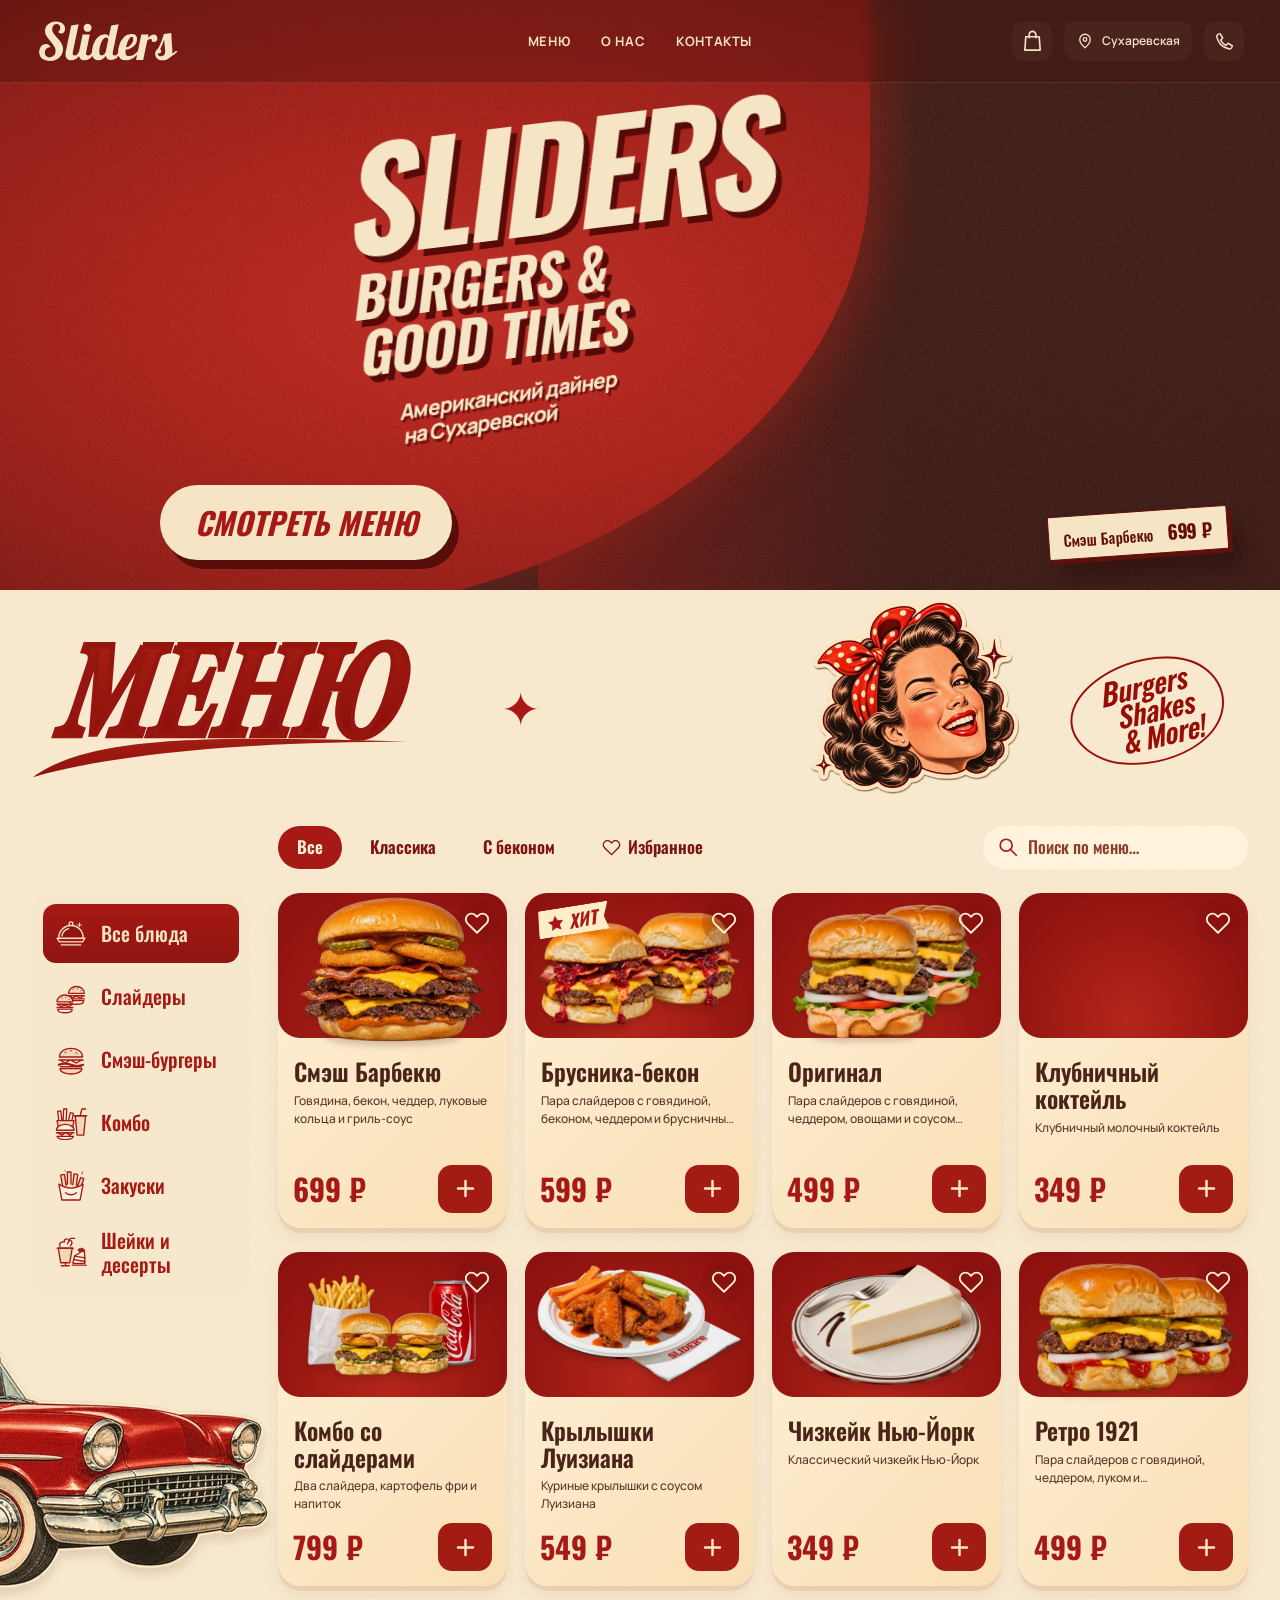
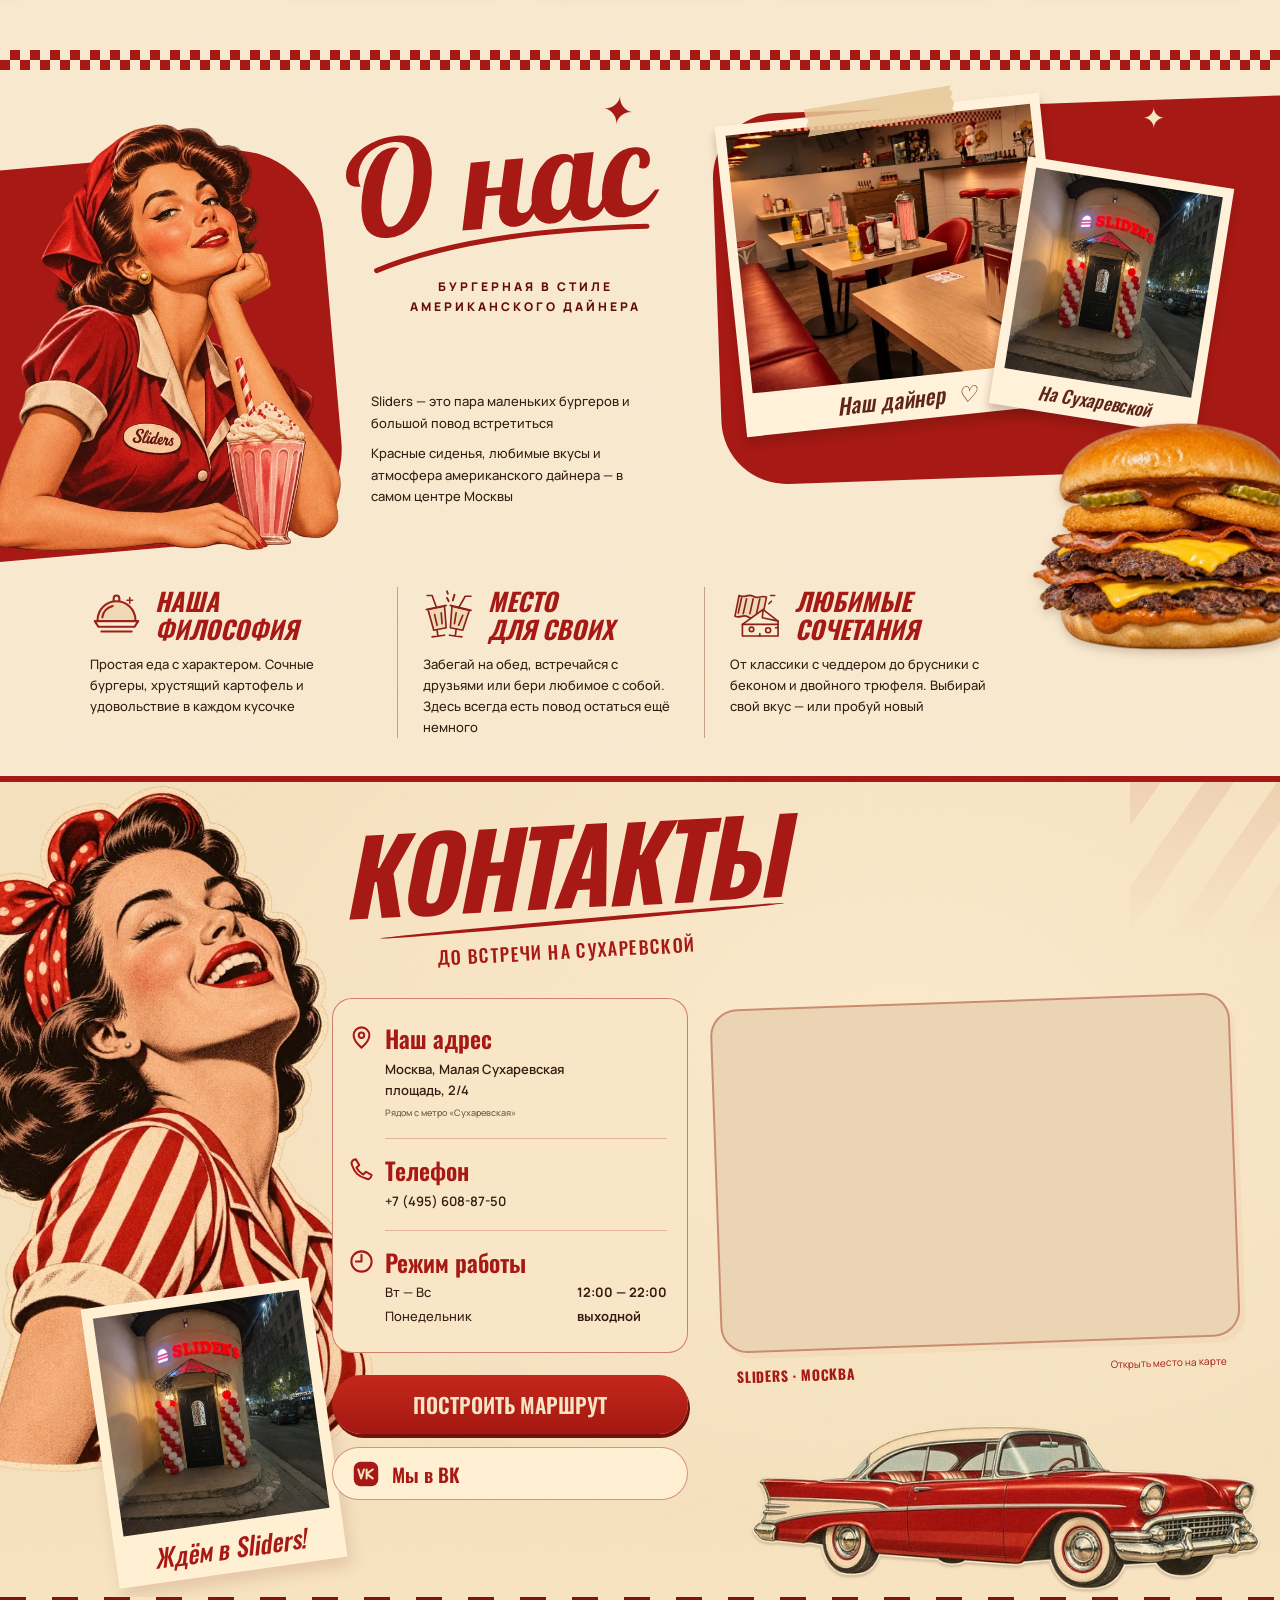
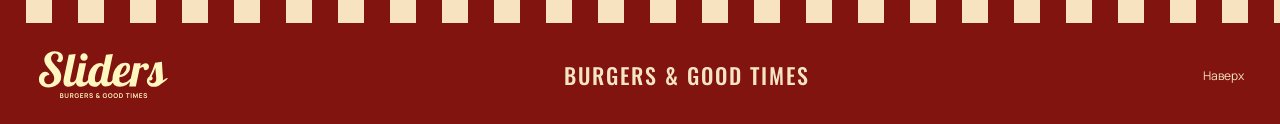
==== commit 68cdf8cc: "Fix mobile dialog scrolling and add swipe-dismiss cart" ====
--- a/index.html
+++ b/index.html
@@ -1,5 +1,5 @@
 <!doctype html>
-<html lang="ru"><head><meta charset="utf-8"><meta name="viewport" content="width=device-width,initial-scale=1,viewport-fit=cover"><meta name="theme-color" content="#a31813"><meta name="robots" content="noindex,nofollow"><title>Sliders — Burgers & Good Times</title><meta name="description" content="Слайдеры, большие смэш-бургеры и милкшейки в американском дайнере на Сухаревской. Москва, Малая Сухаревская площадь, 2/4."><meta property="og:title" content="Sliders — Burgers & Good Times"><meta property="og:image" content="https://fastnightshadow-bit.github.io/sliders-diner-demo/assets/smash-bbq-original.jpg"><link rel="icon" type="image/svg+xml" sizes="any" href="assets/favicon-burger.svg"><link rel="preload" as="font" href="assets/font-web-7.woff2" type="font/woff2" crossorigin><link rel="preload" as="font" href="assets/font-web-1.woff2" type="font/woff2" crossorigin><link rel="stylesheet" href="assets/fonts.css"><link rel="stylesheet" href="poster.css"><link rel="stylesheet" href="contacts.css"><link rel="stylesheet" href="about-story.css"><link rel="stylesheet" href="menu-polish.css"><link rel="stylesheet" href="full-menu.css"><script src="dishes.js" defer></script><script src="image-loading.js?v=25" defer></script><script src="cart-recommendations.js?v=26" defer></script><script src="mobile-experience.js?v=28" defer></script><script src="app.js?v=28" defer></script><link rel="stylesheet" href="performance.css"><link rel="stylesheet" href="mobile.css"><link rel="stylesheet" href="menu-experience.css?v=22"><link rel="stylesheet" href="cart.css?v=27.1"><link rel="stylesheet" href="mobile-reference.css?v=28.1"></head>
+<html lang="ru"><head><meta charset="utf-8"><meta name="viewport" content="width=device-width,initial-scale=1,viewport-fit=cover"><meta name="theme-color" content="#a31813"><meta name="robots" content="noindex,nofollow"><title>Sliders — Burgers & Good Times</title><meta name="description" content="Слайдеры, большие смэш-бургеры и милкшейки в американском дайнере на Сухаревской. Москва, Малая Сухаревская площадь, 2/4."><meta property="og:title" content="Sliders — Burgers & Good Times"><meta property="og:image" content="https://fastnightshadow-bit.github.io/sliders-diner-demo/assets/smash-bbq-original.jpg"><link rel="icon" type="image/svg+xml" sizes="any" href="assets/favicon-burger.svg"><link rel="preload" as="font" href="assets/font-web-7.woff2" type="font/woff2" crossorigin><link rel="preload" as="font" href="assets/font-web-1.woff2" type="font/woff2" crossorigin><link rel="stylesheet" href="assets/fonts.css"><link rel="stylesheet" href="poster.css"><link rel="stylesheet" href="contacts.css"><link rel="stylesheet" href="about-story.css"><link rel="stylesheet" href="menu-polish.css"><link rel="stylesheet" href="full-menu.css"><script src="dishes.js" defer></script><script src="image-loading.js?v=25" defer></script><script src="cart-recommendations.js?v=26" defer></script><script src="mobile-experience.js?v=29" defer></script><script src="mobile-dialogs.js?v=29" defer></script><script src="app.js?v=29" defer></script><link rel="stylesheet" href="performance.css"><link rel="stylesheet" href="mobile.css"><link rel="stylesheet" href="menu-experience.css?v=22"><link rel="stylesheet" href="cart.css?v=27.1"><link rel="stylesheet" href="mobile-reference.css?v=29"></head>
 <body><a class="skip-link" href="#main">Перейти к содержимому</a>
 <header class="site-header"><div class="header-inner"><a class="brand" href="#" aria-label="Sliders — на главную"><span class="checker-mark" aria-hidden="true"></span><picture><source srcset="assets/sliders-wordmark.svg"><img decoding="async" src="assets/sliders-logo.svg" alt="Sliders" width="180" height="76"></picture></a><button class="nav-toggle" aria-label="Открыть навигацию" aria-expanded="false" aria-controls="main-nav"><span></span><span></span></button><nav id="main-nav" class="main-nav" aria-label="Основная навигация"><a href="#menu">Меню</a><a href="#about">О нас</a><a href="#visit">Контакты</a></nav><div class="header-contact"><button class="cart-toggle" type="button" aria-label="Открыть корзину"><img decoding="async" src="assets/icon-bag.svg" alt="" width="23" height="23"><span id="cart-count" hidden>0</span></button><a href="#visit" class="location-pill"><img decoding="async" src="assets/icon-pin.svg" alt="" width="18" height="18"><span>Сухаревская</span></a><a class="phone-circle" href="tel:+74956088750" aria-label="Позвонить в Sliders"><img decoding="async" src="assets/icon-phone.svg" alt="" width="21" height="21"></a></div></div></header>
 <main id="main"><section class="poster-hero" aria-labelledby="hero-title"><div class="hero-room"><picture><source media="(max-width:1000px)" srcset="assets/mobile-hero-v28-480.webp 480w, assets/mobile-hero-v28-800.webp 800w, assets/mobile-hero-v28-1000.webp 1000w" sizes="100vw"><img decoding="async" src="assets/diner-evening-1000.webp" srcset="assets/diner-evening-640.webp 640w, assets/diner-evening-1000.webp 1000w, assets/diner-evening.webp 1672w" sizes="(max-width: 800px) 100vw, 60vw" width="1672" height="940" alt="" fetchpriority="high"></picture></div><div class="hero-red"></div><div class="hero-grain" aria-hidden="true"></div><div class="hero-swoosh" aria-hidden="true"></div><div class="hero-copy"><h1 id="hero-title">SLIDERS</h1><p class="hero-motto">BURGERS & <br>GOOD TIMES</p><p class="hero-subtitle">Американский дайнер<br> на Сухаревской</p><span class="hero-small">МАЛЕНЬКИЕ БУРГЕРЫ · БОЛЬШОЙ ВКУС</span></div><div class="hero-scene"><div class="hero-woman parallax-layer" data-depth="0.018"><picture><source media="(max-width:1000px)" srcset="[data-uri]"><img decoding="async" src="assets/hostess-1000.webp" srcset="assets/hostess-640.webp 640w, assets/hostess-1000.webp 1000w, assets/hostess.webp 1024w" sizes="(min-width: 1452px) 450px, (min-width: 1001px) 31vw, (min-width: 536px) 245px, calc(49vw - 18px)" width="1024" height="1536" alt="" fetchpriority="high"></picture></div><div class="hero-food parallax-layer" data-depth="-0.012"><picture><source media="(max-width:1000px)" srcset="[data-uri]"><img decoding="async" class="food-cutout food-photo" src="assets/bbq-cutout-v5-1000.webp" srcset="assets/menu-food-v23-bbq-320.webp 320w, assets/menu-food-v23-bbq-480.webp 480w, assets/bbq-cutout-v5-640.webp 640w, assets/bbq-cutout-v5-1000.webp 1000w, assets/bbq-cutout-v5.webp 1435w" sizes="(min-width: 1582px) 680px, (min-width: 1001px) 43vw, (min-width: 650px) 460px, calc(75vw - 27px)" alt="Смэш Барбекю" width="1435" height="1096" fetchpriority="high"></picture><span class="hero-food-label">Смэш Барбекю <b>699 ₽</b></span></div></div><span class="hero-star star-one" aria-hidden="true">✦</span><span class="hero-star star-two" aria-hidden="true">✦</span><a href="#menu" class="hero-button">Смотреть меню </a><span class="hero-checks" aria-hidden="true"></span></section>
@@ -69,6 +69,7 @@
 <footer><div class="checker-divider" aria-hidden="true"></div><div class="container footer-top"><a href="#" class="brand" aria-label="Sliders — наверх"><img decoding="async" src="assets/sliders-logo.svg" alt="Sliders" width="180" height="76"></a><span>BURGERS & GOOD TIMES</span><a href="#">Наверх</a></div></footer>
 <button class="mobile-reference-only mobile-cart-dock" id="mobile-cart-dock" type="button" hidden><img src="assets/icon-bag.svg" width="25" height="28" alt=""><span id="mobile-cart-summary"></span><span class="dock-action">В корзину</span></button>
 <dialog id="dish-dialog" class="dish-dialog" aria-labelledby="dialog-title" aria-describedby="dialog-description"><button class="dialog-close" type="button" aria-label="Закрыть карточку блюда">×</button><div class="dialog-shell"><div class="dialog-art"><span class="dialog-star" aria-hidden="true">✦</span><div id="dialog-food"></div><p class="dialog-slogan">ВКУС К КОТОРОМУ <br>ХОЧЕТСЯ ВЕРНУТЬСЯ</p></div><div class="dialog-copy"><p id="dialog-category" class="eyebrow"></p><h2 id="dialog-title"></h2><img decoding="async" class="dialog-woman" src="assets/hostess-1000.webp" srcset="assets/hostess-640.webp 640w, assets/hostess-1000.webp 1000w, assets/hostess.webp 1024w" sizes="(max-width: 359px) 90vw, (max-width: 600px) 45vw, (max-width: 1000px) 315px, 480px" width="1024" height="1536" alt=""><p id="dialog-description"></p><div class="ingredient-box"><h3>Что внутри</h3><ul id="dialog-ingredients"></ul></div><div class="dialog-order"><strong id="dialog-price"></strong><button class="red-button" id="dialog-action" type="button">В корзину </button></div><p class="dialog-note">Если есть аллергия, уточни полный состав у команды Sliders</p><button class="dialog-back" type="button">Вернуться к меню</button></div><div class="dialog-decoration" aria-hidden="true"><div class="dialog-checkers"></div><img decoding="async" class="dialog-car" src="assets/retro-car.webp" width="2172" height="724" alt=""></div></div></dialog><dialog class="cart-dialog" id="cart-dialog" aria-labelledby="cart-title">
+  <button class="cart-drag-handle" id="cart-drag-handle" type="button" aria-label="Свернуть корзину"></button>
   <button class="cart-close" aria-label="Закрыть корзину" type="button">×</button>
   <div class="cart-mobile-heading"><img src="assets/cart-diner-v26-480.webp" width="80" height="101" alt="" loading="lazy" decoding="async"><h2 id="cart-mobile-title">Корзина</h2></div>
   <div class="cart-layout">
--- a/mobile-reference.css
+++ b/mobile-reference.css
@@ -1,10 +1,11 @@
 /* Reference-led phone layout. Desktop rules and geometry remain unchanged. */
-.mobile-reference-only,.cart-mobile-heading{display:none}
+.mobile-reference-only,.cart-mobile-heading,.cart-drag-handle{display:none}
+html.mobile-dialog-locked{overflow:hidden;overscroll-behavior:none}
 @media(max-width:1000px){
   @font-face{font-family:Lobster;src:url('assets/cart-script-v27.otf') format('opentype');font-style:normal;font-weight:400;font-display:swap}
   html{scroll-padding-top:80px}
   body{background:var(--paper)}
-  .site-header{position:sticky;top:0;background:linear-gradient(110deg,#78110e,#a11711 60%,#85100e);border:0;box-shadow:none}
+  .site-header{position:sticky;top:0;background:rgba(106,20,15,.72);backdrop-filter:blur(9px);-webkit-backdrop-filter:blur(9px);border:0;box-shadow:none}
   .header-inner{height:72px;width:calc(100% - 36px);gap:15px}
   .site-header .brand img{width:139px}
   .header-contact .phone-circle{display:none}
@@ -19,6 +20,7 @@
   .hero-room{inset:0;z-index:-2}
   .hero-room picture{display:block;width:100%;height:100%}
   .hero-room img{width:100%;height:100%;object-fit:cover;object-position:center bottom;filter:none}
+  .hero-room:after{display:none}
   .hero-red,.hero-grain,.hero-scene,.hero-swoosh,.hero-star,.hero-checks{display:none}
   .poster-hero .hero-copy{position:absolute;left:4%;top:3.3%;width:92%;text-shadow:0 2px 6px #38080240;transform:rotate(-7deg);text-align:center}
   .poster-hero .hero-copy h1{font:700 italic clamp(76px,23vw,140px)/1.02 var(--title);letter-spacing:-3px}
@@ -30,12 +32,12 @@
   .hero-button:after{content:'';width:11px;height:11px;border-top:3px solid currentColor;border-right:3px solid currentColor;transform:rotate(45deg)}
   .menu-section{padding:17px 0 28px;overflow:clip;background:#fae8ce;scroll-margin-top:0}
   .menu-container{width:calc(100% - 30px);max-width:620px}
-  .menu-banner{min-height:132px;padding:14px 0 0;margin:0 0 15px;align-items:center;isolation:isolate}
-  .menu-banner:before{content:'';position:absolute;top:82px;left:-30px;right:-30px;height:20px;background:conic-gradient(#a71914 25%,transparent 0 50%,#a71914 0 75%,transparent 0) 0 0/20px 20px;z-index:-1}
-  .menu-banner h2{width:61%;margin:0 0 0 5px;align-self:center;background:#fae8ce;z-index:2}
-  .menu-banner h2:before{content:'СОБЕРИ СВОЁ НАСТРОЕНИЕ';display:block;font:800 8px/1.3 var(--body);letter-spacing:.65px;line-height:1.3;text-align:center;color:#8e1912;margin:0 0 5px}
+  .menu-banner{min-height:118px;padding:0;margin:0 0 14px;align-items:center;justify-content:center;isolation:isolate}
+  .menu-banner:before{content:'';position:absolute;top:calc(50% - 10px);left:-30px;right:-30px;height:20px;background:conic-gradient(#a71914 25%,transparent 0 50%,#a71914 0 75%,transparent 0) 0 0/20px 20px;z-index:-1}
+  .menu-banner h2{width:min(78%,300px);margin:0 auto;padding:0 12px;align-self:center;background:#fae8ce;z-index:2}
+  .menu-banner h2:before{display:none}
   .menu-banner .menu-lettering{width:100%;height:auto}
-  .menu-spark,.menu-portrait{display:none}
+  .menu-spark,.menu-portrait,.menu-sign{display:none}
   .menu-sign{position:absolute;top:18px;left:auto;right:1px;width:34%;height:100px;transform:rotate(-7deg);isolation:isolate}
   .menu-sign:before{content:'';position:absolute;inset:0 3px 8px 7px;background:radial-gradient(circle,#ffcf62 1.1px,transparent 2px) 0 0/9px 9px,#a71914;border:3px solid #831710;box-shadow:2px 3px 0 #b8743b;transform:skewY(-13deg);z-index:-2}
   .menu-sign:after{content:'';position:absolute;width:6px;height:35px;left:56%;bottom:-22px;background:#8e1711;z-index:-3}
@@ -70,8 +72,10 @@
   .menu-section .quick-add{width:43px;height:40px;min-width:43px;border:0;border-radius:12px;background:#aa1711;color:#ffebc7;box-shadow:none}
   .menu-section .quick-add .add-symbol{width:23px;height:23px}
   .menu-section .favorite-toggle{top:-7px;right:-7px;width:42px;height:42px;padding:10px;color:#a71914;background:transparent}
-  .menu-section .favorite-toggle:hover{background:#a7191410}
-  .menu-section .favorite-toggle svg{width:22px;height:22px}
+  .menu-section .favorite-toggle:hover,.menu-section .favorite-toggle:active,.menu-section .favorite-toggle:focus{background:transparent;box-shadow:none;outline:0}
+  .menu-section .favorite-toggle:focus-visible{outline:2px solid #a7191470;outline-offset:-3px}
+  .menu-section .favorite-toggle svg{width:22px;height:22px;transform-origin:center;transition:fill .15s}
+  .menu-section .favorite-toggle{-webkit-tap-highlight-color:transparent}
   .menu-section .dish-ribbon{display:none}
   .menu-results{font-size:10px;text-align:center}
   .mobile-cart-dock{position:fixed;z-index:39;bottom:calc(10px + env(safe-area-inset-bottom));left:12px;right:12px;width:calc(100% - 24px);max-width:610px;margin-inline:auto;display:flex;align-items:center;gap:10px;padding:10px 11px 10px 17px;border:0;border-radius:23px;background:linear-gradient(100deg,#a21712,#8d110c);color:#fff0d8;box-shadow:0 5px 22px #54120d33;min-height:61px;text-align:left}
@@ -87,14 +91,17 @@
   .cart-dialog{--cart-paper:#fae6cb;position:fixed;inset:auto 0 0;width:100%;max-width:620px;max-height:calc(100dvh - 24px);margin:auto auto 0;padding:11px 12px calc(13px + env(safe-area-inset-bottom));border:0;outline:0;border-radius:29px 29px 0 0;background:var(--cart-paper);box-shadow:0 -10px 40px #26070030;overflow-x:hidden;overflow-y:auto;overscroll-behavior:contain;scrollbar-width:thin}
   .cart-dialog[open]{display:flex;flex-direction:column;animation:mobile-cart-arrive .24s cubic-bezier(.2,.7,.2,1)}
   .cart-dialog::backdrop{background:#210d09a8;backdrop-filter:none}
-  .cart-dialog:before{content:'';display:block;width:39px;height:4px;margin:0 auto 5px;background:#713d30;border-radius:3px}
+  .cart-dialog:before{display:none}
+  .cart-drag-handle{display:block;flex:0 0 28px;width:100%;height:28px;margin:-8px 0 2px;padding:10px;border:0;background:none;touch-action:none;cursor:grab;user-select:none;-webkit-tap-highlight-color:transparent}
+  .cart-drag-handle:before{content:'';display:block;width:39px;height:4px;margin:auto;border-radius:4px;background:#875447}
+  .cart-dialog.is-dragging{animation:none;transform:translateY(var(--cart-drag-y,0px))}
   .cart-dialog .cart-close{position:absolute;right:15px;top:19px;width:30px;height:30px;min-width:30px;border:0;box-shadow:none;outline:0;border-radius:50%;font:27px/1 Arial,sans-serif;background:#991811;color:#ffebc7;z-index:5}
   .cart-dialog .cart-mobile-only,.cart-dialog .cart-poster{display:none!important}
-  .cart-mobile-heading{position:relative;display:flex;flex-shrink:0;align-items:center;justify-content:center;min-height:78px;margin:0 22px 9px 0;padding:0 22px 0 62px;isolation:isolate}
-  .cart-mobile-heading img{position:absolute;width:80px;height:87px;object-fit:contain;left:12px;top:-7px}
-  .cart-mobile-heading h2{position:relative;margin:0;padding:0 0 9px;background:var(--cart-paper);color:#a71914;font:400 49px/1.12 Lobster,cursive;text-transform:none;letter-spacing:-1px;transform:rotate(-6deg)}
-  .cart-mobile-heading h2:after{content:'';position:absolute;left:0;right:0;bottom:5px;border-top:4px solid currentColor;border-radius:60%;transform:rotate(-5deg)}
-  .cart-mobile-heading:after{content:'';position:absolute;left:0;right:0;bottom:11px;height:14px;z-index:-1;background:conic-gradient(#a71914 25%,transparent 0 50%,#a71914 0 75%,transparent 0) 0 0/14px 14px}
+  .cart-mobile-heading{position:relative;display:grid;grid-template-columns:70px minmax(0,1fr);gap:8px;flex-shrink:0;align-items:center;min-height:92px;margin:0 0 12px;padding:0 38px 14px 8px;isolation:isolate}
+  .cart-mobile-heading img{position:static;width:70px;height:76px;object-fit:contain;user-select:none}
+  .cart-dialog .cart-mobile-heading h2{position:relative;margin:0;padding:0;background:none;color:#a71914;font:400 clamp(42px,12vw,55px)/1.1 Lobster,cursive;text-transform:none;letter-spacing:-1px;transform:rotate(-4deg)}
+  .cart-mobile-heading h2:after{display:none}
+  .cart-mobile-heading:after{content:'';position:absolute;left:8px;right:8px;bottom:0;height:10px;background:conic-gradient(#a71914 25%,transparent 0 50%,#a71914 0 75%,transparent 0) 0 0/10px 10px}
   .cart-layout,.cart-content{display:flex;flex:1;min-width:0;min-height:0}
   .cart-content{flex-direction:column}
   .cart-smart,.cart-checkout,.cart-footer{flex-shrink:0}
@@ -116,8 +123,8 @@
   .cart-dialog .cart-smart{display:block!important;margin:12px 0 0;padding:0;border:0}
   .cart-dialog .cart-smart[hidden]{display:none!important}
   .cart-smart-heading{display:flex;flex-direction:column;align-items:center;gap:5px;text-align:center;margin:0 0 9px}
-  .cart-smart-heading h3{position:relative;font:400 22px/1.1 Lobster,cursive;background:#a71914;color:#ffebc7;padding:5px 17px 7px;border-radius:30px;transform:rotate(-2deg);margin:0}
-  .cart-smart-heading h3:before,.cart-smart-heading h3:after{content:'';position:absolute;top:13px;width:24px;height:7px;border-block:2px solid #a71914}
+  .cart-smart-heading h3{position:relative;font:400 22px/1.1 Lobster,cursive;background:none;color:#a71914;padding:2px 0;border-radius:0;transform:none;margin:0}
+  .cart-smart-heading h3:before,.cart-smart-heading h3:after{display:none}
   .cart-smart-heading h3:before{right:calc(100% + 16px);transform:rotate(7deg)}.cart-smart-heading h3:after{left:calc(100% + 16px);transform:rotate(-7deg)}
   .cart-smart-heading p{font:500 10px/1.4 var(--body);color:#633e2c;text-align:center}
   .cart-recommendations{display:grid;grid-template-columns:repeat(3,minmax(0,1fr));gap:4px}
@@ -152,9 +159,45 @@
 }
 @media(min-width:601px) and (max-width:1000px){
   .poster-hero{height:850px;min-height:0;max-width:100%;}.hero-room img{object-position:center 62%}.poster-hero .hero-copy{left:calc(50% - 240px);width:480px;top:35px}.poster-hero .hero-copy h1{font-size:132px}.poster-hero .hero-motto{font-size:54px}.poster-hero .hero-subtitle{font-size:20px}.poster-hero .hero-button{left:calc(50% - 180px);width:360px}
-  .menu-banner{min-height:170px}.menu-banner:before{top:109px}.menu-sign{height:133px;right:6px}.menu-banner h2:before{font-size:11px}.menu-section .filters button{flex:1;padding-inline:10px}.menu-section .filters button>span{font-size:16px}.menu-section .food-info h3{font-size:24px}.menu-section .food-description{font-size:14px;-webkit-line-clamp:3}.menu-section .food-info{padding-bottom:50px}.menu-section .food-actions strong{font-size:30px}.menu-section .quick-add{width:49px;height:45px}
+  .menu-banner{min-height:135px}.menu-banner:before{top:calc(50% - 10px)}.menu-sign{height:133px;right:6px}.menu-banner h2:before{font-size:11px}.menu-section .filters button{flex:1;padding-inline:10px}.menu-section .filters button>span{font-size:16px}.menu-section .food-info h3{font-size:24px}.menu-section .food-description{font-size:14px;-webkit-line-clamp:3}.menu-section .food-info{padding-bottom:50px}.menu-section .food-actions strong{font-size:30px}.menu-section .quick-add{width:49px;height:45px}
 }
 @media(max-width:1000px) and (max-height:530px){
   .cart-dialog[open],.cart-layout,.cart-content{display:block}
   .cart-dialog{max-height:calc(100dvh - 10px)}#cart-items{max-height:none}.cart-dialog .cart-close{position:sticky;float:right;top:4px;margin-bottom:-30px}.cart-dialog .cart-mobile-heading{min-height:68px}.cart-mobile-heading h2{font-size:42px}
 }
+
+/* One stable phone scroll surface: no transformed scroller, mask or photo filter. */
+@media(max-width:1000px){
+  .dish-dialog{position:fixed;top:calc(var(--mobile-view-top,0px) + 12px);bottom:auto;left:0;right:0;margin:0 auto;width:calc(100% - 24px);max-width:560px;max-height:calc(var(--mobile-view-height,100svh) - 24px);padding:0;border:2px solid #ffebc7;outline:0;border-radius:24px;background:var(--paper);overflow:hidden;box-shadow:0 10px 30px #21050040;overscroll-behavior:none}
+  .dish-dialog .dialog-shell{display:block;width:100%;max-height:calc(var(--mobile-view-height,100svh) - 28px);border:0;outline:0;border-radius:0;box-shadow:none;overflow-x:hidden;overflow-y:auto;overscroll-behavior:none;animation:none;transform:none;scrollbar-width:thin}
+  .dish-dialog[open] .dialog-shell{animation:none;transform:none}
+  .dish-dialog .dialog-art{height:clamp(210px,60vw,280px);min-height:0;padding:26px 20px 18px;border-radius:0;overflow:hidden;background:repeating-conic-gradient(from -10deg at 49% 60%,transparent 0 14deg,#f8d49512 14deg 22deg,transparent 22deg 37deg),radial-gradient(circle at 50% 60%,#c12d1b,#95140e);isolation:isolate}
+  .dish-dialog .dialog-art:before{display:none}
+  .dish-dialog #dialog-food{position:static;display:flex;align-items:center;justify-content:center;width:100%;height:100%;filter:none;transform:none}
+  .dish-dialog #dialog-food .food-cutout{position:static;display:block;width:100%;height:100%;max-height:100%;min-height:0;object-fit:contain;filter:none;transform:none;animation:none}
+  .dish-dialog .dialog-close,.cart-dialog .cart-close{display:grid;place-items:center;position:absolute;top:9px;right:9px;width:40px;height:40px;min-width:40px;min-height:40px;padding:0;border:1.5px solid #ffebc7;border-radius:50%;outline:0;box-shadow:none;background:#a11711;color:#ffebc7;font-size:0;line-height:0;transform:none;transition:background .15s;-webkit-tap-highlight-color:transparent}
+  .dish-dialog .dialog-close:hover,.cart-dialog .cart-close:hover{transform:none;background:#83120e}
+  .dialog-close:before,.dialog-close:after,.cart-close:before,.cart-close:after{content:'';position:absolute;left:calc(50% - 9px);top:calc(50% - 1px);width:18px;height:2px;background:currentColor;border-radius:2px;transform:rotate(45deg)}
+  .dialog-close:after,.cart-close:after{transform:rotate(-45deg)}
+  .dish-dialog .dialog-close:focus-visible,.cart-dialog .cart-close:focus-visible{outline:0;box-shadow:inset 0 0 0 2px #ffebc7}
+  .cart-dialog{bottom:max(0px,calc(100% - var(--mobile-view-top,0px) - var(--mobile-view-height,100dvh)));max-height:calc(var(--mobile-view-height,100dvh) - 20px);overscroll-behavior:none}
+  .cart-dialog .cart-close{top:29px;right:11px;border:0}
+  #cart-items{overscroll-behavior:none;max-height:calc(var(--mobile-view-height,100dvh) * .36)}
+  .cart-dialog .cart-drag-handle:focus-visible{outline:0;background:#a7191412;border-radius:12px}
+}
+@media(max-width:1000px) and (max-height:530px){
+  .cart-dialog #cart-items{max-height:none}
+  .cart-dialog .cart-close{position:sticky;top:4px;margin-top:-18px;margin-bottom:-22px}
+}
+@media(max-width:1000px) and (min-height:531px) and (max-height:660px){
+  .cart-drag-handle{flex-basis:22px;height:22px;padding:8px}
+  .cart-mobile-heading{grid-template-columns:56px minmax(0,1fr);min-height:70px;padding-bottom:10px;margin-bottom:8px}
+  .cart-mobile-heading img{width:54px;height:58px}
+  .cart-dialog .cart-mobile-heading h2{font-size:40px}
+  .cart-dialog .cart-smart{margin-top:8px}
+  .cart-smart-heading{margin-bottom:5px}.cart-smart-heading p{display:none}
+  .cart-suggestion{grid-template-rows:48px minmax(26px,auto) 32px}
+  .cart-suggestion-art,.cart-suggestion-art>.food-cutout,.cart-suggestion-art>.food-photo{height:48px;max-height:48px}
+  .cart-checkout{margin-top:8px;padding-block:8px}
+  .cart-dialog .cart-continue{display:none}
+}
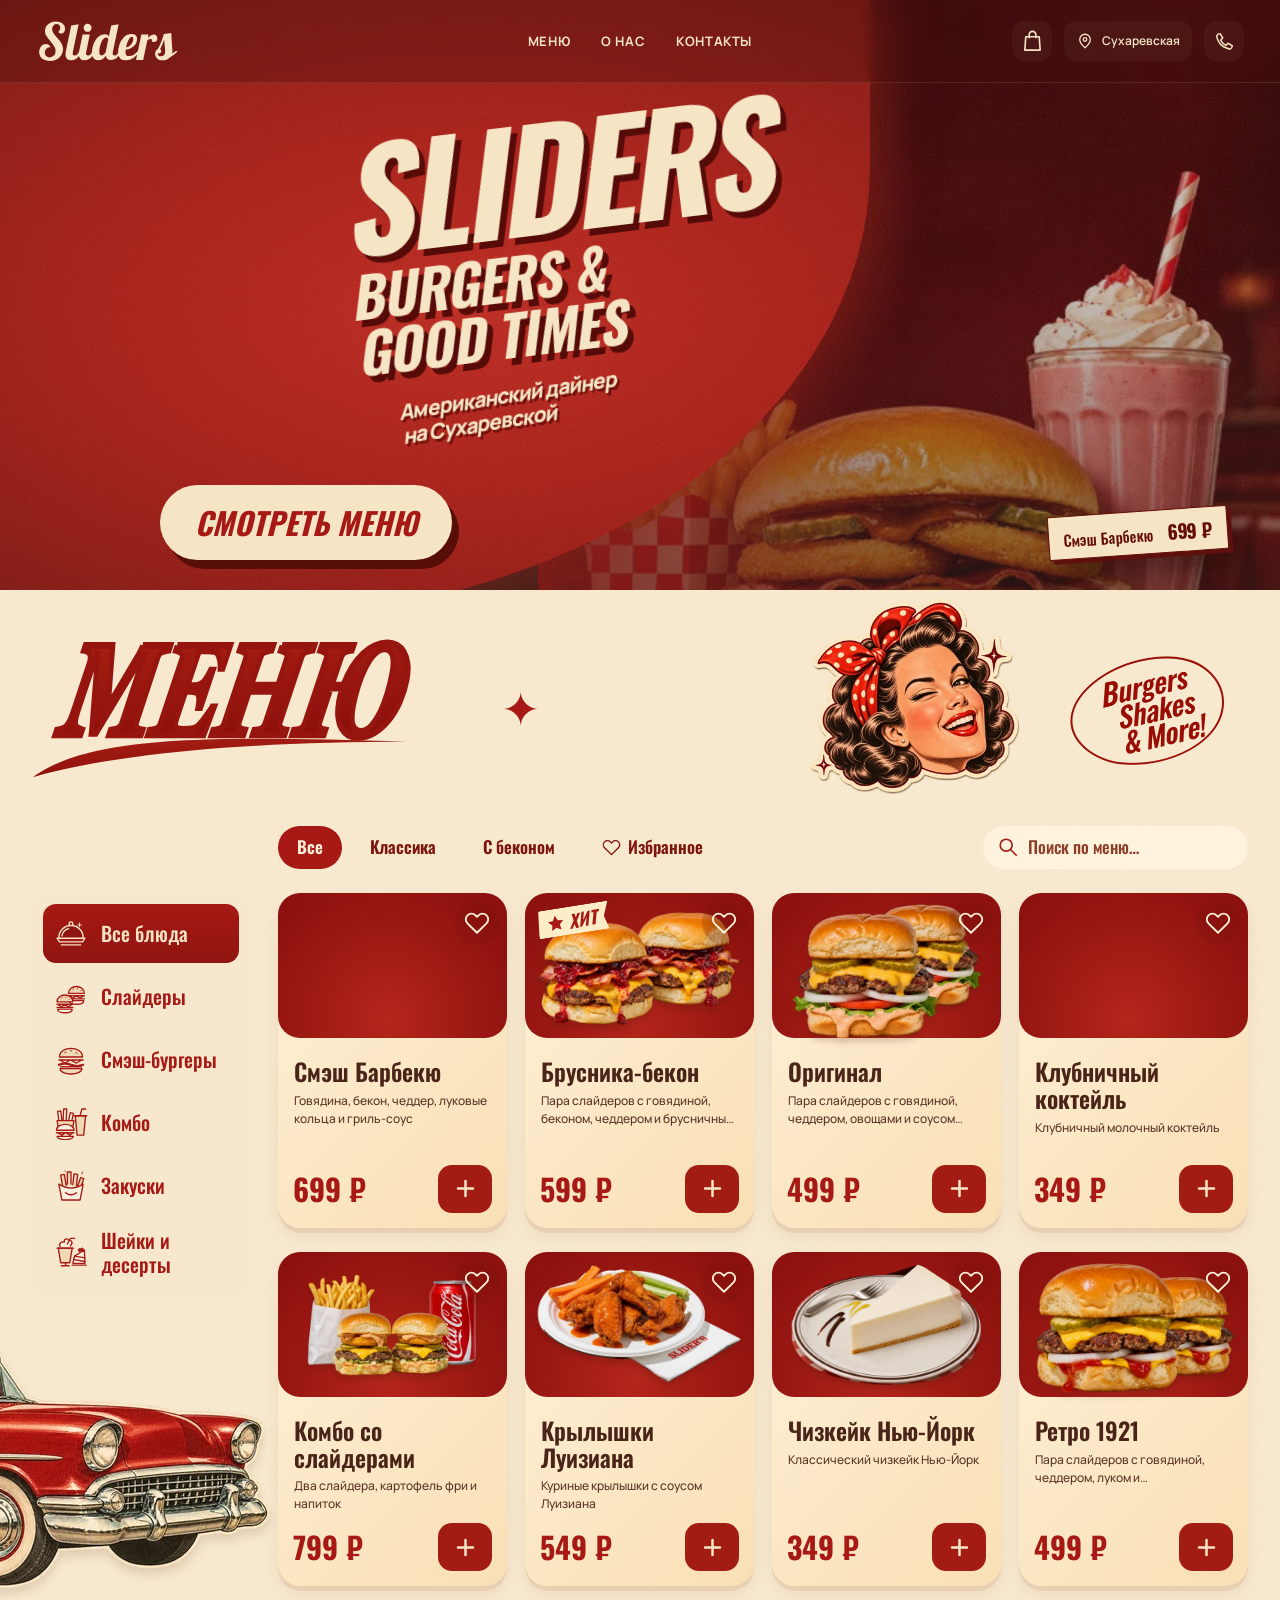
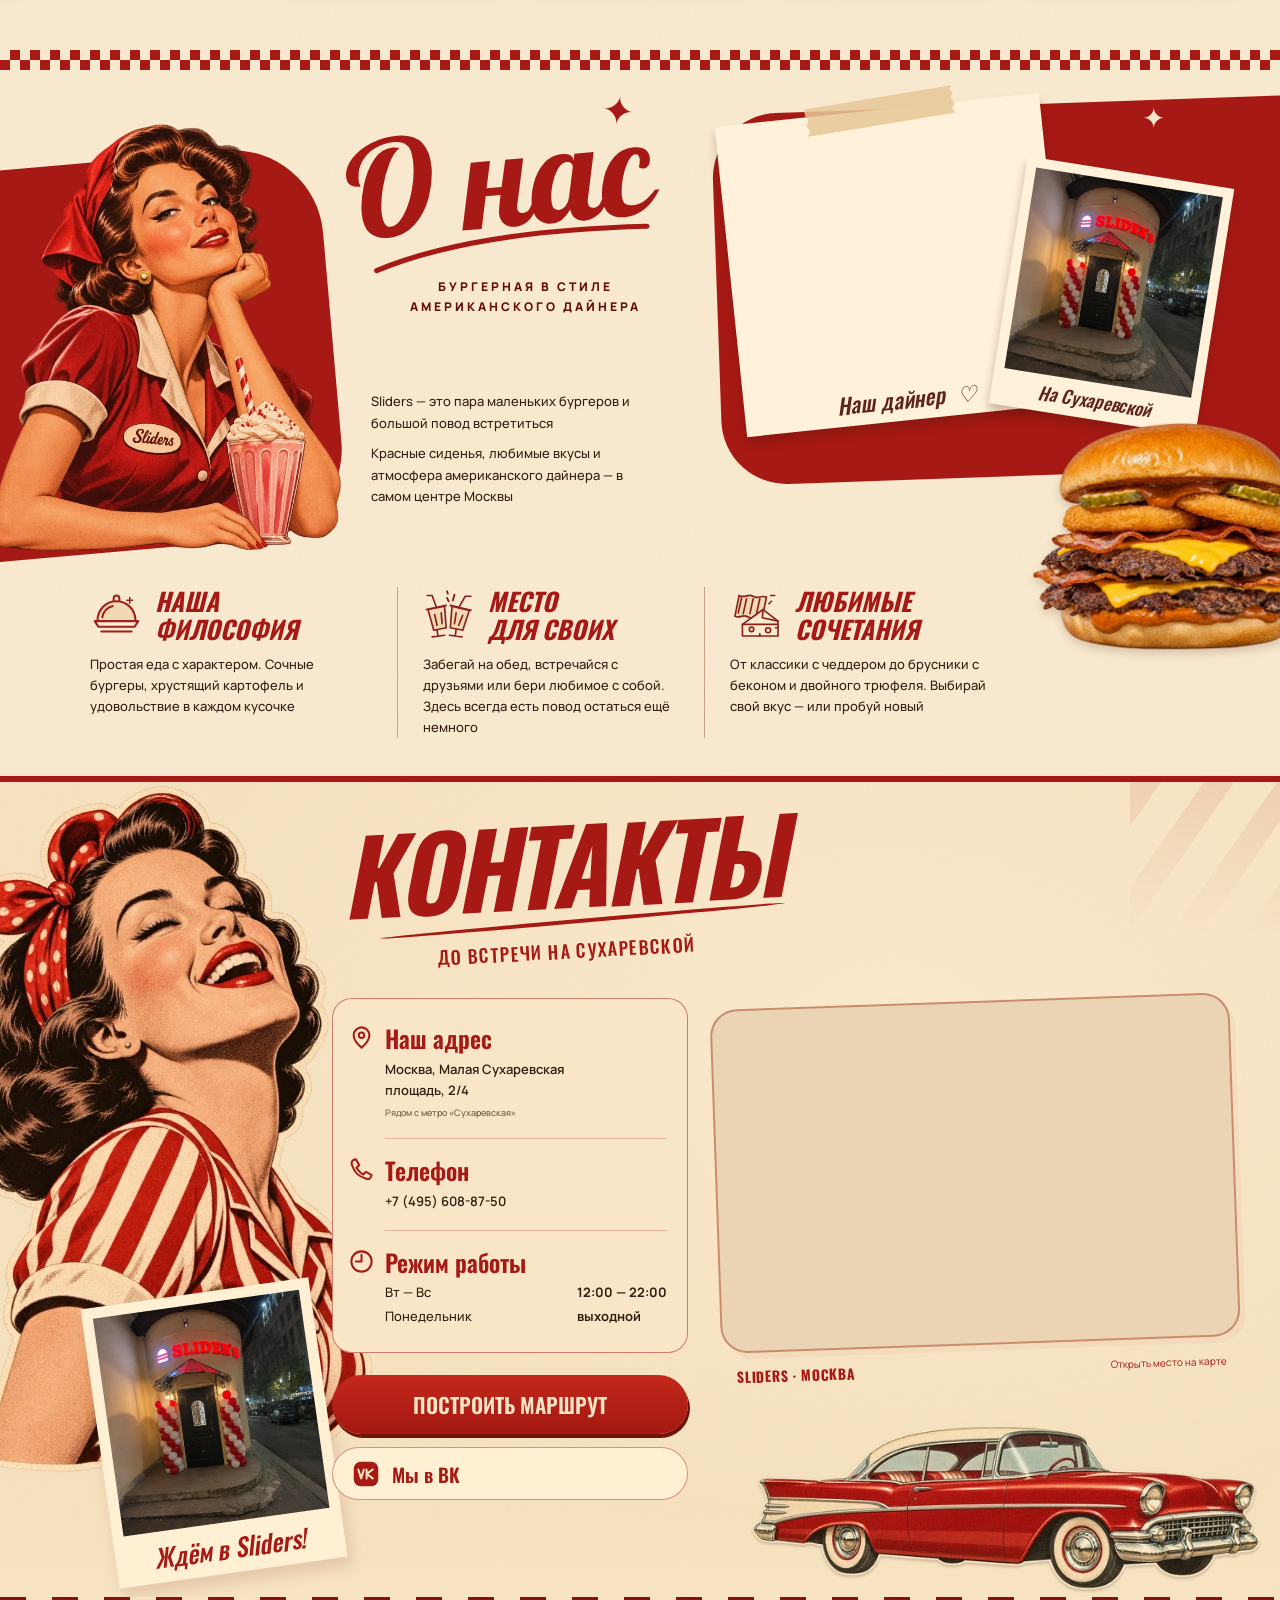
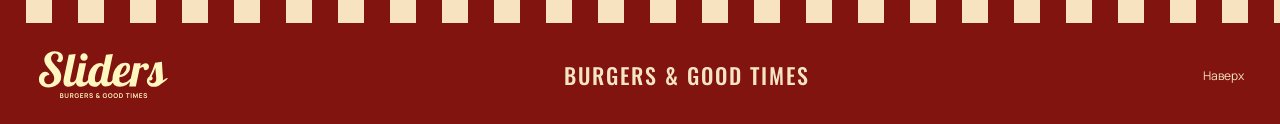
==== commit c5a13946: "Fix mobile hero stability and simplify animated cart controls" ====
--- a/index.html
+++ b/index.html
@@ -1,5 +1,5 @@
 <!doctype html>
-<html lang="ru"><head><meta charset="utf-8"><meta name="viewport" content="width=device-width,initial-scale=1,viewport-fit=cover"><meta name="theme-color" content="#a31813"><meta name="robots" content="noindex,nofollow"><title>Sliders — Burgers & Good Times</title><meta name="description" content="Слайдеры, большие смэш-бургеры и милкшейки в американском дайнере на Сухаревской. Москва, Малая Сухаревская площадь, 2/4."><meta property="og:title" content="Sliders — Burgers & Good Times"><meta property="og:image" content="https://fastnightshadow-bit.github.io/sliders-diner-demo/assets/smash-bbq-original.jpg"><link rel="icon" type="image/svg+xml" sizes="any" href="assets/favicon-burger.svg"><link rel="preload" as="font" href="assets/font-web-7.woff2" type="font/woff2" crossorigin><link rel="preload" as="font" href="assets/font-web-1.woff2" type="font/woff2" crossorigin><link rel="stylesheet" href="assets/fonts.css"><link rel="stylesheet" href="poster.css"><link rel="stylesheet" href="contacts.css"><link rel="stylesheet" href="about-story.css"><link rel="stylesheet" href="menu-polish.css"><link rel="stylesheet" href="full-menu.css"><script src="dishes.js" defer></script><script src="image-loading.js?v=25" defer></script><script src="cart-recommendations.js?v=26" defer></script><script src="mobile-experience.js?v=29" defer></script><script src="mobile-dialogs.js?v=29" defer></script><script src="app.js?v=29" defer></script><link rel="stylesheet" href="performance.css"><link rel="stylesheet" href="mobile.css"><link rel="stylesheet" href="menu-experience.css?v=22"><link rel="stylesheet" href="cart.css?v=27.1"><link rel="stylesheet" href="mobile-reference.css?v=29"></head>
+<html lang="ru"><head><meta charset="utf-8"><meta name="viewport" content="width=device-width,initial-scale=1,viewport-fit=cover"><meta name="theme-color" content="#a31813"><meta name="robots" content="noindex,nofollow"><title>Sliders — Burgers & Good Times</title><meta name="description" content="Слайдеры, большие смэш-бургеры и милкшейки в американском дайнере на Сухаревской. Москва, Малая Сухаревская площадь, 2/4."><meta property="og:title" content="Sliders — Burgers & Good Times"><meta property="og:image" content="https://fastnightshadow-bit.github.io/sliders-diner-demo/assets/smash-bbq-original.jpg"><link rel="icon" type="image/svg+xml" sizes="any" href="assets/favicon-burger.svg"><link rel="preload" as="font" href="assets/font-web-7.woff2" type="font/woff2" crossorigin><link rel="preload" as="font" href="assets/font-web-1.woff2" type="font/woff2" crossorigin><link rel="stylesheet" href="assets/fonts.css"><link rel="stylesheet" href="poster.css"><link rel="stylesheet" href="contacts.css"><link rel="stylesheet" href="about-story.css"><link rel="stylesheet" href="menu-polish.css"><link rel="stylesheet" href="full-menu.css"><script src="dishes.js" defer></script><script src="image-loading.js?v=25" defer></script><script src="cart-recommendations.js?v=26" defer></script><script src="mobile-hero.js?v=30" defer></script><script src="mobile-experience.js?v=29" defer></script><script src="mobile-dialogs.js?v=30" defer></script><script src="app.js?v=29" defer></script><link rel="stylesheet" href="performance.css"><link rel="stylesheet" href="mobile.css"><link rel="stylesheet" href="menu-experience.css?v=22"><link rel="stylesheet" href="cart.css?v=27.1"><link rel="stylesheet" href="mobile-reference.css?v=30"></head>
 <body><a class="skip-link" href="#main">Перейти к содержимому</a>
 <header class="site-header"><div class="header-inner"><a class="brand" href="#" aria-label="Sliders — на главную"><span class="checker-mark" aria-hidden="true"></span><picture><source srcset="assets/sliders-wordmark.svg"><img decoding="async" src="assets/sliders-logo.svg" alt="Sliders" width="180" height="76"></picture></a><button class="nav-toggle" aria-label="Открыть навигацию" aria-expanded="false" aria-controls="main-nav"><span></span><span></span></button><nav id="main-nav" class="main-nav" aria-label="Основная навигация"><a href="#menu">Меню</a><a href="#about">О нас</a><a href="#visit">Контакты</a></nav><div class="header-contact"><button class="cart-toggle" type="button" aria-label="Открыть корзину"><img decoding="async" src="assets/icon-bag.svg" alt="" width="23" height="23"><span id="cart-count" hidden>0</span></button><a href="#visit" class="location-pill"><img decoding="async" src="assets/icon-pin.svg" alt="" width="18" height="18"><span>Сухаревская</span></a><a class="phone-circle" href="tel:+74956088750" aria-label="Позвонить в Sliders"><img decoding="async" src="assets/icon-phone.svg" alt="" width="21" height="21"></a></div></div></header>
 <main id="main"><section class="poster-hero" aria-labelledby="hero-title"><div class="hero-room"><picture><source media="(max-width:1000px)" srcset="assets/mobile-hero-v28-480.webp 480w, assets/mobile-hero-v28-800.webp 800w, assets/mobile-hero-v28-1000.webp 1000w" sizes="100vw"><img decoding="async" src="assets/diner-evening-1000.webp" srcset="assets/diner-evening-640.webp 640w, assets/diner-evening-1000.webp 1000w, assets/diner-evening.webp 1672w" sizes="(max-width: 800px) 100vw, 60vw" width="1672" height="940" alt="" fetchpriority="high"></picture></div><div class="hero-red"></div><div class="hero-grain" aria-hidden="true"></div><div class="hero-swoosh" aria-hidden="true"></div><div class="hero-copy"><h1 id="hero-title">SLIDERS</h1><p class="hero-motto">BURGERS & <br>GOOD TIMES</p><p class="hero-subtitle">Американский дайнер<br> на Сухаревской</p><span class="hero-small">МАЛЕНЬКИЕ БУРГЕРЫ · БОЛЬШОЙ ВКУС</span></div><div class="hero-scene"><div class="hero-woman parallax-layer" data-depth="0.018"><picture><source media="(max-width:1000px)" srcset="[data-uri]"><img decoding="async" src="assets/hostess-1000.webp" srcset="assets/hostess-640.webp 640w, assets/hostess-1000.webp 1000w, assets/hostess.webp 1024w" sizes="(min-width: 1452px) 450px, (min-width: 1001px) 31vw, (min-width: 536px) 245px, calc(49vw - 18px)" width="1024" height="1536" alt="" fetchpriority="high"></picture></div><div class="hero-food parallax-layer" data-depth="-0.012"><picture><source media="(max-width:1000px)" srcset="[data-uri]"><img decoding="async" class="food-cutout food-photo" src="assets/bbq-cutout-v5-1000.webp" srcset="assets/menu-food-v23-bbq-320.webp 320w, assets/menu-food-v23-bbq-480.webp 480w, assets/bbq-cutout-v5-640.webp 640w, assets/bbq-cutout-v5-1000.webp 1000w, assets/bbq-cutout-v5.webp 1435w" sizes="(min-width: 1582px) 680px, (min-width: 1001px) 43vw, (min-width: 650px) 460px, calc(75vw - 27px)" alt="Смэш Барбекю" width="1435" height="1096" fetchpriority="high"></picture><span class="hero-food-label">Смэш Барбекю <b>699 ₽</b></span></div></div><span class="hero-star star-one" aria-hidden="true">✦</span><span class="hero-star star-two" aria-hidden="true">✦</span><a href="#menu" class="hero-button">Смотреть меню </a><span class="hero-checks" aria-hidden="true"></span></section>
--- a/mobile-reference.css
+++ b/mobile-reference.css
@@ -3,9 +3,9 @@
 html.mobile-dialog-locked{overflow:hidden;overscroll-behavior:none}
 @media(max-width:1000px){
   @font-face{font-family:Lobster;src:url('assets/cart-script-v27.otf') format('opentype');font-style:normal;font-weight:400;font-display:swap}
-  html{scroll-padding-top:80px}
-  body{background:var(--paper)}
-  .site-header{position:sticky;top:0;background:rgba(106,20,15,.72);backdrop-filter:blur(9px);-webkit-backdrop-filter:blur(9px);border:0;box-shadow:none}
+  html{scroll-padding-top:80px;background:#4d0c08}
+  body{background:#4d0c08}
+  .site-header{position:fixed;top:0;background:rgba(106,20,15,.48);backdrop-filter:blur(9px);-webkit-backdrop-filter:blur(9px);border:0;box-shadow:none}
   .header-inner{height:72px;width:calc(100% - 36px);gap:15px}
   .site-header .brand img{width:139px}
   .header-contact .phone-circle{display:none}
@@ -16,17 +16,17 @@
   .nav-toggle:after{content:'';width:25px;height:2px;background:currentColor}
   #cart-count{background:#b71b16;color:#fff1d6;top:1px;right:0}
   .main-nav{top:calc(72px + env(safe-area-inset-top));left:0;right:0;border:0;border-radius:0 0 20px 20px;margin:0;padding:8px 24px 14px}
-  .poster-hero{display:block;position:relative;height:calc(100svh - 72px);min-height:610px;max-height:920px;padding:0;overflow:hidden;background:#4d0c08}
+  .poster-hero{display:block;position:relative;height:var(--mobile-hero-height,100svh);min-height:0;max-height:none;padding:0;overflow:hidden;background:#4d0c08}
   .hero-room{inset:0;z-index:-2}
   .hero-room picture{display:block;width:100%;height:100%}
   .hero-room img{width:100%;height:100%;object-fit:cover;object-position:center bottom;filter:none}
   .hero-room:after{display:none}
   .hero-red,.hero-grain,.hero-scene,.hero-swoosh,.hero-star,.hero-checks{display:none}
-  .poster-hero .hero-copy{position:absolute;left:4%;top:3.3%;width:92%;text-shadow:0 2px 6px #38080240;transform:rotate(-7deg);text-align:center}
-  .poster-hero .hero-copy h1{font:700 italic clamp(76px,23vw,140px)/1.02 var(--title);letter-spacing:-3px}
-  .poster-hero .hero-motto{font:600 italic clamp(33px,10vw,58px)/1.04 var(--title);max-width:none;margin:12px 0 0;letter-spacing:-1px}
+  .poster-hero .hero-copy{position:absolute;left:4%;top:calc(88px + env(safe-area-inset-top));width:92%;text-shadow:0 2px 6px #38080240;transform:rotate(-7deg);text-align:center}
+  .poster-hero .hero-copy h1{font:700 italic clamp(60px,min(23vw,calc(var(--mobile-hero-height,100svh) * .15)),140px)/1.02 var(--title);letter-spacing:-3px}
+  .poster-hero .hero-motto{font:600 italic clamp(26px,min(10vw,calc(var(--mobile-hero-height,100svh) * .062)),58px)/1.04 var(--title);max-width:none;margin:12px 0 0;letter-spacing:-1px}
   .poster-hero .hero-motto br{display:initial}
-  .poster-hero .hero-subtitle{font:600 15px/1.35 var(--body);letter-spacing:0;transform:rotate(7deg);max-width:300px;margin:27px auto 0}
+  .poster-hero .hero-subtitle{font:600 clamp(12px,calc(var(--mobile-hero-height,100svh) * .021),15px)/1.35 var(--body);letter-spacing:0;transform:rotate(7deg);max-width:300px;margin:clamp(10px,calc((var(--mobile-hero-height,100svh) - 540px) * .15),27px) auto 0}
   .poster-hero .hero-subtitle br{display:initial}
   .poster-hero .hero-button{position:absolute;bottom:22px;left:12%;width:76%;max-width:none;min-height:58px;padding:14px 15px;border:1px solid #68120d;outline:0;background:#ffebc7;border-radius:50px;box-shadow:0 4px 0 #57100988;font:600 italic 25px/1 var(--title);color:#8d1711;gap:22px}
   .hero-button:after{content:'';width:11px;height:11px;border-top:3px solid currentColor;border-right:3px solid currentColor;transform:rotate(45deg)}
@@ -84,24 +84,25 @@
   .mobile-cart-dock .dock-action{display:flex;align-items:center;justify-content:center;gap:13px;flex-shrink:0;min-height:41px;padding:9px 18px;background:#ffebc7;color:#85150f;border-radius:30px;font:600 italic 18px/1 var(--title);text-transform:uppercase}
   .dock-action:after{content:'';width:7px;height:7px;border-top:2px solid currentColor;border-right:2px solid currentColor;transform:rotate(45deg)}
   .has-cart-dock footer{padding-bottom:calc(100px + env(safe-area-inset-bottom))}
-  .has-cart-dock .hero-button{bottom:calc(90px + env(safe-area-inset-bottom))}
+  .poster-hero .hero-button{animation:none;transition:none;transform:none}
+  .hero-in-view .mobile-cart-dock{visibility:hidden;pointer-events:none}
   .dialog-open .mobile-cart-dock{display:none}
   .has-cart-dock .menu-toast{bottom:calc(88px + env(safe-area-inset-bottom))}
   /* One native dialog, styled as a bottom sheet on phones. */
   .cart-dialog{--cart-paper:#fae6cb;position:fixed;inset:auto 0 0;width:100%;max-width:620px;max-height:calc(100dvh - 24px);margin:auto auto 0;padding:11px 12px calc(13px + env(safe-area-inset-bottom));border:0;outline:0;border-radius:29px 29px 0 0;background:var(--cart-paper);box-shadow:0 -10px 40px #26070030;overflow-x:hidden;overflow-y:auto;overscroll-behavior:contain;scrollbar-width:thin}
-  .cart-dialog[open]{display:flex;flex-direction:column;animation:mobile-cart-arrive .24s cubic-bezier(.2,.7,.2,1)}
-  .cart-dialog::backdrop{background:#210d09a8;backdrop-filter:none}
+  .cart-dialog[open]{display:flex;flex-direction:column;animation:mobile-cart-arrive .38s cubic-bezier(.22,.8,.24,1)}
+  .cart-dialog::backdrop{background:#210d09a8;backdrop-filter:none;animation:cart-backdrop-arrive .3s ease-out}
   .cart-dialog:before{display:none}
   .cart-drag-handle{display:block;flex:0 0 28px;width:100%;height:28px;margin:-8px 0 2px;padding:10px;border:0;background:none;touch-action:none;cursor:grab;user-select:none;-webkit-tap-highlight-color:transparent}
   .cart-drag-handle:before{content:'';display:block;width:39px;height:4px;margin:auto;border-radius:4px;background:#875447}
   .cart-dialog.is-dragging{animation:none;transform:translateY(var(--cart-drag-y,0px))}
-  .cart-dialog .cart-close{position:absolute;right:15px;top:19px;width:30px;height:30px;min-width:30px;border:0;box-shadow:none;outline:0;border-radius:50%;font:27px/1 Arial,sans-serif;background:#991811;color:#ffebc7;z-index:5}
+  .cart-dialog.cart-entered{animation:none}
   .cart-dialog .cart-mobile-only,.cart-dialog .cart-poster{display:none!important}
   .cart-mobile-heading{position:relative;display:grid;grid-template-columns:70px minmax(0,1fr);gap:8px;flex-shrink:0;align-items:center;min-height:92px;margin:0 0 12px;padding:0 38px 14px 8px;isolation:isolate}
   .cart-mobile-heading img{position:static;width:70px;height:76px;object-fit:contain;user-select:none}
   .cart-dialog .cart-mobile-heading h2{position:relative;margin:0;padding:0;background:none;color:#a71914;font:400 clamp(42px,12vw,55px)/1.1 Lobster,cursive;text-transform:none;letter-spacing:-1px;transform:rotate(-4deg)}
-  .cart-mobile-heading h2:after{display:none}
-  .cart-mobile-heading:after{content:'';position:absolute;left:8px;right:8px;bottom:0;height:10px;background:conic-gradient(#a71914 25%,transparent 0 50%,#a71914 0 75%,transparent 0) 0 0/10px 10px}
+  .cart-mobile-heading h2:after{content:'';display:block;width:95%;height:5px;margin:5px 0 0;background:currentColor;clip-path:polygon(0 65%,100% 0,87% 47%,0 100%)}
+  .cart-mobile-heading:after{display:none}
   .cart-layout,.cart-content{display:flex;flex:1;min-width:0;min-height:0}
   .cart-content{flex-direction:column}
   .cart-smart,.cart-checkout,.cart-footer{flex-shrink:0}
@@ -145,12 +146,13 @@
   .cart-dialog .cart-continue{font:500 10px/1.4 var(--body);margin:0;min-height:27px;border:0;text-decoration:underline;text-underline-offset:3px}
   .cart-dialog :is(button,a):focus-visible{outline:2px solid #a71914;outline-offset:2px;box-shadow:none}
   .cart-dialog .cart-quantity button:focus-visible{outline:0;background:#a7191422;box-shadow:none}
-  @keyframes mobile-cart-arrive{from{transform:translateY(70px);opacity:.6}to{transform:none;opacity:1}}
-  @media(prefers-reduced-motion:reduce){.cart-dialog[open]{animation:none}}
+  @keyframes mobile-cart-arrive{from{transform:translateY(100%);opacity:.7}to{transform:translateY(0);opacity:1}}
+  @keyframes cart-backdrop-arrive{from{opacity:0}to{opacity:1}}
+  @media(prefers-reduced-motion:reduce){.cart-dialog[open],.cart-dialog::backdrop{animation:none}}
 }
 @media(max-width:359px){
   .header-inner{height:64px}.site-header .brand img{width:122px}.main-nav{top:64px}
-  .poster-hero{min-height:585px;height:calc(100svh - 64px)}.poster-hero .hero-copy h1{font-size:75px}.poster-hero .hero-subtitle{font-size:13px}.poster-hero .hero-button{font-size:22px}
+  .poster-hero .hero-copy{top:82px}.poster-hero .hero-subtitle{font-size:13px}.poster-hero .hero-button{font-size:22px}
   .menu-container{width:calc(100% - 24px)}.menu-banner{min-height:118px}.menu-banner h2:before{font-size:7px}.menu-sign{height:86px}
   .menu-section .food-card{--thumb:96px}.menu-section .food-info h3{font-size:17px}.menu-section .food-description{font-size:10px}.menu-section .food-actions strong{font-size:23px}
   #mobile-cart-summary{font-size:14px}.mobile-cart-dock{gap:7px;padding-left:12px}.mobile-cart-dock .dock-action{font-size:16px;padding-inline:12px}
@@ -158,12 +160,23 @@
   .cart-suggestion{padding-inline:6px}.cart-suggestion h4{font-size:12px}.cart-suggestion strong{font-size:17px}
 }
 @media(min-width:601px) and (max-width:1000px){
-  .poster-hero{height:850px;min-height:0;max-width:100%;}.hero-room img{object-position:center 62%}.poster-hero .hero-copy{left:calc(50% - 240px);width:480px;top:35px}.poster-hero .hero-copy h1{font-size:132px}.poster-hero .hero-motto{font-size:54px}.poster-hero .hero-subtitle{font-size:20px}.poster-hero .hero-button{left:calc(50% - 180px);width:360px}
+  .poster-hero{max-width:100%;}.hero-room img{object-position:center 62%}.poster-hero .hero-copy{left:calc(50% - 240px);width:480px;top:calc(95px + env(safe-area-inset-top))}.poster-hero .hero-copy h1{font-size:min(132px,calc(var(--mobile-hero-height,100svh) * .19))}.poster-hero .hero-motto{font-size:min(54px,calc(var(--mobile-hero-height,100svh) * .08))}.poster-hero .hero-subtitle{font-size:min(20px,calc(var(--mobile-hero-height,100svh) * .028))}.poster-hero .hero-button{left:calc(50% - 180px);width:360px}
   .menu-banner{min-height:135px}.menu-banner:before{top:calc(50% - 10px)}.menu-sign{height:133px;right:6px}.menu-banner h2:before{font-size:11px}.menu-section .filters button{flex:1;padding-inline:10px}.menu-section .filters button>span{font-size:16px}.menu-section .food-info h3{font-size:24px}.menu-section .food-description{font-size:14px;-webkit-line-clamp:3}.menu-section .food-info{padding-bottom:50px}.menu-section .food-actions strong{font-size:30px}.menu-section .quick-add{width:49px;height:45px}
 }
 @media(max-width:1000px) and (max-height:530px){
   .cart-dialog[open],.cart-layout,.cart-content{display:block}
   .cart-dialog{max-height:calc(100dvh - 10px)}#cart-items{max-height:none}.cart-dialog .cart-close{position:sticky;float:right;top:4px;margin-bottom:-30px}.cart-dialog .cart-mobile-heading{min-height:68px}.cart-mobile-heading h2{font-size:42px}
+}
+
+/* Orientation is captured with the hero size, so Safari chrome cannot switch layouts. */
+@media(max-width:1000px){
+  .poster-hero.hero-landscape .hero-room{left:47%}
+  .poster-hero.hero-landscape .hero-room img{object-position:center bottom}
+  .poster-hero.hero-landscape .hero-copy{left:3%;top:80px;width:43%}
+  .poster-hero.hero-landscape .hero-copy h1{font-size:min(90px,calc(var(--mobile-hero-height,100svh) * .18))}
+  .poster-hero.hero-landscape .hero-motto{font-size:min(36px,calc(var(--mobile-hero-height,100svh) * .07));margin-top:8px}
+  .poster-hero.hero-landscape .hero-subtitle{font-size:12px;margin-top:10px}
+  .poster-hero.hero-landscape .hero-button{left:4%;width:42%;font-size:22px;min-height:52px}
 }
 
 /* One stable phone scroll surface: no transformed scroller, mask or photo filter. */
@@ -175,11 +188,7 @@
   .dish-dialog .dialog-art:before{display:none}
   .dish-dialog #dialog-food{position:static;display:flex;align-items:center;justify-content:center;width:100%;height:100%;filter:none;transform:none}
   .dish-dialog #dialog-food .food-cutout{position:static;display:block;width:100%;height:100%;max-height:100%;min-height:0;object-fit:contain;filter:none;transform:none;animation:none}
-  .dish-dialog .dialog-close,.cart-dialog .cart-close{display:grid;place-items:center;position:absolute;top:9px;right:9px;width:40px;height:40px;min-width:40px;min-height:40px;padding:0;border:1.5px solid #ffebc7;border-radius:50%;outline:0;box-shadow:none;background:#a11711;color:#ffebc7;font-size:0;line-height:0;transform:none;transition:background .15s;-webkit-tap-highlight-color:transparent}
-  .dish-dialog .dialog-close:hover,.cart-dialog .cart-close:hover{transform:none;background:#83120e}
-  .dialog-close:before,.dialog-close:after,.cart-close:before,.cart-close:after{content:'';position:absolute;left:calc(50% - 9px);top:calc(50% - 1px);width:18px;height:2px;background:currentColor;border-radius:2px;transform:rotate(45deg)}
-  .dialog-close:after,.cart-close:after{transform:rotate(-45deg)}
-  .dish-dialog .dialog-close:focus-visible,.cart-dialog .cart-close:focus-visible{outline:0;box-shadow:inset 0 0 0 2px #ffebc7}
+  .dish-dialog .dialog-close,.cart-dialog .cart-close{position:absolute;top:9px;right:9px;z-index:5}
   .cart-dialog{bottom:max(0px,calc(100% - var(--mobile-view-top,0px) - var(--mobile-view-height,100dvh)));max-height:calc(var(--mobile-view-height,100dvh) - 20px);overscroll-behavior:none}
   .cart-dialog .cart-close{top:29px;right:11px;border:0}
   #cart-items{overscroll-behavior:none;max-height:calc(var(--mobile-view-height,100dvh) * .36)}
@@ -201,3 +210,17 @@
   .cart-checkout{margin-top:8px;padding-block:8px}
   .cart-dialog .cart-continue{display:none}
 }
+
+/* Plain close marks on every viewport; keep a generous invisible touch target. */
+.dish-dialog .dialog-close,.cart-dialog .cart-close{display:grid;place-items:center;width:44px;height:44px;min-width:44px;min-height:44px;padding:0;border:0;outline:0;border-radius:0;box-shadow:none;background:transparent;font-size:0;line-height:0;transform:none;transition:opacity .15s;-webkit-tap-highlight-color:transparent}
+.dish-dialog .dialog-close{color:#ffebc7}
+.cart-dialog .cart-close{color:#a71914}
+.dish-dialog .dialog-close:hover,.cart-dialog .cart-close:hover{background:transparent;box-shadow:none;transform:none;opacity:.75}
+.dialog-close:before,.dialog-close:after,.cart-close:before,.cart-close:after{content:'';position:absolute;left:calc(50% - 10px);top:calc(50% - 1.5px);width:20px;height:3px;background:currentColor;border-radius:2px;transform:rotate(45deg)}
+.dialog-close:after,.cart-close:after{transform:rotate(-45deg)}
+.dish-dialog .dialog-close:focus-visible,.cart-dialog .cart-close:focus-visible{outline:2px solid currentColor;outline-offset:-5px;box-shadow:none}
+@media(min-width:1001px){
+  .dish-dialog .dialog-close{top:14px;right:14px;color:#a71914}
+  .cart-dialog[open]{animation:cart-arrive .32s cubic-bezier(.22,.8,.24,1)}
+}
+@media(prefers-reduced-motion:reduce){.cart-dialog[open],.cart-dialog::backdrop{animation:none}}
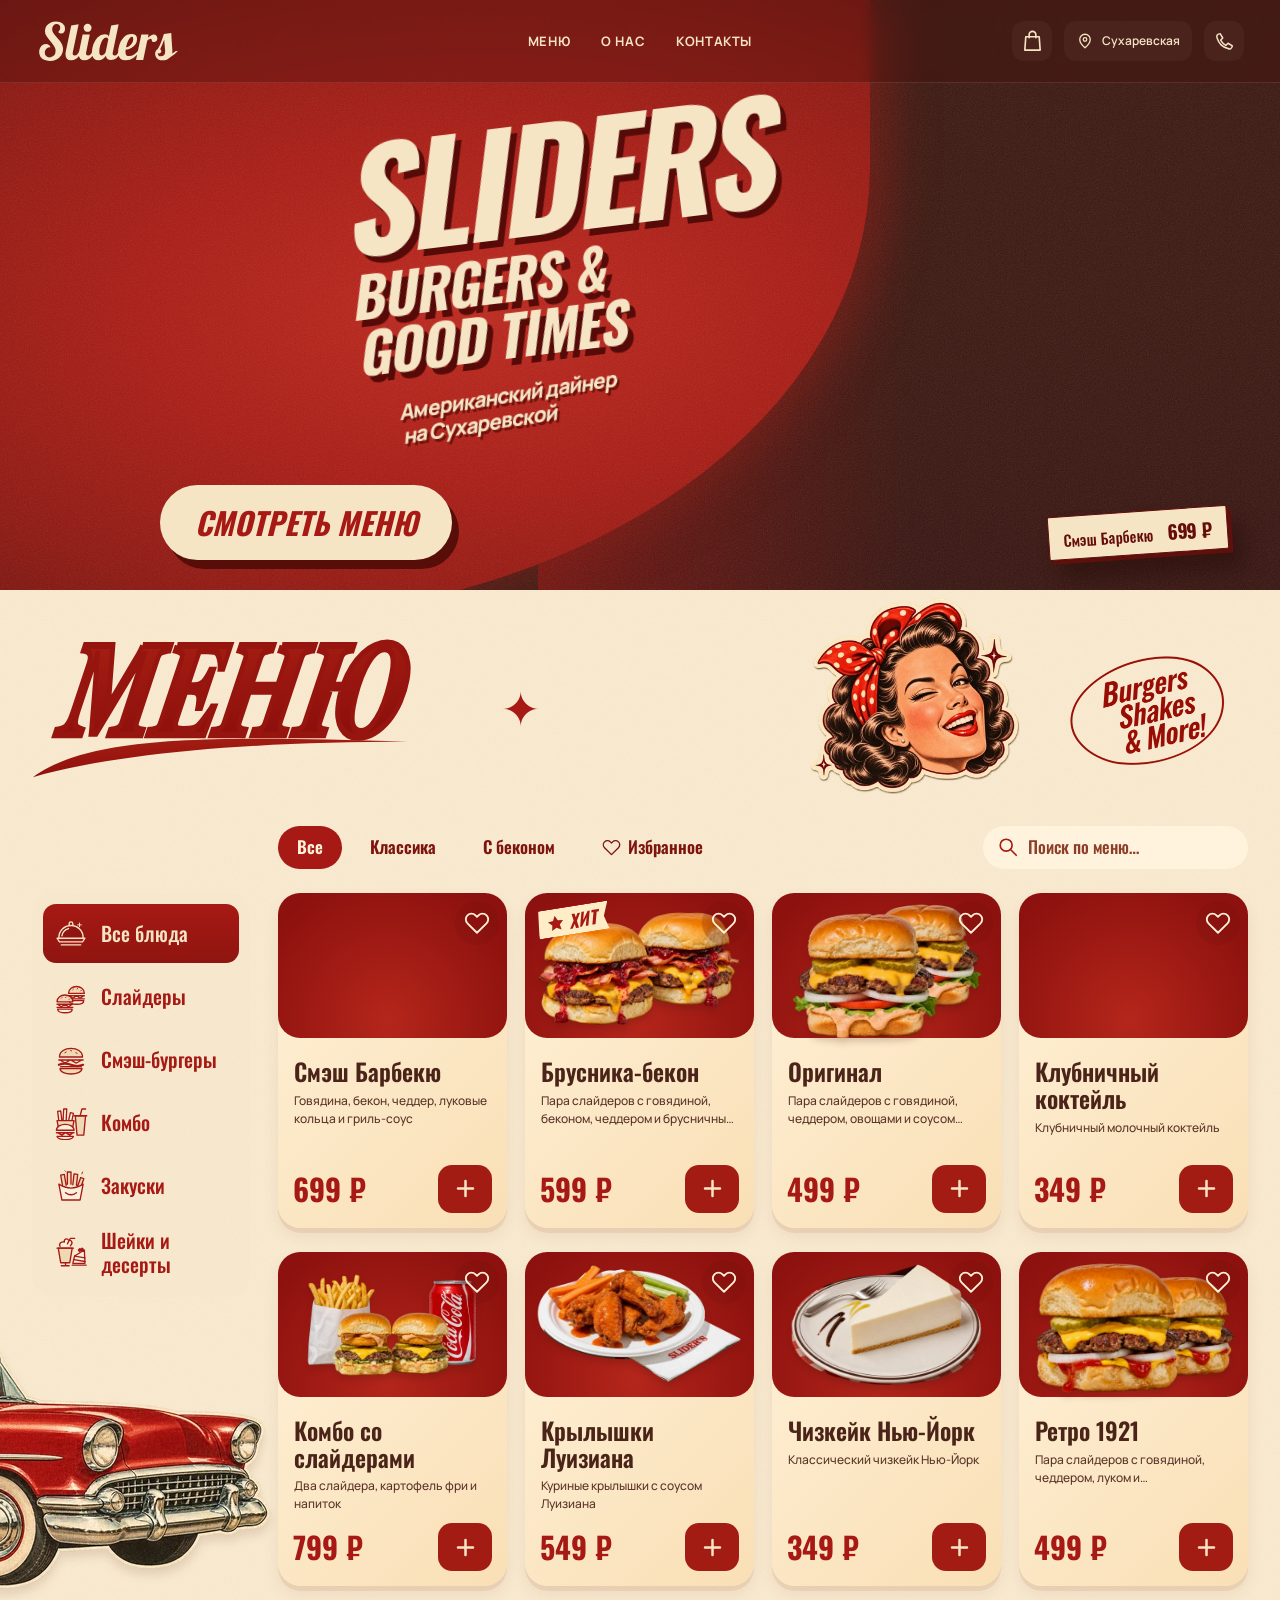
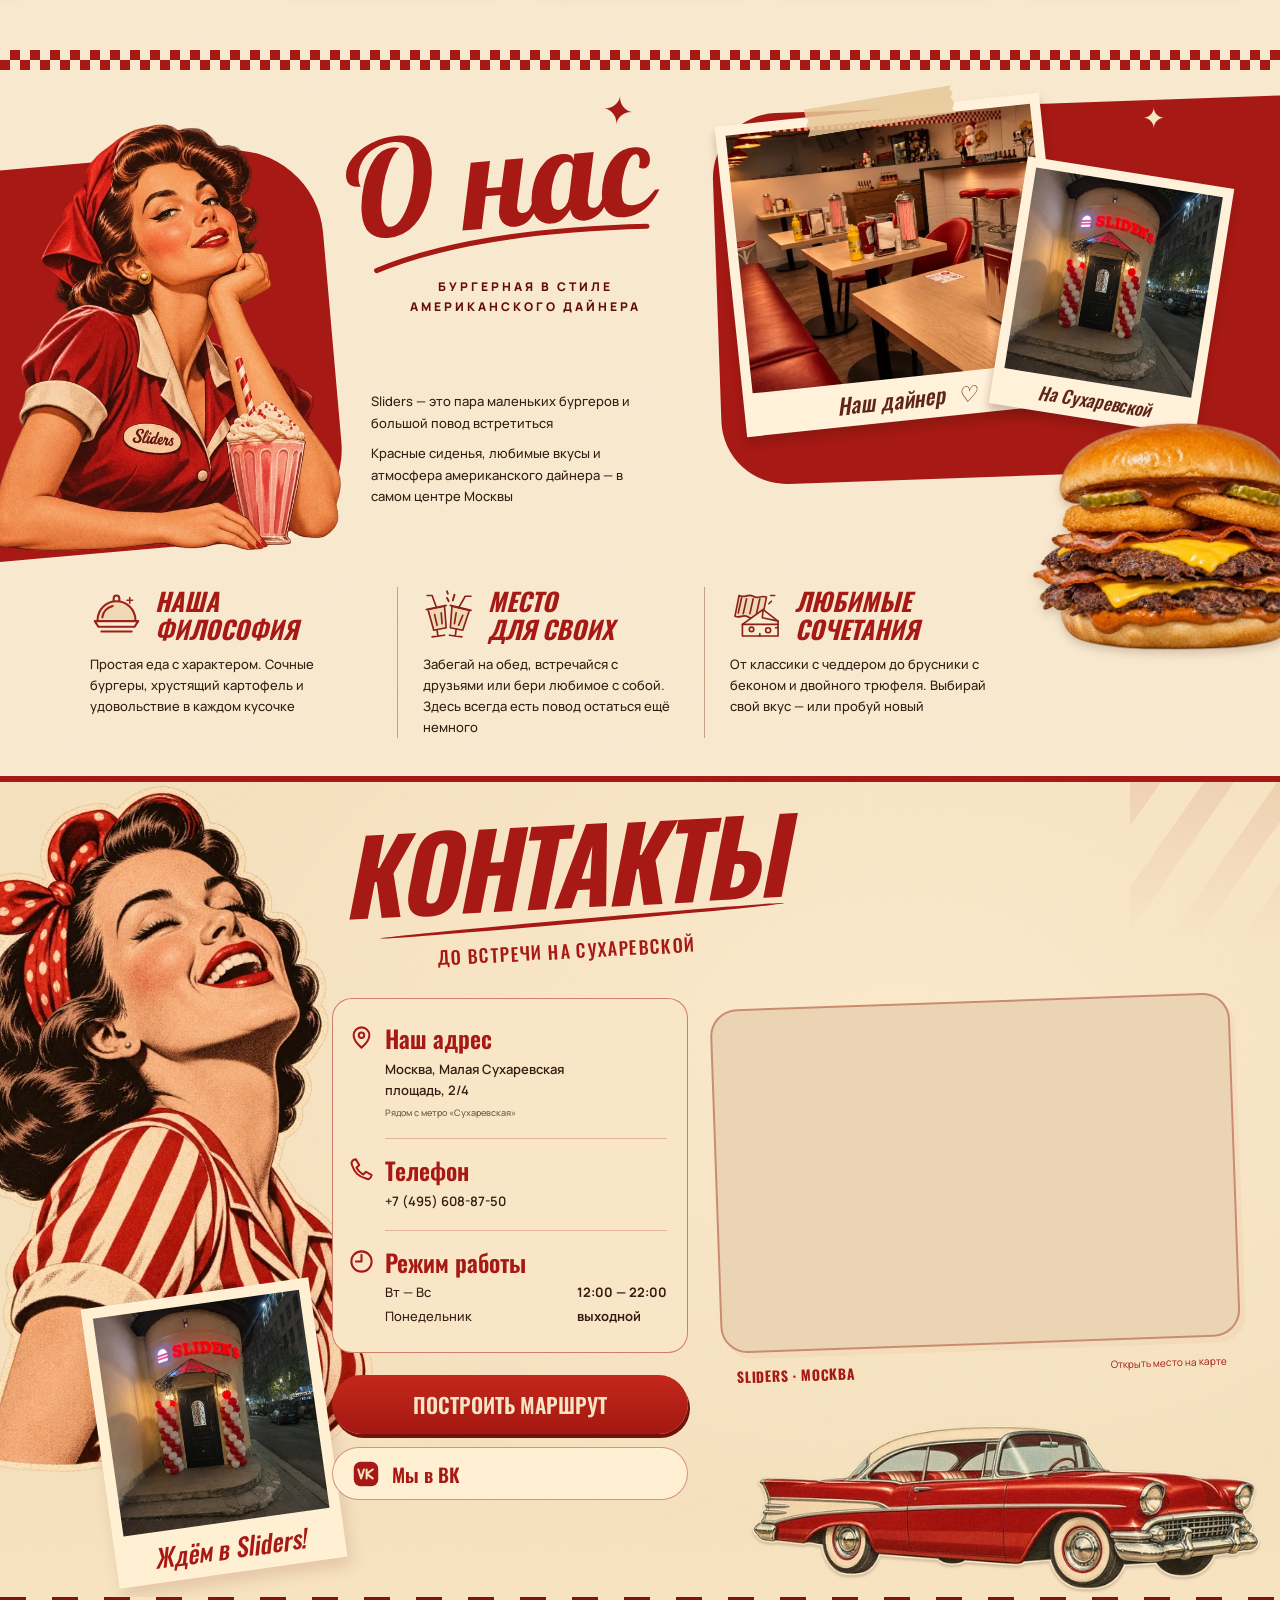
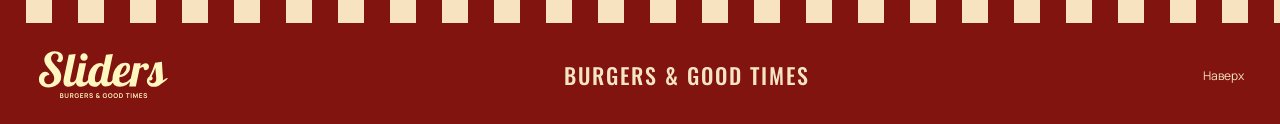
==== commit 9e7f0b60: "Add ingredient exclusions and distinct cart variants" ====
--- a/index.html
+++ b/index.html
@@ -1,5 +1,5 @@
 <!doctype html>
-<html lang="ru"><head><meta charset="utf-8"><meta name="viewport" content="width=device-width,initial-scale=1,viewport-fit=cover"><meta name="theme-color" content="#a31813"><meta name="robots" content="noindex,nofollow"><title>Sliders — Burgers & Good Times</title><meta name="description" content="Слайдеры, большие смэш-бургеры и милкшейки в американском дайнере на Сухаревской. Москва, Малая Сухаревская площадь, 2/4."><meta property="og:title" content="Sliders — Burgers & Good Times"><meta property="og:image" content="https://fastnightshadow-bit.github.io/sliders-diner-demo/assets/smash-bbq-original.jpg"><link rel="icon" type="image/svg+xml" sizes="any" href="assets/favicon-burger.svg"><link rel="preload" as="font" href="assets/font-web-7.woff2" type="font/woff2" crossorigin><link rel="preload" as="font" href="assets/font-web-1.woff2" type="font/woff2" crossorigin><link rel="stylesheet" href="assets/fonts.css"><link rel="stylesheet" href="poster.css"><link rel="stylesheet" href="contacts.css"><link rel="stylesheet" href="about-story.css"><link rel="stylesheet" href="menu-polish.css"><link rel="stylesheet" href="full-menu.css"><script src="dishes.js" defer></script><script src="image-loading.js?v=25" defer></script><script src="cart-recommendations.js?v=26" defer></script><script src="mobile-hero.js?v=30" defer></script><script src="mobile-experience.js?v=29" defer></script><script src="mobile-dialogs.js?v=30" defer></script><script src="app.js?v=29" defer></script><link rel="stylesheet" href="performance.css"><link rel="stylesheet" href="mobile.css"><link rel="stylesheet" href="menu-experience.css?v=22"><link rel="stylesheet" href="cart.css?v=27.1"><link rel="stylesheet" href="mobile-reference.css?v=30"></head>
+<html lang="ru"><head><meta charset="utf-8"><meta name="viewport" content="width=device-width,initial-scale=1,viewport-fit=cover"><meta name="theme-color" content="#a31813"><meta name="robots" content="noindex,nofollow"><title>Sliders — Burgers & Good Times</title><meta name="description" content="Слайдеры, большие смэш-бургеры и милкшейки в американском дайнере на Сухаревской. Москва, Малая Сухаревская площадь, 2/4."><meta property="og:title" content="Sliders — Burgers & Good Times"><meta property="og:image" content="https://fastnightshadow-bit.github.io/sliders-diner-demo/assets/smash-bbq-original.jpg"><link rel="icon" type="image/svg+xml" sizes="any" href="assets/favicon-burger.svg"><link rel="preload" as="font" href="assets/font-web-7.woff2" type="font/woff2" crossorigin><link rel="preload" as="font" href="assets/font-web-1.woff2" type="font/woff2" crossorigin><link rel="preconnect" href="https://yandex.ru"><link rel="stylesheet" href="assets/fonts.css"><link rel="stylesheet" href="poster.css"><link rel="stylesheet" href="contacts.css"><link rel="stylesheet" href="about-story.css"><link rel="stylesheet" href="menu-polish.css"><link rel="stylesheet" href="full-menu.css"><script src="dishes.js" defer></script><script src="image-loading.js?v=25" defer></script><script src="cart-recommendations.js?v=26" defer></script><script src="mobile-hero.js?v=30" defer></script><script src="mobile-experience.js?v=29" defer></script><script src="mobile-dialogs.js?v=30" defer></script><script src="cart-options.js?v=32" defer></script><script src="dish-options.js?v=32" defer></script><script src="app.js?v=32" defer></script><script src="map-loading.js?v=31" defer></script><link rel="stylesheet" href="performance.css"><link rel="stylesheet" href="mobile.css"><link rel="stylesheet" href="menu-experience.css?v=22"><link rel="stylesheet" href="cart.css?v=31"><link rel="stylesheet" href="mobile-reference.css?v=30"><link rel="stylesheet" href="dish-options.css?v=32"></head>
 <body><a class="skip-link" href="#main">Перейти к содержимому</a>
 <header class="site-header"><div class="header-inner"><a class="brand" href="#" aria-label="Sliders — на главную"><span class="checker-mark" aria-hidden="true"></span><picture><source srcset="assets/sliders-wordmark.svg"><img decoding="async" src="assets/sliders-logo.svg" alt="Sliders" width="180" height="76"></picture></a><button class="nav-toggle" aria-label="Открыть навигацию" aria-expanded="false" aria-controls="main-nav"><span></span><span></span></button><nav id="main-nav" class="main-nav" aria-label="Основная навигация"><a href="#menu">Меню</a><a href="#about">О нас</a><a href="#visit">Контакты</a></nav><div class="header-contact"><button class="cart-toggle" type="button" aria-label="Открыть корзину"><img decoding="async" src="assets/icon-bag.svg" alt="" width="23" height="23"><span id="cart-count" hidden>0</span></button><a href="#visit" class="location-pill"><img decoding="async" src="assets/icon-pin.svg" alt="" width="18" height="18"><span>Сухаревская</span></a><a class="phone-circle" href="tel:+74956088750" aria-label="Позвонить в Sliders"><img decoding="async" src="assets/icon-phone.svg" alt="" width="21" height="21"></a></div></div></header>
 <main id="main"><section class="poster-hero" aria-labelledby="hero-title"><div class="hero-room"><picture><source media="(max-width:1000px)" srcset="assets/mobile-hero-v28-480.webp 480w, assets/mobile-hero-v28-800.webp 800w, assets/mobile-hero-v28-1000.webp 1000w" sizes="100vw"><img decoding="async" src="assets/diner-evening-1000.webp" srcset="assets/diner-evening-640.webp 640w, assets/diner-evening-1000.webp 1000w, assets/diner-evening.webp 1672w" sizes="(max-width: 800px) 100vw, 60vw" width="1672" height="940" alt="" fetchpriority="high"></picture></div><div class="hero-red"></div><div class="hero-grain" aria-hidden="true"></div><div class="hero-swoosh" aria-hidden="true"></div><div class="hero-copy"><h1 id="hero-title">SLIDERS</h1><p class="hero-motto">BURGERS & <br>GOOD TIMES</p><p class="hero-subtitle">Американский дайнер<br> на Сухаревской</p><span class="hero-small">МАЛЕНЬКИЕ БУРГЕРЫ · БОЛЬШОЙ ВКУС</span></div><div class="hero-scene"><div class="hero-woman parallax-layer" data-depth="0.018"><picture><source media="(max-width:1000px)" srcset="[data-uri]"><img decoding="async" src="assets/hostess-1000.webp" srcset="assets/hostess-640.webp 640w, assets/hostess-1000.webp 1000w, assets/hostess.webp 1024w" sizes="(min-width: 1452px) 450px, (min-width: 1001px) 31vw, (min-width: 536px) 245px, calc(49vw - 18px)" width="1024" height="1536" alt="" fetchpriority="high"></picture></div><div class="hero-food parallax-layer" data-depth="-0.012"><picture><source media="(max-width:1000px)" srcset="[data-uri]"><img decoding="async" class="food-cutout food-photo" src="assets/bbq-cutout-v5-1000.webp" srcset="assets/menu-food-v23-bbq-320.webp 320w, assets/menu-food-v23-bbq-480.webp 480w, assets/bbq-cutout-v5-640.webp 640w, assets/bbq-cutout-v5-1000.webp 1000w, assets/bbq-cutout-v5.webp 1435w" sizes="(min-width: 1582px) 680px, (min-width: 1001px) 43vw, (min-width: 650px) 460px, calc(75vw - 27px)" alt="Смэш Барбекю" width="1435" height="1096" fetchpriority="high"></picture><span class="hero-food-label">Смэш Барбекю <b>699 ₽</b></span></div></div><span class="hero-star star-one" aria-hidden="true">✦</span><span class="hero-star star-two" aria-hidden="true">✦</span><a href="#menu" class="hero-button">Смотреть меню </a><span class="hero-checks" aria-hidden="true"></span></section>
@@ -68,7 +68,7 @@
 <section class="visit-section paper" id="visit" aria-label="Контакты Sliders"><div class="visit-desktop"><div class="contact-poster"><div class="contact-portrait" aria-hidden="true"><img decoding="async" src="assets/hostess-1000.webp" srcset="assets/hostess-640.webp 640w, assets/hostess-1000.webp 1000w, assets/hostess.webp 1024w" sizes="(max-width: 359px) 90vw, (max-width: 600px) 45vw, (max-width: 1000px) 315px, 480px" alt="" width="1024" height="1536" loading="lazy"></div><header class="contact-heading"><h2>Контакты</h2><p>До встречи на Сухаревской</p></header><a class="entrance-polaroid" href="https://yandex.ru/maps/org/sliders/8034663955/panorama/" target="_blank" rel="noopener noreferrer" aria-label="Посмотреть вход в Sliders на панораме"><img decoding="async" src="assets/interior-1280-1000.webp" srcset="assets/interior-1280-640.webp 640w, assets/interior-1280-1000.webp 1000w, assets/interior-1280.webp 1086w" sizes="(max-width: 359px) 90vw, (max-width: 600px) 45vw, (max-width: 1000px) 315px, 480px" alt="Настоящий вход в Sliders с красной вывеской" width="1280" height="1280" loading="lazy"><span>Ждём в Sliders!</span></a><div class="contact-details"><dl class="contact-info"><div><dt><svg viewBox="0 0 24 24" fill="none" stroke="currentColor" stroke-width="1.8" stroke-linecap="round" stroke-linejoin="round" aria-hidden="true"><path d="M19 10c0 5-7 11-7 11S5 15 5 10a7 7 0 1 1 14 0Z"/><circle cx="12" cy="10" r="2.4"/></svg><span>Наш адрес</span></dt><dd>Москва, Малая Сухаревская<br>площадь, 2/4</dd><dd class="contact-small">Рядом с метро «Сухаревская»</dd></div><div><dt><svg viewBox="0 0 24 24" fill="none" stroke="currentColor" stroke-width="1.8" stroke-linecap="round" stroke-linejoin="round" aria-hidden="true"><path d="m7 3 3 5-2.5 2.5a16 16 0 0 0 6 6L16 14l5 3c-1 4-3 4-5 3C9 18 6 15 3.5 8 2.5 5.5 4 3 7 3Z"/></svg><span>Телефон</span></dt><dd><a href="tel:+74956088750">+7 (495) 608-87-50</a></dd></div><div><dt><svg viewBox="0 0 24 24" fill="none" stroke="currentColor" stroke-width="1.8" stroke-linecap="round" stroke-linejoin="round" aria-hidden="true"><circle cx="12" cy="12" r="9"/><path d="M12 6v6H7"/></svg><span>Режим работы</span></dt><dd class="contact-hours"><span>Вт — Вс</span><b>12:00 — 22:00</b><span>Понедельник</span><b>выходной</b></dd></div></dl><a class="red-button contact-route" href="https://yandex.ru/maps/?mode=routes&amp;rtext=~55.773015,37.628173&amp;ruri=~ymapsbm1%3A%2F%2Forg%3Foid%3D8034663955&amp;rtt=pd" target="_blank" rel="noopener noreferrer">Построить маршрут</a><a class="contact-vk" href="https://vk.com/sliders1921" target="_blank" rel="noopener noreferrer"><img decoding="async" src="assets/icon-vk.svg" width="28" height="28" alt=""><span class="vk-label">Мы в ВК</span></a></div><div class="contact-location"><div class="contact-map"><iframe title="Карточка Sliders на Яндекс Картах" data-src="https://yandex.ru/map-widget/v1/?ol=biz&amp;oid=8034663955&amp;ll=37.628173%2C55.773015&amp;z=17&amp;lang=ru_RU" loading="lazy" referrerpolicy="strict-origin-when-cross-origin" allowfullscreen></iframe></div><a class="contact-map-caption" href="https://yandex.ru/maps/org/sliders/8034663955/" target="_blank" rel="noopener noreferrer"><b>SLIDERS · МОСКВА</b><span>Открыть место на карте</span></a></div><img decoding="async" class="contact-car" src="assets/retro-car.webp" alt="" width="2172" height="724" loading="lazy"></div></div><div class="visit-mobile"><div class="container"><div class="visit-heading"><p class="eyebrow">ЗАХОДИ В ГОСТИ</p><h2 id="visit-title">Твой столик<br>на Сухаревской</h2></div><div class="visit-grid"><div class="address-card"><span class="address-icon" aria-hidden="true">⌖</span><h3>Малая Сухаревская<br>площадь, 2/4</h3><p>Москва · рядом с метро «Сухаревская»<br>Ищи красную вывеску Sliders</p><a class="red-button" href="https://yandex.ru/maps/?mode=routes&amp;rtext=~55.773015,37.628173&amp;ruri=~ymapsbm1%3A%2F%2Forg%3Foid%3D8034663955&amp;rtt=pd" target="_blank" rel="noopener noreferrer">Построить маршрут </a><div class="contact-links"><a href="tel:+74956088750">+7 (495) 608-87-50</a><a href="https://vk.com/sliders1921" target="_blank" rel="noopener noreferrer">Мы в ВК</a></div><p class="hours-note">Часы работы и отзывы — <a href="https://yandex.ru/maps/org/8034663955" target="_blank" rel="noopener noreferrer">на Яндекс Картах</a></p></div><div class="map-card"><iframe title="Sliders на Яндекс Картах — Малая Сухаревская площадь, 2/4" data-src="https://yandex.ru/map-widget/v1/?ol=biz&amp;oid=8034663955&amp;ll=37.628173%2C55.773015&amp;z=17&amp;lang=ru_RU" loading="lazy" referrerpolicy="strict-origin-when-cross-origin" allowfullscreen></iframe><a href="https://yandex.ru/maps/org/8034663955" target="_blank" rel="noopener noreferrer">SLIDERS · МОСКВА <span>Открыть карту</span></a></div></div></div></div></section></main>
 <footer><div class="checker-divider" aria-hidden="true"></div><div class="container footer-top"><a href="#" class="brand" aria-label="Sliders — наверх"><img decoding="async" src="assets/sliders-logo.svg" alt="Sliders" width="180" height="76"></a><span>BURGERS & GOOD TIMES</span><a href="#">Наверх</a></div></footer>
 <button class="mobile-reference-only mobile-cart-dock" id="mobile-cart-dock" type="button" hidden><img src="assets/icon-bag.svg" width="25" height="28" alt=""><span id="mobile-cart-summary"></span><span class="dock-action">В корзину</span></button>
-<dialog id="dish-dialog" class="dish-dialog" aria-labelledby="dialog-title" aria-describedby="dialog-description"><button class="dialog-close" type="button" aria-label="Закрыть карточку блюда">×</button><div class="dialog-shell"><div class="dialog-art"><span class="dialog-star" aria-hidden="true">✦</span><div id="dialog-food"></div><p class="dialog-slogan">ВКУС К КОТОРОМУ <br>ХОЧЕТСЯ ВЕРНУТЬСЯ</p></div><div class="dialog-copy"><p id="dialog-category" class="eyebrow"></p><h2 id="dialog-title"></h2><img decoding="async" class="dialog-woman" src="assets/hostess-1000.webp" srcset="assets/hostess-640.webp 640w, assets/hostess-1000.webp 1000w, assets/hostess.webp 1024w" sizes="(max-width: 359px) 90vw, (max-width: 600px) 45vw, (max-width: 1000px) 315px, 480px" width="1024" height="1536" alt=""><p id="dialog-description"></p><div class="ingredient-box"><h3>Что внутри</h3><ul id="dialog-ingredients"></ul></div><div class="dialog-order"><strong id="dialog-price"></strong><button class="red-button" id="dialog-action" type="button">В корзину </button></div><p class="dialog-note">Если есть аллергия, уточни полный состав у команды Sliders</p><button class="dialog-back" type="button">Вернуться к меню</button></div><div class="dialog-decoration" aria-hidden="true"><div class="dialog-checkers"></div><img decoding="async" class="dialog-car" src="assets/retro-car.webp" width="2172" height="724" alt=""></div></div></dialog><dialog class="cart-dialog" id="cart-dialog" aria-labelledby="cart-title">
+<dialog id="dish-dialog" class="dish-dialog" aria-labelledby="dialog-title" aria-describedby="dialog-description"><button class="dialog-close" type="button" aria-label="Закрыть карточку блюда">×</button><div class="dialog-shell"><div class="dialog-art"><span class="dialog-star" aria-hidden="true">✦</span><div id="dialog-food"></div><p class="dialog-slogan">ВКУС К КОТОРОМУ <br>ХОЧЕТСЯ ВЕРНУТЬСЯ</p></div><div class="dialog-copy"><p id="dialog-category" class="eyebrow"></p><h2 id="dialog-title"></h2><img decoding="async" class="dialog-woman" src="assets/hostess-1000.webp" srcset="assets/hostess-640.webp 640w, assets/hostess-1000.webp 1000w, assets/hostess.webp 1024w" sizes="(max-width: 359px) 90vw, (max-width: 600px) 45vw, (max-width: 1000px) 315px, 480px" width="1024" height="1536" alt=""><p id="dialog-description"></p><div class="ingredient-box"><h3>Что внутри</h3><p id="ingredient-help" class="ingredient-help">Сними галочку, чтобы убрать. Цена не меняется.</p><ul id="dialog-ingredients"></ul><p id="ingredient-summary" class="ingredient-summary" role="status" aria-live="polite"></p></div><div class="dialog-order"><strong id="dialog-price"></strong><button class="red-button" id="dialog-action" type="button">В корзину </button></div><p class="dialog-note">Если есть аллергия, уточни полный состав у команды Sliders</p><button class="dialog-back" type="button">Вернуться к меню</button></div><div class="dialog-decoration" aria-hidden="true"><div class="dialog-checkers"></div><img decoding="async" class="dialog-car" src="assets/retro-car.webp" width="2172" height="724" alt=""></div></div></dialog><dialog class="cart-dialog" id="cart-dialog" aria-labelledby="cart-title">
   <button class="cart-drag-handle" id="cart-drag-handle" type="button" aria-label="Свернуть корзину"></button>
   <button class="cart-close" aria-label="Закрыть корзину" type="button">×</button>
   <div class="cart-mobile-heading"><img src="assets/cart-diner-v26-480.webp" width="80" height="101" alt="" loading="lazy" decoding="async"><h2 id="cart-mobile-title">Корзина</h2></div>
--- a/cart.css
+++ b/cart.css
@@ -19,10 +19,10 @@
 .cart-illustration{width:100%;height:300px;object-fit:contain;margin:4px 0 6px;flex:1;min-height:0}
 .cart-spark{position:absolute;z-index:-1;color:var(--red);font:38px/1 Georgia,serif}
 .cart-spark-one{top:84px;right:2px}.cart-spark-two{top:230px;left:0;font-size:44px}.cart-spark-three{top:274px;right:22px;font-size:22px}
-.cart-content{min-width:0;display:flex;flex-direction:column;padding:10px 0 0}
+.cart-content{min-width:0;display:flex;flex-direction:column;padding:52px 0 0}
 .cart-close{z-index:4;top:13px;right:13px;width:42px;height:42px;border:2px solid var(--cart-paper);box-shadow:0 0 0 1px var(--red);font:34px/1 Arial,sans-serif;display:grid;place-items:center;transition:background .15s,transform .15s}
 .cart-close:hover{background:var(--deep);transform:rotate(8deg)}
-#cart-items{display:grid;gap:9px;margin:0;padding-right:0;max-height:310px;overflow:auto;scrollbar-width:thin;scrollbar-color:#b86549 transparent;overscroll-behavior:contain}
+#cart-items{display:grid;gap:9px;margin:0;padding-right:0;max-height:clamp(140px,calc(100dvh - 540px),310px);overflow:auto;scrollbar-width:thin;scrollbar-color:#b86549 transparent;overscroll-behavior:contain}
 .cart-dialog .cart-item{display:grid;grid-template-columns:112px minmax(120px,1fr) 104px 92px 36px;gap:15px;align-items:center;padding:0 12px 0 0;border:1px solid #ac57365c;border-radius:21px;min-height:104px}
 .cart-dialog .cart-item-art{height:102px;width:112px;padding:5px;border-radius:19px;background:radial-gradient(ellipse at 50% 80%,#b32518,#880f09);overflow:hidden;align-self:stretch;display:grid;place-items:center}
 .cart-dialog .cart-item-art .food-cutout,.cart-dialog .cart-item-art .food-photo{width:100%;height:100%;object-fit:contain;max-height:102px}
--- a/dish-options.css
+++ b/dish-options.css
@@ -0,0 +1,21 @@
+.ingredient-box .ingredient-help{font:500 11px/1.5 var(--body);color:#76503a;margin:5px 0 9px}
+.ingredient-box #dialog-ingredients{display:grid;grid-template-columns:repeat(2,minmax(0,1fr));gap:2px 12px;padding:0}
+.ingredient-box li{display:block;min-width:0}.ingredient-box li:before{display:none}
+.ingredient-box label{display:flex;align-items:center;gap:9px;min-height:38px;padding:5px 0;cursor:pointer;font:500 12px/1.4 var(--body);color:#442619}
+.ingredient-box input{appearance:none;-webkit-appearance:none;display:grid;place-items:center;flex:0 0 20px;width:20px;height:20px;margin:0;border:1.5px solid #a71914;border-radius:4px;background:transparent;cursor:pointer;transition:background .15s}
+.ingredient-box input:checked{background:#a71914}
+.ingredient-box input:checked:after{content:'';width:6px;height:11px;border:solid #fff0d5;border-width:0 2px 2px 0;transform:translateY(-1px) rotate(45deg)}
+.ingredient-box input:focus-visible{outline:2px solid #a71914;outline-offset:3px}
+.ingredient-box input:not(:checked)+span{color:#92644c;text-decoration:line-through;text-decoration-thickness:1px}
+.ingredient-summary{font:500 11px/1.5 var(--body);color:#85543c;margin:9px 0 0}
+.ingredient-summary.is-invalid{color:#a71914;font-weight:700}
+#dialog-action:disabled{opacity:.5;box-shadow:none;transform:none}
+.cart-dialog .cart-item-info>.cart-item-options{display:block;-webkit-line-clamp:unset;overflow:visible;color:#9e2017;font-weight:600;overflow-wrap:anywhere}
+@media(max-width:1000px){
+  .ingredient-box label{min-height:44px;font-size:12px}
+  .ingredient-box .ingredient-help,.ingredient-summary{font-size:11px}
+  .cart-dialog .cart-item.is-customized{grid-template-rows:auto auto 33px}
+  .cart-dialog .cart-item-info>.cart-item-options{display:block;-webkit-line-clamp:unset;overflow:visible;padding-right:0;font-size:10px;line-height:1.5}
+}
+@media(max-width:359px){.ingredient-box #dialog-ingredients{grid-template-columns:minmax(0,1fr)}}
+@media(prefers-reduced-motion:reduce){.ingredient-box input{transition:none}}
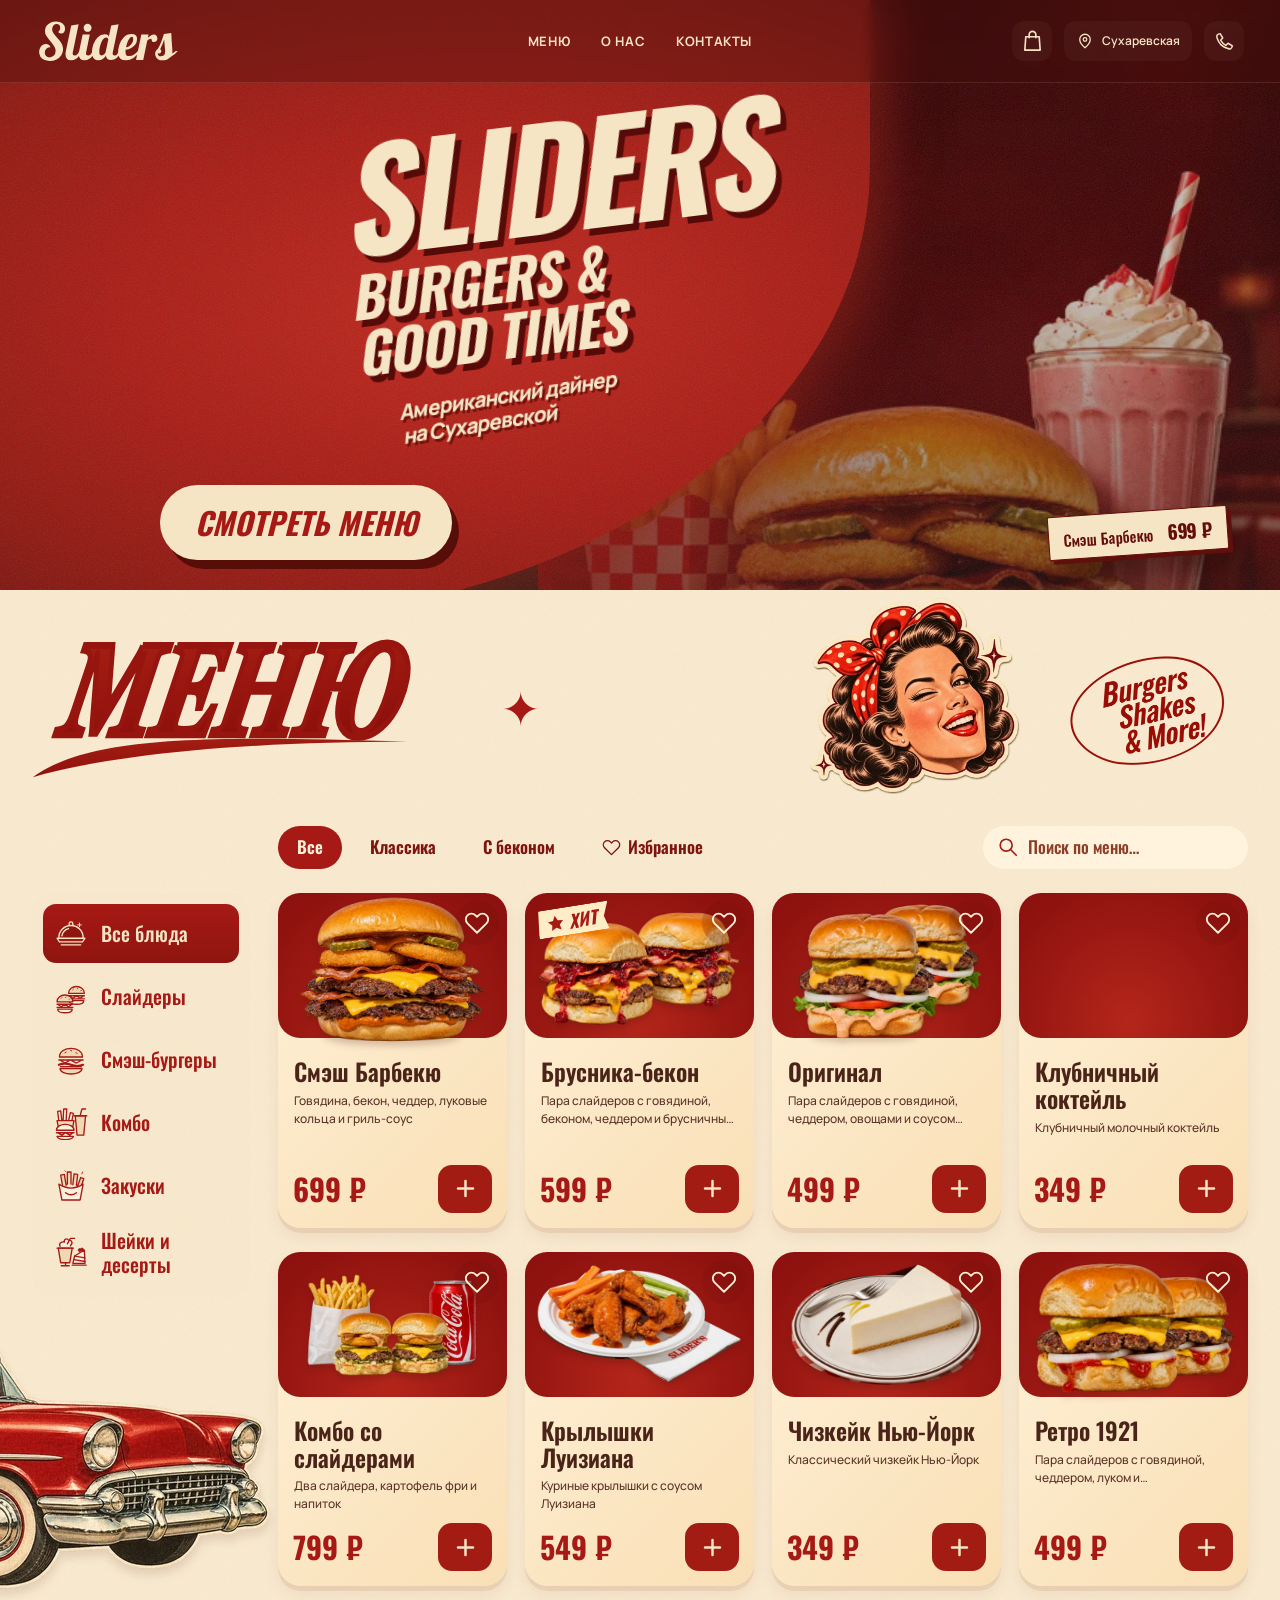
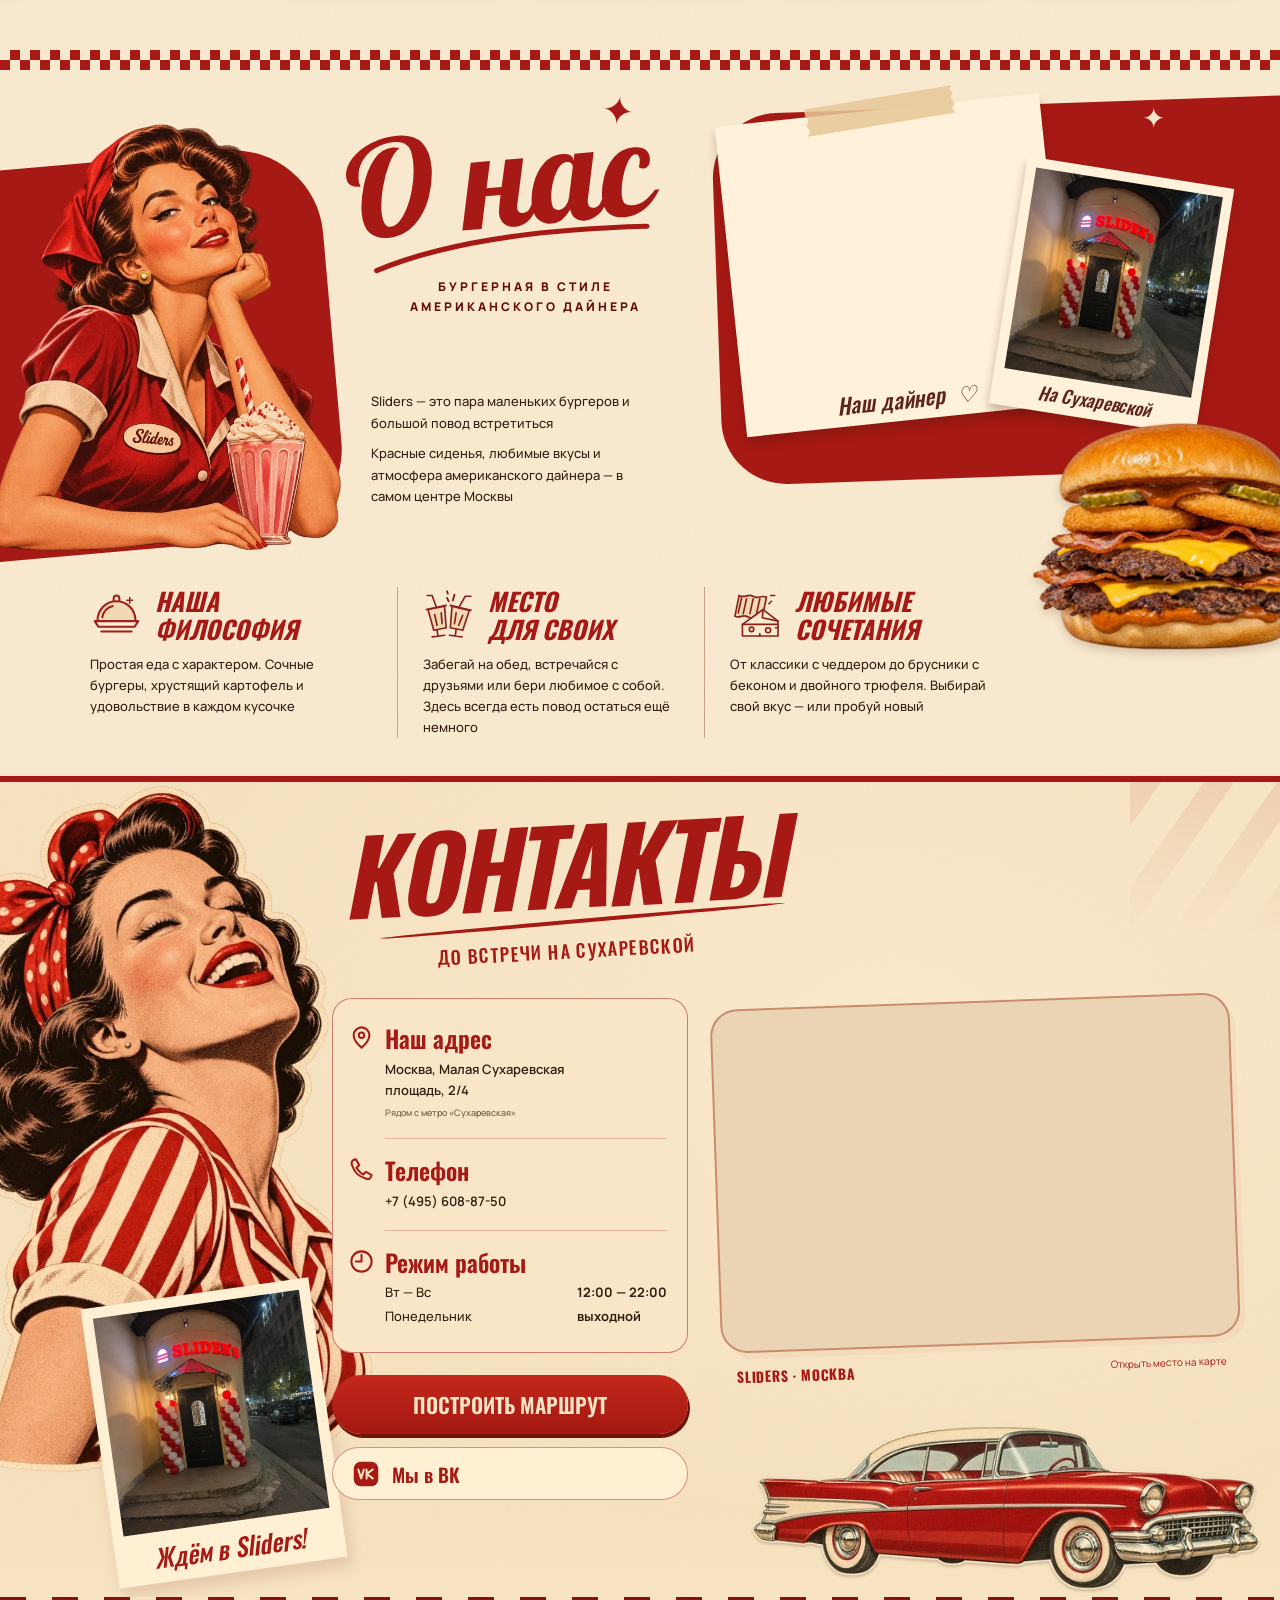
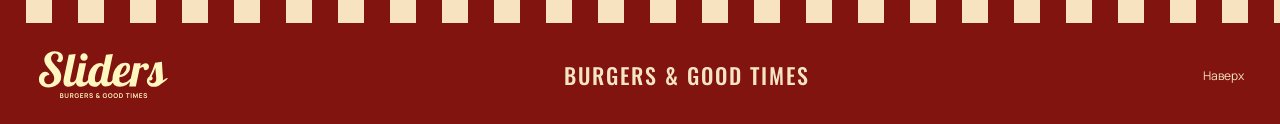
==== commit e07b28da: "Use hand-drawn ingredient checkmarks" ====
--- a/index.html
+++ b/index.html
@@ -1,5 +1,5 @@
 <!doctype html>
-<html lang="ru"><head><meta charset="utf-8"><meta name="viewport" content="width=device-width,initial-scale=1,viewport-fit=cover"><meta name="theme-color" content="#a31813"><meta name="robots" content="noindex,nofollow"><title>Sliders — Burgers & Good Times</title><meta name="description" content="Слайдеры, большие смэш-бургеры и милкшейки в американском дайнере на Сухаревской. Москва, Малая Сухаревская площадь, 2/4."><meta property="og:title" content="Sliders — Burgers & Good Times"><meta property="og:image" content="https://fastnightshadow-bit.github.io/sliders-diner-demo/assets/smash-bbq-original.jpg"><link rel="icon" type="image/svg+xml" sizes="any" href="assets/favicon-burger.svg"><link rel="preload" as="font" href="assets/font-web-7.woff2" type="font/woff2" crossorigin><link rel="preload" as="font" href="assets/font-web-1.woff2" type="font/woff2" crossorigin><link rel="preconnect" href="https://yandex.ru"><link rel="stylesheet" href="assets/fonts.css"><link rel="stylesheet" href="poster.css"><link rel="stylesheet" href="contacts.css"><link rel="stylesheet" href="about-story.css"><link rel="stylesheet" href="menu-polish.css"><link rel="stylesheet" href="full-menu.css"><script src="dishes.js" defer></script><script src="image-loading.js?v=25" defer></script><script src="cart-recommendations.js?v=26" defer></script><script src="mobile-hero.js?v=30" defer></script><script src="mobile-experience.js?v=29" defer></script><script src="mobile-dialogs.js?v=30" defer></script><script src="cart-options.js?v=32" defer></script><script src="dish-options.js?v=32" defer></script><script src="app.js?v=32" defer></script><script src="map-loading.js?v=31" defer></script><link rel="stylesheet" href="performance.css"><link rel="stylesheet" href="mobile.css"><link rel="stylesheet" href="menu-experience.css?v=22"><link rel="stylesheet" href="cart.css?v=31"><link rel="stylesheet" href="mobile-reference.css?v=30"><link rel="stylesheet" href="dish-options.css?v=32"></head>
+<html lang="ru"><head><meta charset="utf-8"><meta name="viewport" content="width=device-width,initial-scale=1,viewport-fit=cover"><meta name="theme-color" content="#a31813"><meta name="robots" content="noindex,nofollow"><title>Sliders — Burgers & Good Times</title><meta name="description" content="Слайдеры, большие смэш-бургеры и милкшейки в американском дайнере на Сухаревской. Москва, Малая Сухаревская площадь, 2/4."><meta property="og:title" content="Sliders — Burgers & Good Times"><meta property="og:image" content="https://fastnightshadow-bit.github.io/sliders-diner-demo/assets/smash-bbq-original.jpg"><link rel="icon" type="image/svg+xml" sizes="any" href="assets/favicon-burger.svg"><link rel="preload" as="font" href="assets/font-web-7.woff2" type="font/woff2" crossorigin><link rel="preload" as="font" href="assets/font-web-1.woff2" type="font/woff2" crossorigin><link rel="preconnect" href="https://yandex.ru"><link rel="stylesheet" href="assets/fonts.css"><link rel="stylesheet" href="poster.css"><link rel="stylesheet" href="contacts.css"><link rel="stylesheet" href="about-story.css"><link rel="stylesheet" href="menu-polish.css"><link rel="stylesheet" href="full-menu.css"><script src="dishes.js" defer></script><script src="image-loading.js?v=25" defer></script><script src="cart-recommendations.js?v=26" defer></script><script src="mobile-hero.js?v=30" defer></script><script src="mobile-experience.js?v=29" defer></script><script src="mobile-dialogs.js?v=30" defer></script><script src="cart-options.js?v=32" defer></script><script src="dish-options.js?v=33" defer></script><script src="app.js?v=32" defer></script><script src="map-loading.js?v=31" defer></script><link rel="stylesheet" href="performance.css"><link rel="stylesheet" href="mobile.css"><link rel="stylesheet" href="menu-experience.css?v=22"><link rel="stylesheet" href="cart.css?v=31"><link rel="stylesheet" href="mobile-reference.css?v=30"><link rel="stylesheet" href="dish-options.css?v=33"></head>
 <body><a class="skip-link" href="#main">Перейти к содержимому</a>
 <header class="site-header"><div class="header-inner"><a class="brand" href="#" aria-label="Sliders — на главную"><span class="checker-mark" aria-hidden="true"></span><picture><source srcset="assets/sliders-wordmark.svg"><img decoding="async" src="assets/sliders-logo.svg" alt="Sliders" width="180" height="76"></picture></a><button class="nav-toggle" aria-label="Открыть навигацию" aria-expanded="false" aria-controls="main-nav"><span></span><span></span></button><nav id="main-nav" class="main-nav" aria-label="Основная навигация"><a href="#menu">Меню</a><a href="#about">О нас</a><a href="#visit">Контакты</a></nav><div class="header-contact"><button class="cart-toggle" type="button" aria-label="Открыть корзину"><img decoding="async" src="assets/icon-bag.svg" alt="" width="23" height="23"><span id="cart-count" hidden>0</span></button><a href="#visit" class="location-pill"><img decoding="async" src="assets/icon-pin.svg" alt="" width="18" height="18"><span>Сухаревская</span></a><a class="phone-circle" href="tel:+74956088750" aria-label="Позвонить в Sliders"><img decoding="async" src="assets/icon-phone.svg" alt="" width="21" height="21"></a></div></div></header>
 <main id="main"><section class="poster-hero" aria-labelledby="hero-title"><div class="hero-room"><picture><source media="(max-width:1000px)" srcset="assets/mobile-hero-v28-480.webp 480w, assets/mobile-hero-v28-800.webp 800w, assets/mobile-hero-v28-1000.webp 1000w" sizes="100vw"><img decoding="async" src="assets/diner-evening-1000.webp" srcset="assets/diner-evening-640.webp 640w, assets/diner-evening-1000.webp 1000w, assets/diner-evening.webp 1672w" sizes="(max-width: 800px) 100vw, 60vw" width="1672" height="940" alt="" fetchpriority="high"></picture></div><div class="hero-red"></div><div class="hero-grain" aria-hidden="true"></div><div class="hero-swoosh" aria-hidden="true"></div><div class="hero-copy"><h1 id="hero-title">SLIDERS</h1><p class="hero-motto">BURGERS & <br>GOOD TIMES</p><p class="hero-subtitle">Американский дайнер<br> на Сухаревской</p><span class="hero-small">МАЛЕНЬКИЕ БУРГЕРЫ · БОЛЬШОЙ ВКУС</span></div><div class="hero-scene"><div class="hero-woman parallax-layer" data-depth="0.018"><picture><source media="(max-width:1000px)" srcset="[data-uri]"><img decoding="async" src="assets/hostess-1000.webp" srcset="assets/hostess-640.webp 640w, assets/hostess-1000.webp 1000w, assets/hostess.webp 1024w" sizes="(min-width: 1452px) 450px, (min-width: 1001px) 31vw, (min-width: 536px) 245px, calc(49vw - 18px)" width="1024" height="1536" alt="" fetchpriority="high"></picture></div><div class="hero-food parallax-layer" data-depth="-0.012"><picture><source media="(max-width:1000px)" srcset="[data-uri]"><img decoding="async" class="food-cutout food-photo" src="assets/bbq-cutout-v5-1000.webp" srcset="assets/menu-food-v23-bbq-320.webp 320w, assets/menu-food-v23-bbq-480.webp 480w, assets/bbq-cutout-v5-640.webp 640w, assets/bbq-cutout-v5-1000.webp 1000w, assets/bbq-cutout-v5.webp 1435w" sizes="(min-width: 1582px) 680px, (min-width: 1001px) 43vw, (min-width: 650px) 460px, calc(75vw - 27px)" alt="Смэш Барбекю" width="1435" height="1096" fetchpriority="high"></picture><span class="hero-food-label">Смэш Барбекю <b>699 ₽</b></span></div></div><span class="hero-star star-one" aria-hidden="true">✦</span><span class="hero-star star-two" aria-hidden="true">✦</span><a href="#menu" class="hero-button">Смотреть меню </a><span class="hero-checks" aria-hidden="true"></span></section>
--- a/dish-options.css
+++ b/dish-options.css
@@ -1,12 +1,12 @@
 .ingredient-box .ingredient-help{font:500 11px/1.5 var(--body);color:#76503a;margin:5px 0 9px}
 .ingredient-box #dialog-ingredients{display:grid;grid-template-columns:repeat(2,minmax(0,1fr));gap:2px 12px;padding:0}
 .ingredient-box li{display:block;min-width:0}.ingredient-box li:before{display:none}
-.ingredient-box label{display:flex;align-items:center;gap:9px;min-height:38px;padding:5px 0;cursor:pointer;font:500 12px/1.4 var(--body);color:#442619}
-.ingredient-box input{appearance:none;-webkit-appearance:none;display:grid;place-items:center;flex:0 0 20px;width:20px;height:20px;margin:0;border:1.5px solid #a71914;border-radius:4px;background:transparent;cursor:pointer;transition:background .15s}
-.ingredient-box input:checked{background:#a71914}
-.ingredient-box input:checked:after{content:'';width:6px;height:11px;border:solid #fff0d5;border-width:0 2px 2px 0;transform:translateY(-1px) rotate(45deg)}
+.ingredient-box label{position:relative;display:flex;align-items:center;gap:9px;min-height:38px;padding:5px 0;cursor:pointer;font:500 12px/1.4 var(--body);color:#442619}
+.ingredient-box input{appearance:none;-webkit-appearance:none;display:block;flex:0 0 20px;width:20px;height:20px;margin:0;padding:0;border:0;border-radius:2px;background:transparent url("data:image/svg+xml,%3Csvg xmlns='http://www.w3.org/2000/svg' viewBox='0 0 20 20'%3E%3Cpath d='M1.5 1.7Q10 .6 18.7 1.4L18.3 18.6Q10 19.1 1.1 18.2Z' fill='none' stroke='%23a71914' stroke-opacity='.7' stroke-width='1.1' stroke-linecap='round' stroke-linejoin='round'/%3E%3C/svg%3E") center/20px 20px no-repeat;cursor:pointer}
+.ingredient-checkmark{position:absolute;left:-3px;top:calc(50% - 21px);width:32px;height:32px;pointer-events:none;opacity:0;background:url("data:image/svg+xml,%3Csvg xmlns='http://www.w3.org/2000/svg' viewBox='0 0 32 32'%3E%3Cpath d='M3.5 18.5Q6.2 21.2 10.1 24.2Q17.1 14.9 28.5 5.2' fill='none' stroke='%239e2017' stroke-width='2.1' stroke-linecap='round' stroke-linejoin='round'/%3E%3Cpath d='M5.2 18.8L10.2 22.8 27.7 5.1' fill='none' stroke='%239e2017' stroke-opacity='.35' stroke-width='.7' stroke-linecap='round'/%3E%3C/svg%3E") center/contain no-repeat;transition:opacity .15s}
+.ingredient-box input:checked+.ingredient-checkmark{opacity:1}
 .ingredient-box input:focus-visible{outline:2px solid #a71914;outline-offset:3px}
-.ingredient-box input:not(:checked)+span{color:#92644c;text-decoration:line-through;text-decoration-thickness:1px}
+.ingredient-box input:not(:checked)~.ingredient-name{color:#92644c;text-decoration:line-through;text-decoration-thickness:1px}
 .ingredient-summary{font:500 11px/1.5 var(--body);color:#85543c;margin:9px 0 0}
 .ingredient-summary.is-invalid{color:#a71914;font-weight:700}
 #dialog-action:disabled{opacity:.5;box-shadow:none;transform:none}
@@ -18,4 +18,4 @@
   .cart-dialog .cart-item-info>.cart-item-options{display:block;-webkit-line-clamp:unset;overflow:visible;padding-right:0;font-size:10px;line-height:1.5}
 }
 @media(max-width:359px){.ingredient-box #dialog-ingredients{grid-template-columns:minmax(0,1fr)}}
-@media(prefers-reduced-motion:reduce){.ingredient-box input{transition:none}}
+@media(prefers-reduced-motion:reduce){.ingredient-checkmark{transition:none}}
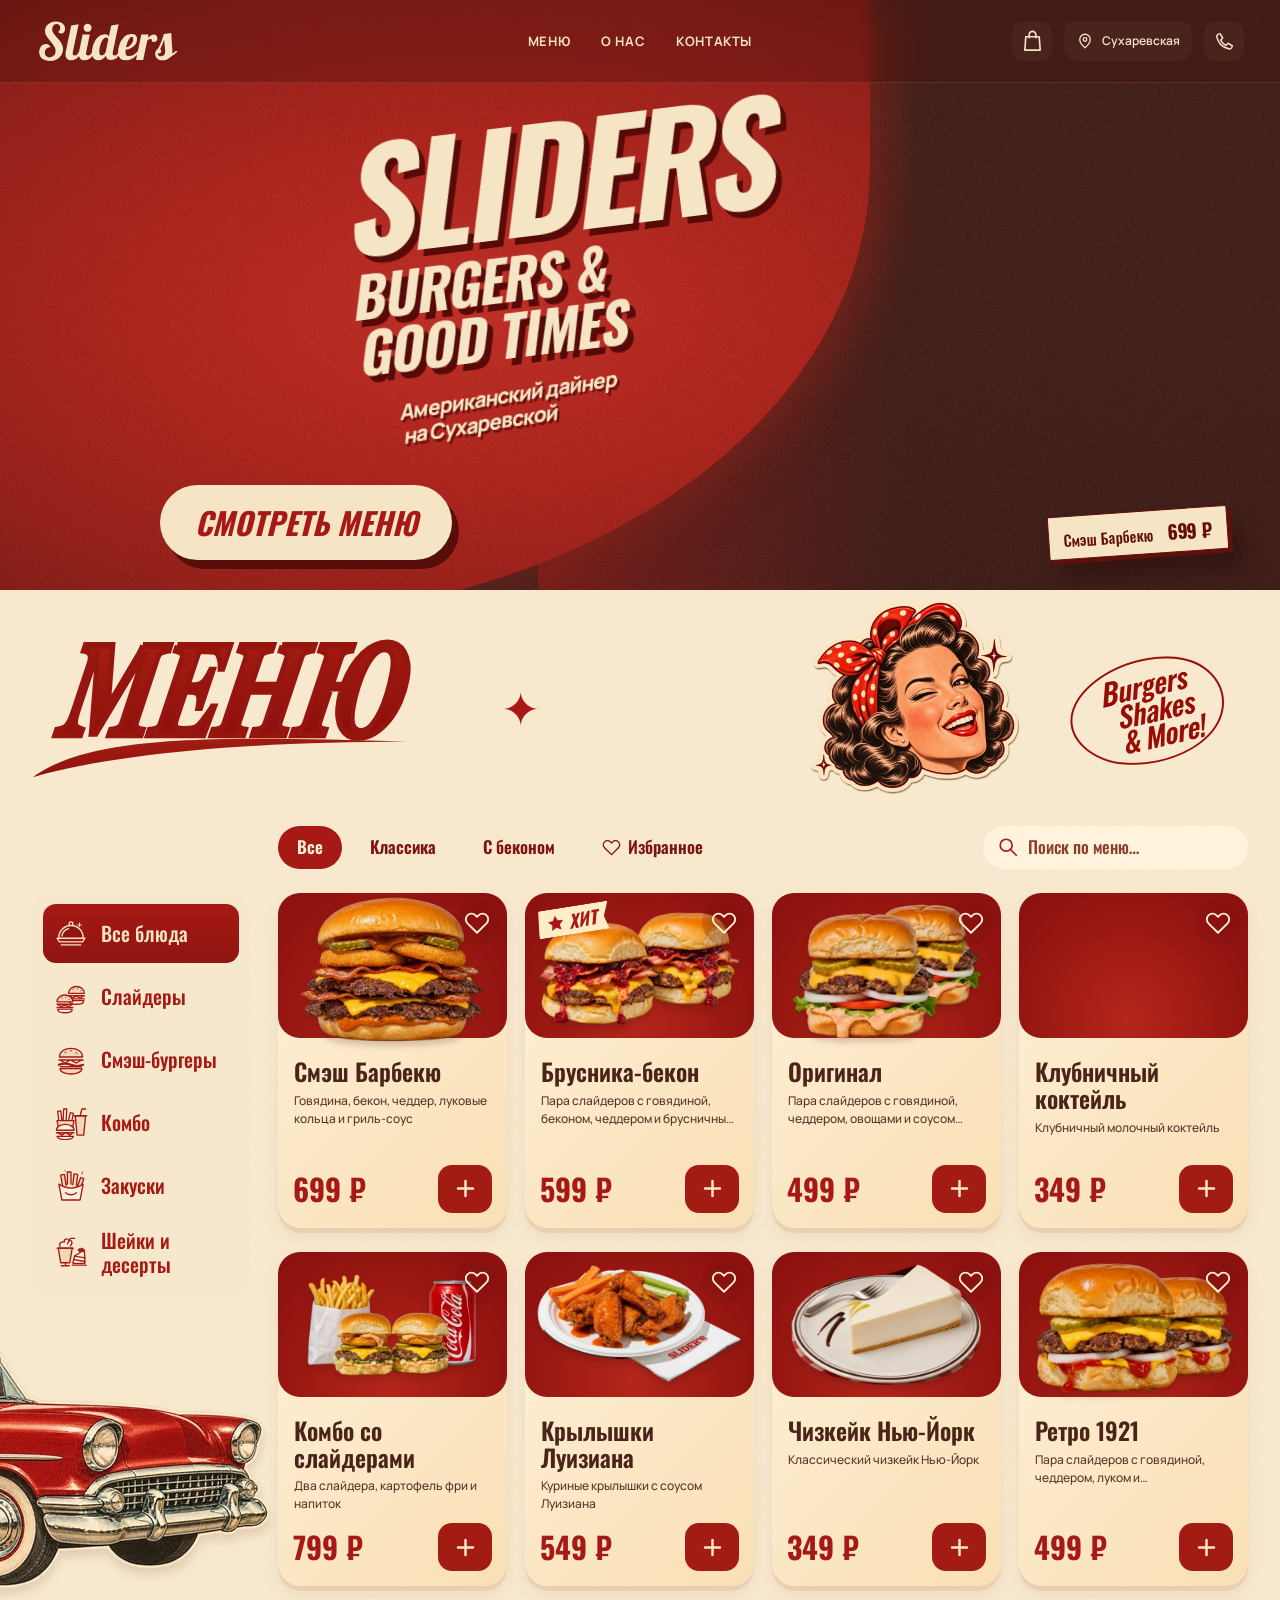
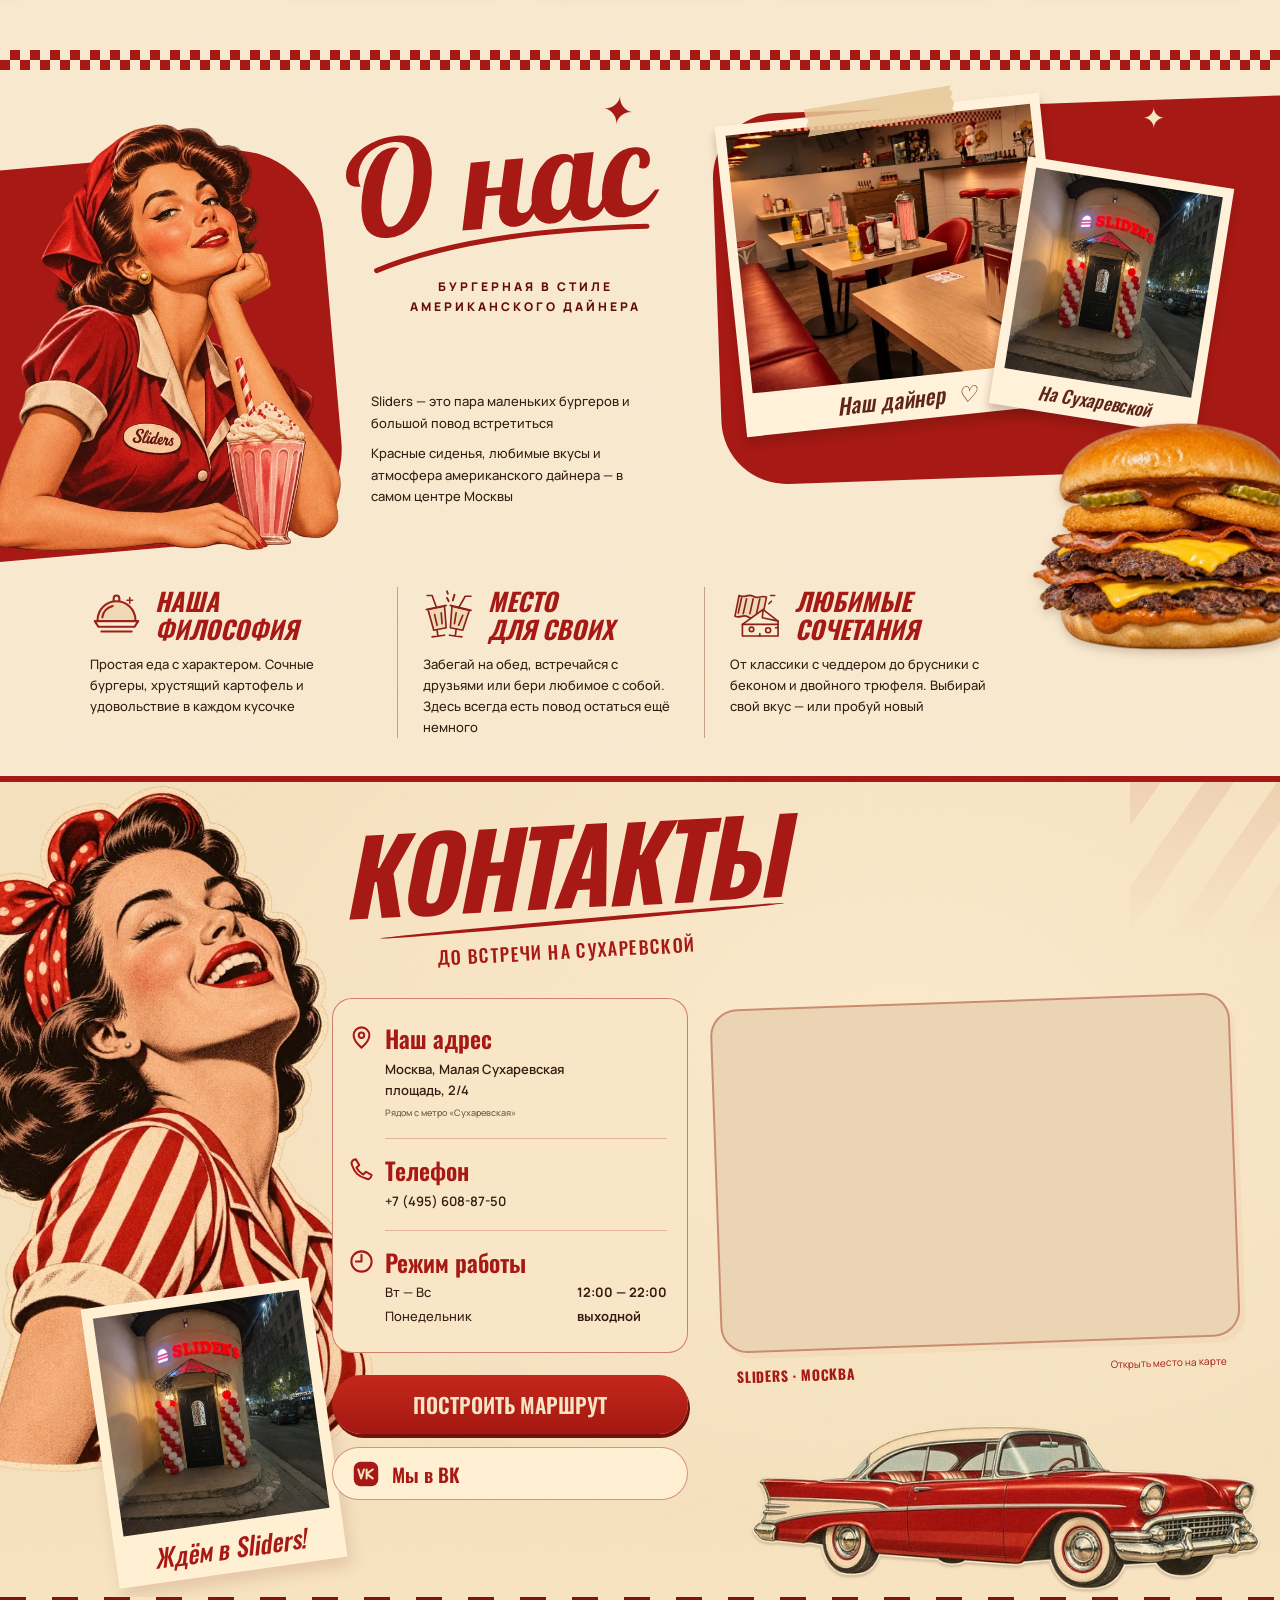
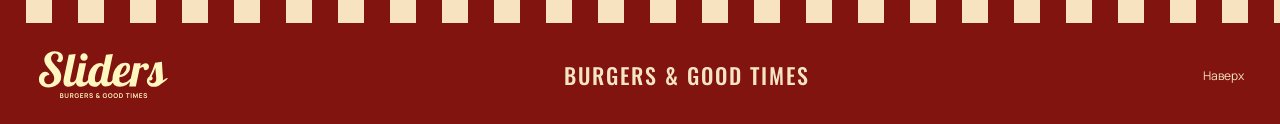
==== commit 9c68f02c: "Animate pencil checkmarks and reduce drawn checkbox frames" ====
--- a/index.html
+++ b/index.html
@@ -1,5 +1,5 @@
 <!doctype html>
-<html lang="ru"><head><meta charset="utf-8"><meta name="viewport" content="width=device-width,initial-scale=1,viewport-fit=cover"><meta name="theme-color" content="#a31813"><meta name="robots" content="noindex,nofollow"><title>Sliders — Burgers & Good Times</title><meta name="description" content="Слайдеры, большие смэш-бургеры и милкшейки в американском дайнере на Сухаревской. Москва, Малая Сухаревская площадь, 2/4."><meta property="og:title" content="Sliders — Burgers & Good Times"><meta property="og:image" content="https://fastnightshadow-bit.github.io/sliders-diner-demo/assets/smash-bbq-original.jpg"><link rel="icon" type="image/svg+xml" sizes="any" href="assets/favicon-burger.svg"><link rel="preload" as="font" href="assets/font-web-7.woff2" type="font/woff2" crossorigin><link rel="preload" as="font" href="assets/font-web-1.woff2" type="font/woff2" crossorigin><link rel="preconnect" href="https://yandex.ru"><link rel="stylesheet" href="assets/fonts.css"><link rel="stylesheet" href="poster.css"><link rel="stylesheet" href="contacts.css"><link rel="stylesheet" href="about-story.css"><link rel="stylesheet" href="menu-polish.css"><link rel="stylesheet" href="full-menu.css"><script src="dishes.js" defer></script><script src="image-loading.js?v=25" defer></script><script src="cart-recommendations.js?v=26" defer></script><script src="mobile-hero.js?v=30" defer></script><script src="mobile-experience.js?v=29" defer></script><script src="mobile-dialogs.js?v=30" defer></script><script src="cart-options.js?v=32" defer></script><script src="dish-options.js?v=33" defer></script><script src="app.js?v=32" defer></script><script src="map-loading.js?v=31" defer></script><link rel="stylesheet" href="performance.css"><link rel="stylesheet" href="mobile.css"><link rel="stylesheet" href="menu-experience.css?v=22"><link rel="stylesheet" href="cart.css?v=31"><link rel="stylesheet" href="mobile-reference.css?v=30"><link rel="stylesheet" href="dish-options.css?v=33"></head>
+<html lang="ru"><head><meta charset="utf-8"><meta name="viewport" content="width=device-width,initial-scale=1,viewport-fit=cover"><meta name="theme-color" content="#a31813"><meta name="robots" content="noindex,nofollow"><title>Sliders — Burgers & Good Times</title><meta name="description" content="Слайдеры, большие смэш-бургеры и милкшейки в американском дайнере на Сухаревской. Москва, Малая Сухаревская площадь, 2/4."><meta property="og:title" content="Sliders — Burgers & Good Times"><meta property="og:image" content="https://fastnightshadow-bit.github.io/sliders-diner-demo/assets/smash-bbq-original.jpg"><link rel="icon" type="image/svg+xml" sizes="any" href="assets/favicon-burger.svg"><link rel="preload" as="font" href="assets/font-web-7.woff2" type="font/woff2" crossorigin><link rel="preload" as="font" href="assets/font-web-1.woff2" type="font/woff2" crossorigin><link rel="preconnect" href="https://yandex.ru"><link rel="stylesheet" href="assets/fonts.css"><link rel="stylesheet" href="poster.css"><link rel="stylesheet" href="contacts.css"><link rel="stylesheet" href="about-story.css"><link rel="stylesheet" href="menu-polish.css"><link rel="stylesheet" href="full-menu.css"><script src="dishes.js" defer></script><script src="image-loading.js?v=25" defer></script><script src="cart-recommendations.js?v=26" defer></script><script src="mobile-hero.js?v=30" defer></script><script src="mobile-experience.js?v=29" defer></script><script src="mobile-dialogs.js?v=30" defer></script><script src="cart-options.js?v=32" defer></script><script src="dish-options.js?v=34" defer></script><script src="app.js?v=32" defer></script><script src="map-loading.js?v=31" defer></script><link rel="stylesheet" href="performance.css"><link rel="stylesheet" href="mobile.css"><link rel="stylesheet" href="menu-experience.css?v=22"><link rel="stylesheet" href="cart.css?v=31"><link rel="stylesheet" href="mobile-reference.css?v=30"><link rel="stylesheet" href="dish-options.css?v=34"></head>
 <body><a class="skip-link" href="#main">Перейти к содержимому</a>
 <header class="site-header"><div class="header-inner"><a class="brand" href="#" aria-label="Sliders — на главную"><span class="checker-mark" aria-hidden="true"></span><picture><source srcset="assets/sliders-wordmark.svg"><img decoding="async" src="assets/sliders-logo.svg" alt="Sliders" width="180" height="76"></picture></a><button class="nav-toggle" aria-label="Открыть навигацию" aria-expanded="false" aria-controls="main-nav"><span></span><span></span></button><nav id="main-nav" class="main-nav" aria-label="Основная навигация"><a href="#menu">Меню</a><a href="#about">О нас</a><a href="#visit">Контакты</a></nav><div class="header-contact"><button class="cart-toggle" type="button" aria-label="Открыть корзину"><img decoding="async" src="assets/icon-bag.svg" alt="" width="23" height="23"><span id="cart-count" hidden>0</span></button><a href="#visit" class="location-pill"><img decoding="async" src="assets/icon-pin.svg" alt="" width="18" height="18"><span>Сухаревская</span></a><a class="phone-circle" href="tel:+74956088750" aria-label="Позвонить в Sliders"><img decoding="async" src="assets/icon-phone.svg" alt="" width="21" height="21"></a></div></div></header>
 <main id="main"><section class="poster-hero" aria-labelledby="hero-title"><div class="hero-room"><picture><source media="(max-width:1000px)" srcset="assets/mobile-hero-v28-480.webp 480w, assets/mobile-hero-v28-800.webp 800w, assets/mobile-hero-v28-1000.webp 1000w" sizes="100vw"><img decoding="async" src="assets/diner-evening-1000.webp" srcset="assets/diner-evening-640.webp 640w, assets/diner-evening-1000.webp 1000w, assets/diner-evening.webp 1672w" sizes="(max-width: 800px) 100vw, 60vw" width="1672" height="940" alt="" fetchpriority="high"></picture></div><div class="hero-red"></div><div class="hero-grain" aria-hidden="true"></div><div class="hero-swoosh" aria-hidden="true"></div><div class="hero-copy"><h1 id="hero-title">SLIDERS</h1><p class="hero-motto">BURGERS & <br>GOOD TIMES</p><p class="hero-subtitle">Американский дайнер<br> на Сухаревской</p><span class="hero-small">МАЛЕНЬКИЕ БУРГЕРЫ · БОЛЬШОЙ ВКУС</span></div><div class="hero-scene"><div class="hero-woman parallax-layer" data-depth="0.018"><picture><source media="(max-width:1000px)" srcset="[data-uri]"><img decoding="async" src="assets/hostess-1000.webp" srcset="assets/hostess-640.webp 640w, assets/hostess-1000.webp 1000w, assets/hostess.webp 1024w" sizes="(min-width: 1452px) 450px, (min-width: 1001px) 31vw, (min-width: 536px) 245px, calc(49vw - 18px)" width="1024" height="1536" alt="" fetchpriority="high"></picture></div><div class="hero-food parallax-layer" data-depth="-0.012"><picture><source media="(max-width:1000px)" srcset="[data-uri]"><img decoding="async" class="food-cutout food-photo" src="assets/bbq-cutout-v5-1000.webp" srcset="assets/menu-food-v23-bbq-320.webp 320w, assets/menu-food-v23-bbq-480.webp 480w, assets/bbq-cutout-v5-640.webp 640w, assets/bbq-cutout-v5-1000.webp 1000w, assets/bbq-cutout-v5.webp 1435w" sizes="(min-width: 1582px) 680px, (min-width: 1001px) 43vw, (min-width: 650px) 460px, calc(75vw - 27px)" alt="Смэш Барбекю" width="1435" height="1096" fetchpriority="high"></picture><span class="hero-food-label">Смэш Барбекю <b>699 ₽</b></span></div></div><span class="hero-star star-one" aria-hidden="true">✦</span><span class="hero-star star-two" aria-hidden="true">✦</span><a href="#menu" class="hero-button">Смотреть меню </a><span class="hero-checks" aria-hidden="true"></span></section>
--- a/dish-options.css
+++ b/dish-options.css
@@ -3,8 +3,13 @@
 .ingredient-box li{display:block;min-width:0}.ingredient-box li:before{display:none}
 .ingredient-box label{position:relative;display:flex;align-items:center;gap:9px;min-height:38px;padding:5px 0;cursor:pointer;font:500 12px/1.4 var(--body);color:#442619}
 .ingredient-box input{appearance:none;-webkit-appearance:none;display:block;flex:0 0 20px;width:20px;height:20px;margin:0;padding:0;border:0;border-radius:2px;background:transparent url("data:image/svg+xml,%3Csvg xmlns='http://www.w3.org/2000/svg' viewBox='0 0 20 20'%3E%3Cpath d='M1.5 1.7Q10 .6 18.7 1.4L18.3 18.6Q10 19.1 1.1 18.2Z' fill='none' stroke='%23a71914' stroke-opacity='.7' stroke-width='1.1' stroke-linecap='round' stroke-linejoin='round'/%3E%3C/svg%3E") center/20px 20px no-repeat;cursor:pointer}
-.ingredient-checkmark{position:absolute;left:-3px;top:calc(50% - 21px);width:32px;height:32px;pointer-events:none;opacity:0;background:url("data:image/svg+xml,%3Csvg xmlns='http://www.w3.org/2000/svg' viewBox='0 0 32 32'%3E%3Cpath d='M3.5 18.5Q6.2 21.2 10.1 24.2Q17.1 14.9 28.5 5.2' fill='none' stroke='%239e2017' stroke-width='2.1' stroke-linecap='round' stroke-linejoin='round'/%3E%3Cpath d='M5.2 18.8L10.2 22.8 27.7 5.1' fill='none' stroke='%239e2017' stroke-opacity='.35' stroke-width='.7' stroke-linecap='round'/%3E%3C/svg%3E") center/contain no-repeat;transition:opacity .15s}
-.ingredient-box input:checked+.ingredient-checkmark{opacity:1}
+.ingredient-box input{background-size:16px 16px}
+.ingredient-checkmark{position:absolute;left:-1px;top:calc(50% - 18px);width:28px;height:28px;pointer-events:none}
+.ingredient-checkmark svg{display:block;width:100%;height:100%;overflow:visible}
+.ingredient-checkmark path{fill:none;stroke:#9e2017;stroke-width:2.1;stroke-linecap:round;stroke-linejoin:round;stroke-dasharray:100;stroke-dashoffset:100;opacity:0;transition:stroke-dashoffset .12s ease-out,opacity .12s ease-out}
+.ingredient-checkmark path+path{stroke-width:.7;stroke-opacity:.35}
+.ingredient-box input:checked+.ingredient-checkmark path{stroke-dashoffset:0;opacity:1;transition:stroke-dashoffset .42s cubic-bezier(.25,.1,.3,1),opacity .05s}
+.ingredient-box input:checked+.ingredient-checkmark path+path{transition-delay:.035s}
 .ingredient-box input:focus-visible{outline:2px solid #a71914;outline-offset:3px}
 .ingredient-box input:not(:checked)~.ingredient-name{color:#92644c;text-decoration:line-through;text-decoration-thickness:1px}
 .ingredient-summary{font:500 11px/1.5 var(--body);color:#85543c;margin:9px 0 0}
@@ -18,4 +23,4 @@
   .cart-dialog .cart-item-info>.cart-item-options{display:block;-webkit-line-clamp:unset;overflow:visible;padding-right:0;font-size:10px;line-height:1.5}
 }
 @media(max-width:359px){.ingredient-box #dialog-ingredients{grid-template-columns:minmax(0,1fr)}}
-@media(prefers-reduced-motion:reduce){.ingredient-checkmark{transition:none}}
+@media(prefers-reduced-motion:reduce){.ingredient-box .ingredient-checkmark path{transition:none}}
